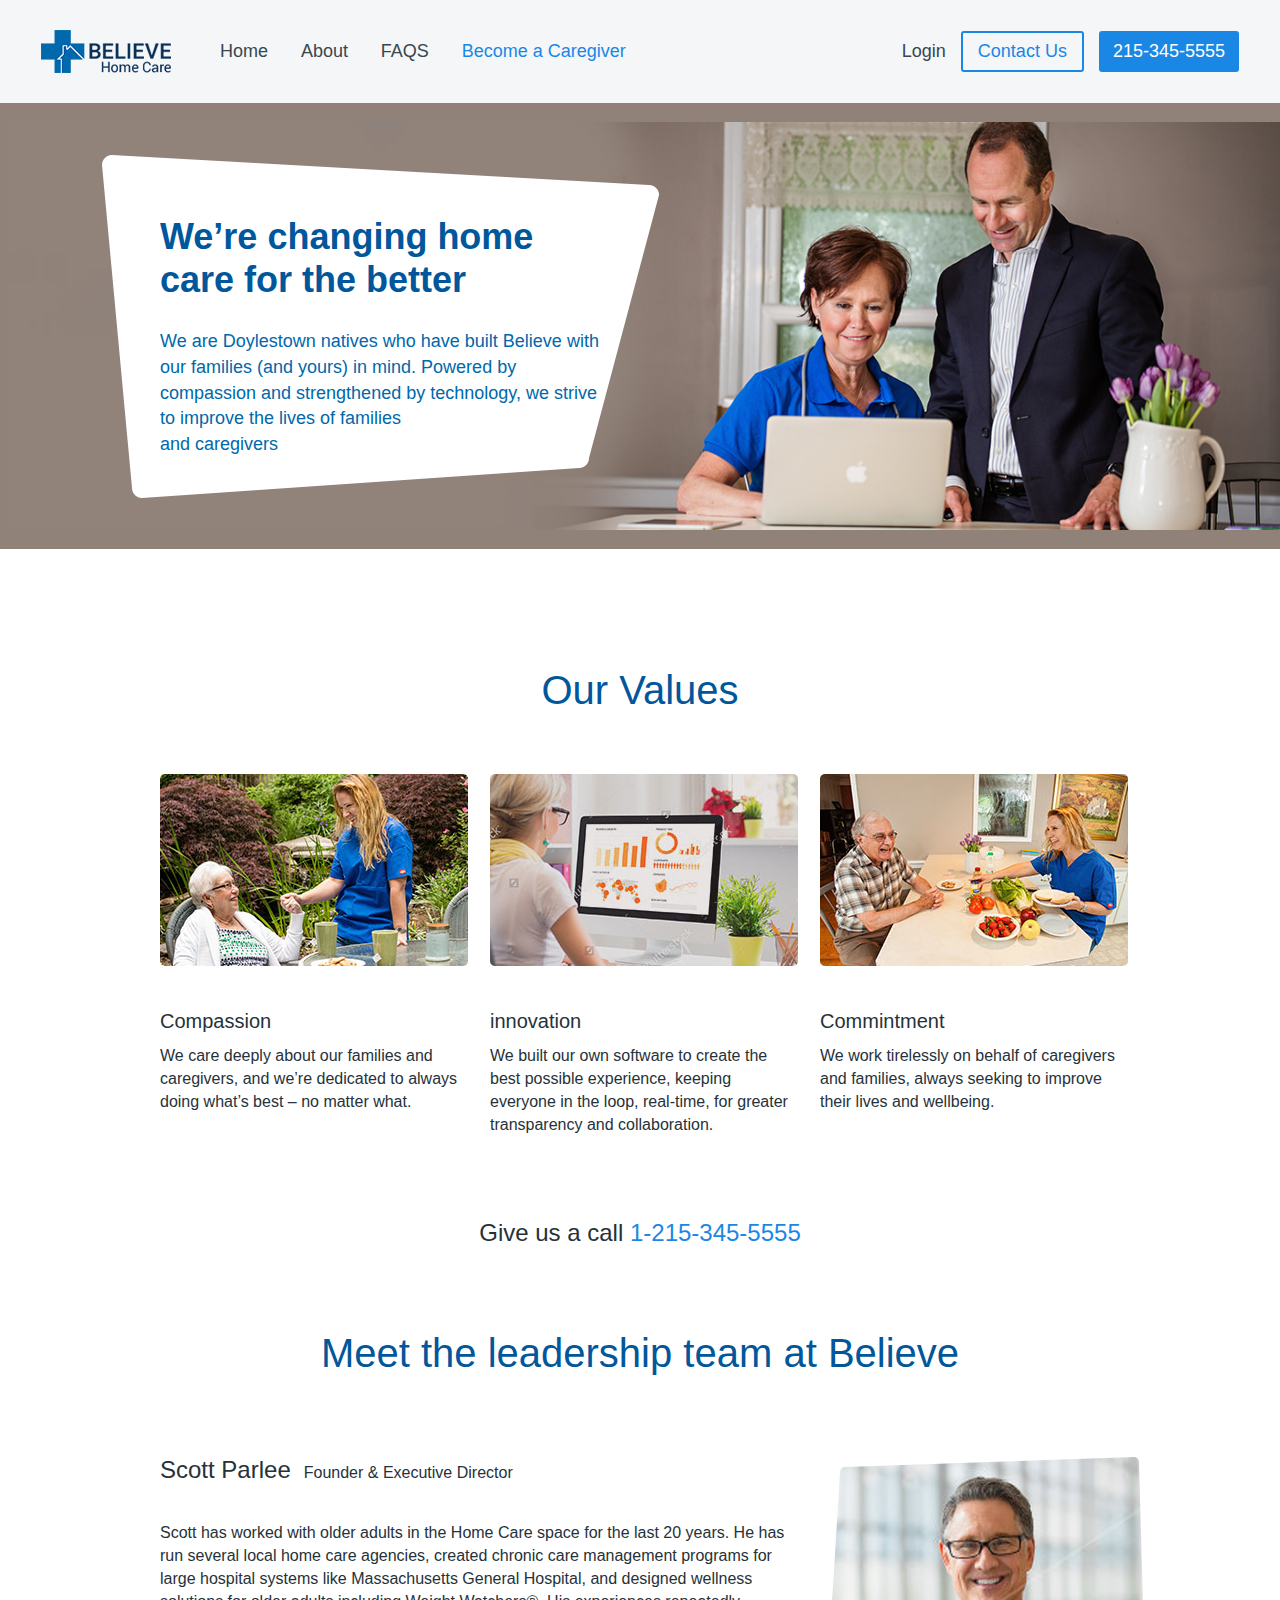
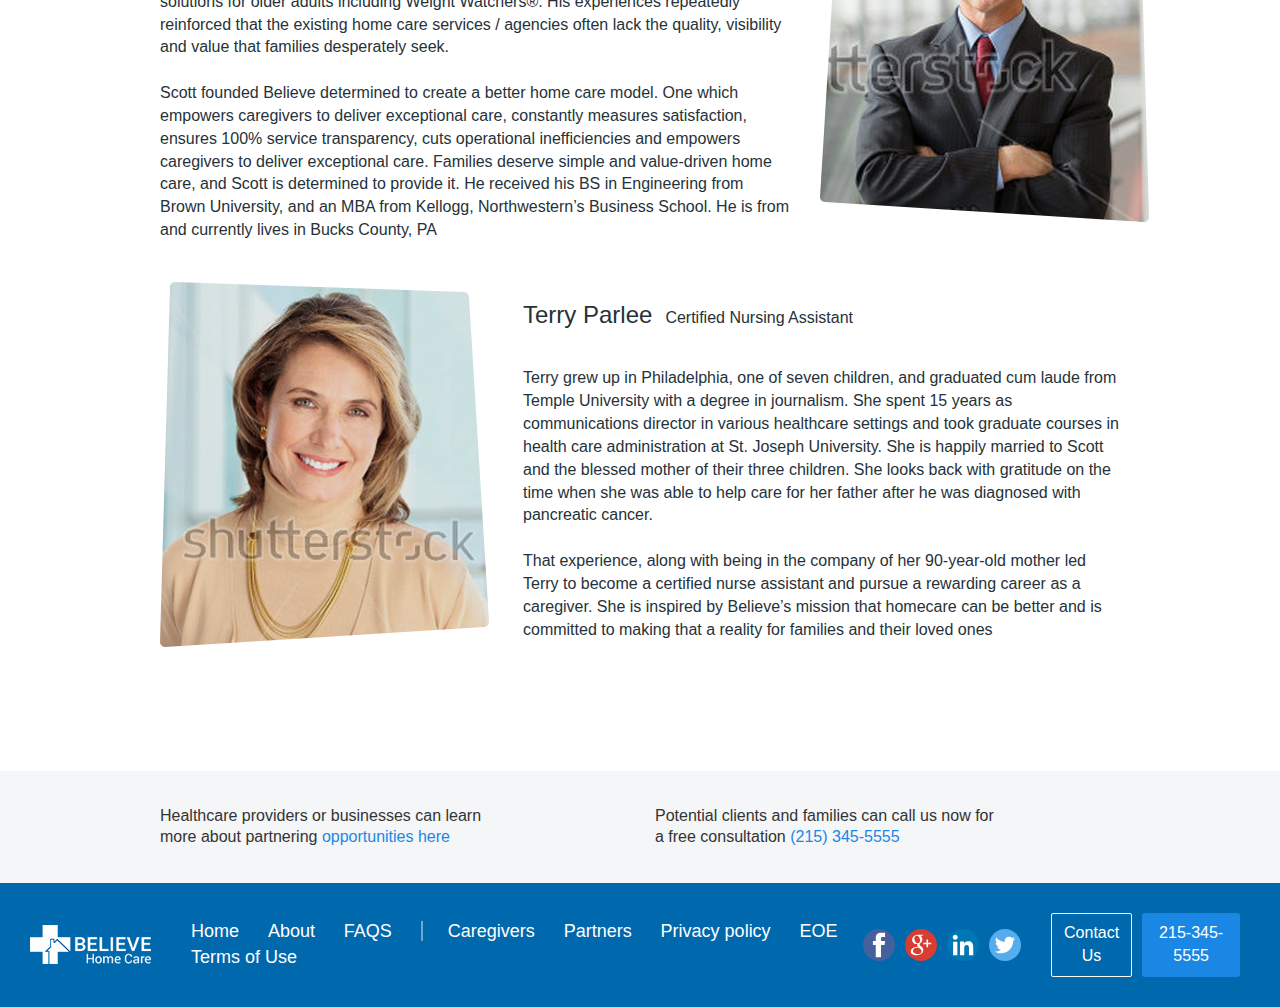
==== about-us.html @ 64aac704 "About us and FAQ pages added" ====
<!DOCTYPE html>
<head>
	<meta charset="utf-8" />
	<title>About us</title>
	<meta name="description" content="" />
	<meta name="keywords" content="" />
	
			<!--   STYLESHEATS -->
	<link rel="stylesheet" href="css/bootstrap.min.css"/>
	<link rel="stylesheet" href="css/style.css"/>
	
		
			<!--   FONTS -->
			
	<link href='https://fonts.googleapis.com/css?family=Open+Sans:400,600' rel=“stylesheet”/>
	<link href="https://fonts.googleapis.com/icon?family=Material+Icons" rel="stylesheet">
	



</head>

<body>
    <div class="blue-bg">
	<div class="header">
		<div class="logo">
			<img src="images/logo.png" alt="believe-logo" title="logo">
		</div>
		<div class="nav">
			<ul class="main-nav">
				<li><a href="#">Home</a></li>
				<li><a href="#">About</a></li>
				<li><a href="#">FAQS</a></li>
				<li><a href="#"><a class="caregiver" href="#">Become a Caregiver</a></a></li>
			</ul>
			
		</div>
		<div class="login">
			<a href="#">Login</a>
			<a class="btn-outline" href="#">Contact Us</a>
			<a class="btn-filled" href="#">215-345-5555</a>
			
		</div>
	</div>
	</div>
	<div class="about-banner">
	<div class="container">
		<div class="about-banner-text">
			<h1>We’re changing home care for the better</h1>
			<p>We are Doylestown natives who have built Believe with our families (and yours) in mind. Powered by compassion and strengthened by technology, we strive to improve the lives of families</br> and caregivers</p>
		</div>
		</div>
	</div>
	<div class="about-main-content">
		<div class="container">
			<div class="row values">
				<h2>Our Values</h2>
			<div class="col-lg-4">
				<img src="images/compassion.jpg"/>
				<h4>Compassion</h4>
				<p>We care deeply about our families and caregivers, and we’re dedicated to always doing what’s best – no matter what.</p>
			</div>
			<div class="col-lg-4">
				<img src="images/innovation.jpg"/>
				<h4>innovation</h4>
				<p>We built our own software to create the best possible experience, keeping everyone in the loop, real-time, for greater transparency and collaboration.</p>
			</div>
			<div class="col-lg-4">
				<img src="images/commitment.jpg"/>
				<h4>Commintment</h4>
				<p>We work tirelessly on behalf of caregivers and families, always seeking to improve their lives and wellbeing.</p>
			</div>
			<div class="col-lg-12">
				<h3>Give us a call <a class="blue" href="tel:+1-215-345-5555">1-215-345-5555</a></h3>
			</div>
			</div>
		</div>
			<div class="container leadership">
			<div class="row">
				<h2>Meet the leadership team at Believe</h2>
				<div class="col-lg-8">
					<h3>Scott Parlee</h3><span>Founder & Executive Director</span>
					<p>Scott has worked with older adults in the Home Care space for the last 20 years. He has run several local home care agencies, created chronic care management programs for large hospital systems like Massachusetts General Hospital, and designed wellness solutions for older adults including Weight Watchers®. His experiences repeatedly reinforced that the existing home care services / agencies often lack the quality, visibility and value that families desperately seek.</br></br>
					
					Scott founded Believe determined to create a better home care model. One which empowers caregivers to deliver exceptional care, constantly measures satisfaction, ensures 100% service transparency, cuts operational inefficiencies and empowers caregivers to deliver exceptional care. Families deserve simple and value-driven home care, and Scott is determined to provide it. He received his BS in Engineering from Brown University, and an MBA from Kellogg, Northwestern’s Business School. He is from and currently lives in Bucks County, PA</p>
				</div>
				<div class="col-lg-4">
					<img id="scott" src="images/scott-parlee.png"/>
				</div>
				</div>
				<div class="row">
				<div class="col-lg-4"><img src="images/terry-parlee.png"/></div>
				<div class="col-lg-8">
					<div id="terry">
					<h3>Terry Parlee</h3><span>Certified Nursing Assistant</span>
					
					<p>Terry grew up in Philadelphia, one of seven children, and graduated cum laude from Temple University with a degree in journalism. She spent 15 years as communications director in various healthcare settings and took graduate courses in health care administration at St. Joseph University. She is happily married to Scott and the blessed mother of their three children. She looks back with gratitude on the time when she was able to help care for her father after he was diagnosed with pancreatic cancer.</br></br>
					That experience, along with being in the company of her 90-year-old mother led Terry to become a certified nurse assistant and pursue a rewarding career as a caregiver. She is inspired by Believe’s mission that homecare can be better and is committed to making that a reality for families and their loved ones
					</p>
					</div>
				</div>
				</div>
			</div>
			<div class="above-footer">
				<div class="container">
					<div class="row">
						<div class="col-lg-6">
							<p>Healthcare providers or businesses can learn more about partnering <a href="#" class="blue">opportunities here</a></p>
						</div>
						<div class="col-lg-6">
							<p>Potential clients and families can call us now for a free consultation  <a href="tel:+1-215-345-5555" class="blue">(215) 345-5555</a></p>
						</div>
					</div>
				</div>
			</div>
		</div>
		<div class="footer">
		<div class="footer-logo">
			<img src="images/footer-logo.png">
		</div>
		<div class="nav">
			<ul class="footer-nav">
				<li><a href="#">Home</a></li>
				<li><a href="#">About</a></li>
				<li><a href="#">FAQS</a></li>
				<li><a class="footer-caregiver" href="#">Caregivers</a></li>
				<li><a href="#">Partners</a></li>
				<li><a href="#">Privacy policy</a></li>
				<li><a href="#">EOE</a></li>
				<li><a href="#">Terms of Use</a></li>
			</ul>
		</div>
		<div class="social">
			<a href="#"><img src="images/facebook.svg"></a>
			<a href="#"><img src="images/google.svg"></a>
			<a href="#"><img src="images/linkedin.svg"></a>
			<a href="#"><img src="images/twitter.svg"></a>
		</div>
		<div class="footer-contact">
			<a class="btn-outline" href="#">Contact Us</a>
			<a class="btn-filled" href="#">215-345-5555</a>
		</div>
	</div>
---- css/style.css ----
body{
	width: 100%;
	margin: 0;
}
a{
	text-decoration: none !IMPORTANT;
}
p, a {
  font-size: 18px;
  font-family: "Open Sans", sans-serif;
}
h1,h2, h3, h4, h5, h6 {
	font-family: "Open Sans", sans-serif;
}
.container{
	padding: 0;
}
/* HEADER */
.blue-bg{
    width: 100%;
    background-color: #f4f6f8;
}
.header{
	display: flex;
	padding: 30px 0;
	margin: 0 41px;
	align-items: center;
}
.logo{
	margin-right: 40px;
}
.main-nav{
	float: left;
	list-style: none;
	padding-left: 9px;
    margin-bottom: -1px;
}
.main-nav li{
	margin-right: 29px;
	font-family: "Open Sans", sans-serif;
	font-size: 18px;
	display: inline-block;
}
.main-nav li a{
	color: #37474F;
}
.main-nav li a:hover{
	color: #01579b;
}
.main-nav li:last-child a{
	color: #1b87e5;
}
.main-nav li:last-child a:hover{
	color: #1976D2;
}
.login{
	display: flex;
	flex-grow: 1;
	justify-content: flex-end;
	align-items: center;
}
.login a:first-child{
	color: #37474F;	
}
.login a:first-child:hover{
	color: #37474F;	
}
.login a{
	margin-right: 15px;	
}
.login a:last-child{
	margin-right: 0px;	
}
.btn-outline{
	text-align: center;
	padding: 5.5px 15px;
	color: #1b87e5;	
	border: 2px solid #1b87e5;
	border-radius: 3px;
}
.btn-outline:hover{
    transition: 0.3s;
    color: #1b87e5;
	background: #E3F2FD;
}
.btn-outline:not(:hover){
    transition: 0.3s;
    text-align: center;
	padding: 5.5px 15px;
	color: #1b87e5;	
	border: 2px solid #1b87e5;
	border-radius: 3px;
}
.btn-filled{
	text-align: center;
	padding: 7.5px 14px;
	background: #1b87e5;
	color: #fff;
	border-radius: 3px;
}
.btn-filled:hover{
    background: #1976D2;
    color: #fff;
}
.btn-filled .material-icons{
	vertical-align: middle;
    font-size: 18px;
    margin-bottom: 4px;
}
.banner{
	background: #fff url(../images/banner.jpg) center center no-repeat;
	width: 100%;
	background-size: cover;
	height: 100%;
	min-height: 655px;
	padding-top: 62px;
}
.welcome-text{
	margin-left: 104px;
	background: url(../images/banner-text-bg.png) center center no-repeat;
	width: 554px;
	height: 503px
}

.welcome-text h1{
	max-width: 480px;
	color: #01579b;
	font-size: 36px;
	margin-top: 0;
	font-weight: 600;
	padding: 60px 0 0 76px;
	line-height: 1.2;
	margin-bottom: 28px;
}
.welcome-text p{
	max-width: 477px;
	font-size: 17px;
	padding-left: 76px;
	font-weight: 600;
}
.welcome-text a{
	margin-left: 76px;
}
.small p{
	font-size: 16px;	
}
.welcome-text .small p{
	padding-bottom: 20px;
	margin-bottom: 0;
}
.blue{
	color: #1b87e5;
}
.welcome-text .small{
	padding-top: 45px;
}
.main-content h2{
	font-size: 36px;
	font-family: "Open Sans", sans-serif;
	color: #01579b;
	line-height: 1.667;
	font-weight: 400;
}
.semibold{
	font-weight: 600;
}
.top-text .semibold{
	max-width: 750px;
	margin-bottom: 47px;
}

/*carousel*/
.carousel{
	margin-bottom: 60px;
}
.active .col-xs-4 img{
	margin-bottom: 25px;
}
/*.active .col-xs-4:nth-child(2) img{
	margin-left: auto;
	margin-right: auto;
}
.active .col-xs-4:last-child img{
	margin-left: auto;
	margin-right: 0;
}
.active .col-xs-4:first-child{
	padding-left: 0;
}
/*.slide{
	display: flex;
	flex-wrap: wrap;
	justify-content: space-around;
}*/
.slide img{
	min-width:290px;
	
}
.slide p{
	min-width:305px;
	
}
/*.slide .first{
	justify-content: flex-start;	
}
.slide .second{
	
	justify-content: center;	
}
/*.slide .trird{
	justify-content: flex-end;	
}*/
.no-pad{
	padding-left: 0;
	padding-right: 0;
}
.multi-item-carousel .carousel-inner .item {
  transition-property: opacity;
}
.multi-item-carousel .carousel-inner .item,
.multi-item-carousel .carousel-inner .active.left,
.multi-item-carousel .carousel-inner .active.right {
  opacity: 0;
}
.multi-item-carousel .carousel-inner .active,
.multi-item-carousel .carousel-inner .next.left,
.multi-item-carousel .carousel-inner .prev.right {
  opacity: 1;
}
.multi-item-carousel .carousel-inner .next,
.multi-item-carousel .carousel-inner .prev,
.multi-item-carousel .carousel-inner .active.left,
.multi-item-carousel .carousel-inner .active.right {
  left: 0;
  transform: translate3d(0, 0, 0);
}
.multi-item-carousel .carouse-control.left,
.multi-item-carousel .carouse-control.right {
  background-image: none !important;
}
.carousel-control {
    position: absolute;
    top: 0;
    bottom: 0;
    left: 0;
    width: 15%;
    font-size: 20px;
    color: #fff;
    text-align: center;
    text-shadow: 0 0px 0px rgba(0,0,0,.6);
    background-color:transparent;
    filter: alpha(opacity=50);
    opacity: .5;
}
.right .material-icons {
	position: absolute;
    top: 25%;
    right: -35px;
    color: #8fa4ae;
    font-size: 48px;
}
.left .material-icons {
	position: absolute;
    top: 25%;
    left: -35px;
    color: #8fa4ae;
    font-size: 48px;
}
.carousel-inner .small p{
	margin-bottom: 9px;
}
.icons-set{
	margin-bottom: 118px;
}
.icons-set .container{
	padding-top: 64px;
    border-top: 1px solid #e1e6eb;
}
.clipboard:before{
	position: absolute;
	content: '';
	left: 35px;
	background: url(../images/clipboard.svg) center center no-repeat;
	background-size: contain;
	width: 40px;
	height: 56px;	
}
.clock:before{
	position: absolute;
	content: '';
	left: 28px;
	background: url(../images/Clock%2024.svg) center center no-repeat;
	background-size: contain;
	width: 54px;
	height: 54px;	
}
.medal:before{
	position: absolute;
	content: '';
	left: 35px;
	background: url(../images/Medal.svg) center center no-repeat;
	background-size: contain;
	width: 51px;
	height: 53px;	
}
.shield:before{
	position: absolute;
	content: '';
	left: 35px;
	background: url(../images/Shield.svg) center center no-repeat;
	background-size: contain;
	width: 46px;
	height: 58px;	
}
.with-icon{
	padding-left: 100px;
    max-width: 440px;
}
.with-icon.wide{
	max-width: 474px;
	
}
.with-icon.clipboard{
	margin-bottom: 60px;
}
.with-icon.medal{
	margin-bottom: 84px;
}
.fullwide{
	width: 100%;
	height: 774px;
	float: left;
	background: url(../images/smartest-technology-banner.jpg) left center no-repeat;
	background-size: cover;
	margin-bottom: 95px;
}
/*.smt-text{
	width: 45%;
	float: right;
}*/
.smt-text .semibold{
	max-width: 400px;
	margin-bottom: 52px;
}
.with-arrows{
	padding-left: 36px;
    max-width: 514px;
	margin-bottom: 32px
}
.with-arrows:before{
	position: absolute;
	content: '';
	background: url(../images/arrows.svg) center center no-repeat;
	background-size: contain;
	width: 17px;
	height: 15px;
	margin-left: -36px;
    margin-top: 5px;
}
.with-arrows.last{
	margin-bottom: 52px;
}
.smt-text .small{
	margin-left: 36px;
}
.smt-text .small p{
	margin-bottom: 20px;
}

.custom-care{
	margin-bottom: 85px;
}
.custom-care h2{
	margin-bottom: 55px;
}
.custom-care .col-lg-12{
	margin-bottom: 55px;
}
.pills:before{
	position: absolute;
	content: '';
	left: 30px;
	background: url(../images/Meds.svg) center center no-repeat;
	background-size: contain;
	width: 45px;
	height: 58px;
}
.meal:before{
	position: absolute;
	content: '';
	left: 25px;
	background: url(../images/meal.svg) center center no-repeat;
	background-size: contain;
	width: 58px;
	height: 43px;
}
.cleaning:before{
	position: absolute;
	content: '';
	left: 28px;
	background: url(../images/Clean.svg) center center no-repeat;
	background-size: contain;
	width: 55px;
	height: 57px;
}
.companionship:before{
	position: absolute;
	content: '';
	left: 35px;
	background: url(../images/grows.svg) center center no-repeat;
	background-size: contain;
	width: 53px;
	height: 61px;
}
.active:before{
	position: absolute;
	content: '';
	left: 35px;
	background: url(../images/active.svg) center center no-repeat;
	background-size: contain;
	width: 34px; 
	height: 57px;
}
.transportation:before{
	position: absolute;
	content: '';
	left: 22px;
	background: url(../images/car.svg) center center no-repeat;
	background-size: contain;
	width: 58px;
	height: 40px;
}
.personal-care:before{
	position: absolute;
	content: '';
	left: 20px;
	background: url(../images/bath.svg) center center no-repeat;
	background-size: contain;
	width: 60px;
	height: 48px;
}

.contact-form{
	padding: 91px 0 265px 0;
	background: #f0f1f1 url(../images/contact-section-bg.jpg) left center no-repeat;
	background-size: cover;
}
.contact-form h2{
	font-size: 36px;
	font-weight: 400;
	color: #263239;
}
form{
	background: #fff;
	padding: 30px;
	width: 470px;
	/*height: 607px;*/
	font-family:  "Open Sans", sans-serif;
	font-size: 18px;
}
form input::placeholder{
	color: #898c8f;
	font-size: 18px;
	font-weight: 400;
}
form textarea::placeholder{
	color: #898c8f;
	font-size: 18px;
	font-weight: 400;
}
.form-row.name{
	margin-bottom: 29px;
}
#choose{
	margin-bottom: 21px;
}
.form-row.form-checkbox{
	margin-bottom: 20px;
}
.form-row.zip{
	margin-bottom: 15px;
}
.form-row.questions{
	margin-bottom: 15px
}
.form-row input[type="text"], textarea {
	width: 100%;
	border-radius: 2px;
	border: 1px solid #d5d9de;
	background: #f9fafb;
	padding: 17px 0 14px 16px;
	height: 47px;
	color: #898c8f;
	font-size: 18px;
	font-weight: 400;
}
textarea {
	height: 94px;
}
.form-control{
	height: 47px;
	color: #898c8f;
	font-size: 18px;
	font-weight: 400;
	margin-bottom: 25px;
	border-radius: 3px;
	-webkit-appearance: none;
}
.form-control:focus{
	border: 1px solid #d5d9de;
	-webkit-box-shadow: inset 0 0px 0px rgba(0,0,0,.075), 0 0 0px rgba(102,175,233,.6);
    box-shadow: inset 0 0px 0px rgba(0,0,0,.075), 0 0 0px rgba(102,175,233)
}
.form-row.hear:before{
	position: absolute;
	content: '';
	background: url(../images/ic_keyboard_arrow_down_black_24px.svg) center center no-repeat;
	left: 416px;
    margin-top: 12px;
	width: 40px;
    height: 30px;
}
form label{
	font-weight: 400;
	color: #676c77;
}
/*radio buttons*/
.radio {
  margin: 39px 0 25px 0;
}
.radio label{
	padding-left: 0px;
	padding-right: 32px;
	font-weight: 400;
}
.radio label:first-child{
	padding-right: 32px;
}
.radio input[type="radio"] {
  position: absolute;
  opacity: 0;
}
.radio input[type="radio"] + .radio-label:before {
  content: '';
  background: #f4f4f4;
  border-radius: 100%;
  border: 2px solid #1b87e5;
  display: inline-block;
  width: 18px;
  height: 18px;
  position: relative;
  top: 1px;
  margin-right: 1em;
  vertical-align: top;
  cursor: pointer;
  text-align: center;
  -webkit-transition: all 250ms ease;
  transition: all 250ms ease;
}
.radio input[type="radio"]:checked + .radio-label:before {
  background-color: #1b87e5;
  box-shadow: inset 0 0 0 3px #f4f4f4;
}
.radio input[type="radio"]:focus + .radio-label:before {
  outline: none;
  border-color: #1b87e5;
}
.radio input[type="radio"]:disabled + .radio-label:before {
  box-shadow: inset 0 0 0 3px #f4f4f4;
  border-color: #b4b4b4;
  background: #b4b4b4;
}
.radio input[type="radio"] + .radio-label:empty:before {
  margin-right: 0;
}
/*Radio buttons end*/

/*Checkboxes*/
input[type="checkbox"]{
	margin-right: 18px;
}
input, select, textarea:focus {
	outline: none;
}
#form-mail{
	margin-right: 34px;
}
.option-input {
	-webkit-appearance: none;
	-moz-appearance: none;
	-ms-appearance: none;
	-o-appearance: none;
	appearance: none;
	position: relative;
	top: 2px;
	right: 0;
	bottom: 0;
	left: 0;
	height: 18px;
	width: 18px;
	transition: all 0.15s ease-out 0s;
	background: #fff;
	border: 2px solid #1b87e5;
	border-radius: 3px;
	color: #fff;
	cursor: pointer;
	display: inline-block;
	margin-right: 0.5rem;
	outline: none;
	position: relative;
	z-index: 1000;
}
.option-input:hover {
  background: #fff;
}
.option-input:focus {
	outline: none;
}
.option-input:checked {
  background: #1b87e5;
}
.option-input:checked::before {
  height: 18px;
  width: 18px;
  position: absolute;
  content: '';
	background: url(../images/Check.svg) center center no-repeat;
  display: inline-block;
  font-size: 18px;
	left: -2px;
	top: -1px;
  line-height: 18px;
}
.option-input:checked::after {
  -webkit-animation: click-wave 0.65s;
  -moz-animation: click-wave 0.65s;
  animation: click-wave 0.65s;
  background: #40e0d0;
  content: '';
  display: block;
  position: relative;
  z-index: 100;
}
.option-input.radio {
  border-radius: 50%;
}
.option-input.radio::after {
  border-radius: 50%;
}
/*Checkboxes end*/

input[type="submit"]{
	width: 100%;
	padding: 16px 0;
	border-radius: 3px;
	border: 0;
	font-size: 18px;
	color: #fff;
	background-color:#1b87e5;
	text-align: center;
  
}

/**** ABOUT US PAGE ****/
.about-banner{
	background: #918279 url(../images/about-banner.jpg) right center no-repeat;
	width: 100%;
	background-size: contain;
	height: 100%;
	height: 446px;
	padding-top: 52px;
	margin-bottom: 99px;
}
.about-banner-text{
	margin-left: -58px;
	background: url(../images/about-banner-text-bg.png) center center no-repeat;
	width: 557px;
	height: 343px
}
.about-banner-text h1{
	max-width: 480px;
    color: #01579b;
    font-size: 36px;
    margin-top: 0;
    font-weight: 600;
    padding: 60px 0 0 58px;
    line-height: 1.2;
    margin-bottom: 28px;
}
.about-banner-text p{
	color: #0068ac;
    max-width: 500px;
    padding-left: 58px;
}
.about-main-content h2{
	text-align: center;
	font-size: 40px;
	font-weight: 400;
	color: #01579b;
	margin-bottom: 62px
}
.values img{
	margin-bottom: 34px;
}
.values h4{
	font-size: 20px;
	font-weight: 400;
	color: #263239;
	margin-bottom: 13px;
}
.values p{
	font-size: 16px;
	font-weight: 400;
	color: #263239;
	margin-bottom: 64px;
}
.values h3{
	font-size: 24px;
	font-weight: 400;
	color: #263239;
	text-align: center;
	margin-bottom: 64px;		
}
.values a{
	font-size: 24px;
}
.row .values{
	border-bottom: 1px solid #e1e6eb;
}
.leadership{
	margin-bottom: 90px;
}
.leadership h3{
	font-size: 24px;
	font-weight: 400;
	color: #263239;
	display: inline-block;
	margin-bottom: 39px;
	margin-right: 13px;
}
.leadership p{
	font-size: 16px;
	font-weight: 400;
	color: #263239;
	margin-bottom: 40px;
}
.leadership span{
	font-size: 16px;
	font-weight: 400;
	color: #263239;
	
}
img#scott{
	margin-top: 20px;
}
#terry{
	padding-left: 33px;
}
.above-footer{
	background-color: #f4f6f8;
	padding: 35px 0;
}
.above-footer p{
	font-size: 16px;
	max-width: 350px;
	margin-bottom: 0;
	line-height: 1.3;
}
.above-footer a{
	font-size: 16px;
}
/**** ABOUT US END****/

/**** FAQ ****/
.faq-banner{
	background: #f4f6f8 url(../images/faq-banner.jpg) center top no-repeat;
	background-size: contain;
	width: 100%;
	min-height: 704px;
	padding-top: 177px;
}
.faq-banner h1{
	font-size: 60px;
	font-weight: 400;
	color: #fff;
	margin-bottom: 56px;
}
.Background {
  
  box-shadow: 0px 3px 24px 0px rgba(1, 55, 91, 0.15);

}

/* Acordeon styles */
.faq{
	box-shadow: 0px 3px 24px 0px rgba(1, 55, 91, 0.15);
	margin-bottom: 102px;
	padding: 69px 0;
	background-color: #fff;
	border-radius: 5px;
}
.tab {
  position: relative;
  width: 100%;
	
  color: #000000;
  overflow: hidden;
	
}

 #tab-one, #tab-two, #tab-three, #tab-four, #tab-five, #tab-six,#tab-seven,#tab-eight,#tab-nine,#tab-ten,#tab-eleven,#tab-twelve,#tab-thirteen,#tab-fourteen,#tab-fifteen,#tab-sixteen,#tab-seventeen{
  position: absolute;
  opacity: 0;
  z-index: -1;
}
.faq label {
	position: relative;
	display: block;
	padding: 10px 0 10px 56px;
	background: #fff;
	font-weight: bold;
	line-height: 3;
	cursor: pointer;
	font-size: 26px;
	color: rgb(0, 0, 0);
	font-family:  "Open Sans", sans-serif;
	font-size: 24px;
	font-weight: 400;
	color: #1b87e5;
	line-height: 1.2;
	margin-bottom: 0px;
}
.faq label p{
	font-size: 26px;
	padding-right: 25px;
	color: rgb(0, 0, 0);
	line-height: 1.2;
	margin-bottom: 0px;
}
.tab-content {
  max-height: 0;
  overflow: hidden;
  background: #FFF;
	padding: 0 32px;
  -webkit-transition: max-height .35s;
  -o-transition: max-height .35s;
  transition: max-height .35s;
}

.tab-content p {
  margin: 32px 0px 34px 0px;
  font-size: 16px;
  color: #263239;
  line-height: 1.2;
}
/* :checked */
.faq input:checked ~ .tab-content {
  max-height: 80em;
}
/* Icon */
.faq label::after {
  position: absolute;
  left: 32px;
  top: 23px;
  display: block;
  width: 9px;
  height: 6px;
  line-height: 3;
  text-align: center;
  -webkit-transition: all .35s;
  -o-transition: all .35s;
  transition: all .35s;
}

.faq input[type=checkbox] + label::after {
  content: "";
	background: url(../images/arrow.png) center center no-repeat;
}
.faq input[type=radio] + label::after {
  content: "\25BC";
}
.faq input[type=checkbox]:checked + label::after {
  transform: rotate(180deg);
}
.faq input[type=radio]:checked + label::after {
  transform: rotateX(180deg);
}

/* Acordeon end*/
p.before-list{
	margin-bottom: 20px;
}
p.after-list{
	margin-top: 25px;
}
.list-with-arrows p{
	margin: 0 0 22px 0px;
	padding-left: 30px;
	font-family: "Open Sans",sans-serif;
	font-size: 16px;
	color: #263239;
	/*list-style-image: url(../images/arrows.svg) ;*/
	
}
#right p{
	margin: 0 0 22px 0px;
}
.list-with-arrows p:before{
	content: '';
	position: absolute;
    background: url(../images/arrows.svg) top center no-repeat;
    background-size: contain;
	width: 16px;
	height: 14px;
	margin-top: 3px;
	margin-left: -30px;
}

/**** FOOTER ****/
.footer{
	display: flex;
	width: 100%;
	background: #0068ac;
	padding: 30px 40px 30px 30px;
	align-items: center;
	justify-content: space-between;
}
.footer-nav{
	float: left;
	list-style: none;
	padding-left: 40px;
	margin-bottom: 0;
}
.footer-nav li{
	margin-right: 25px;
	font-family: "Open Sans", sans-serif;
	font-size: 16px;
	display: inline-block;
}
.footer-nav li a{
	color: #fff;
}
.footer-nav li a:hover{
	color: #fff;
}
.footer-caregiver{
	padding-left: 25px;
	border-left: 2px solid #71a7cc;
}
.social{
	display: flex;
    justify-content: flex-end;
    align-items: center;
	margin-right: 20px;
}
.social img{
	display: inline-block;
	width: 32px;
	margin-right: 10px;
}

.footer-contact{
	display: flex;
    justify-content: flex-end;
    align-items: center;
}
.footer-contact .btn-outline{
	padding: 8px;
	color: #fff;
	border: 1px solid #fff;
	border-radius: 2px;
	margin-right: 10px;
	font-size: 16px;
}
.footer-contact .btn-filled{
	padding: 9px;
	font-size: 16px;
}
/**** MEDIA SCREENS ****/
@media (min-width: 1200px){
.container {
    width: 960px;
} 
}
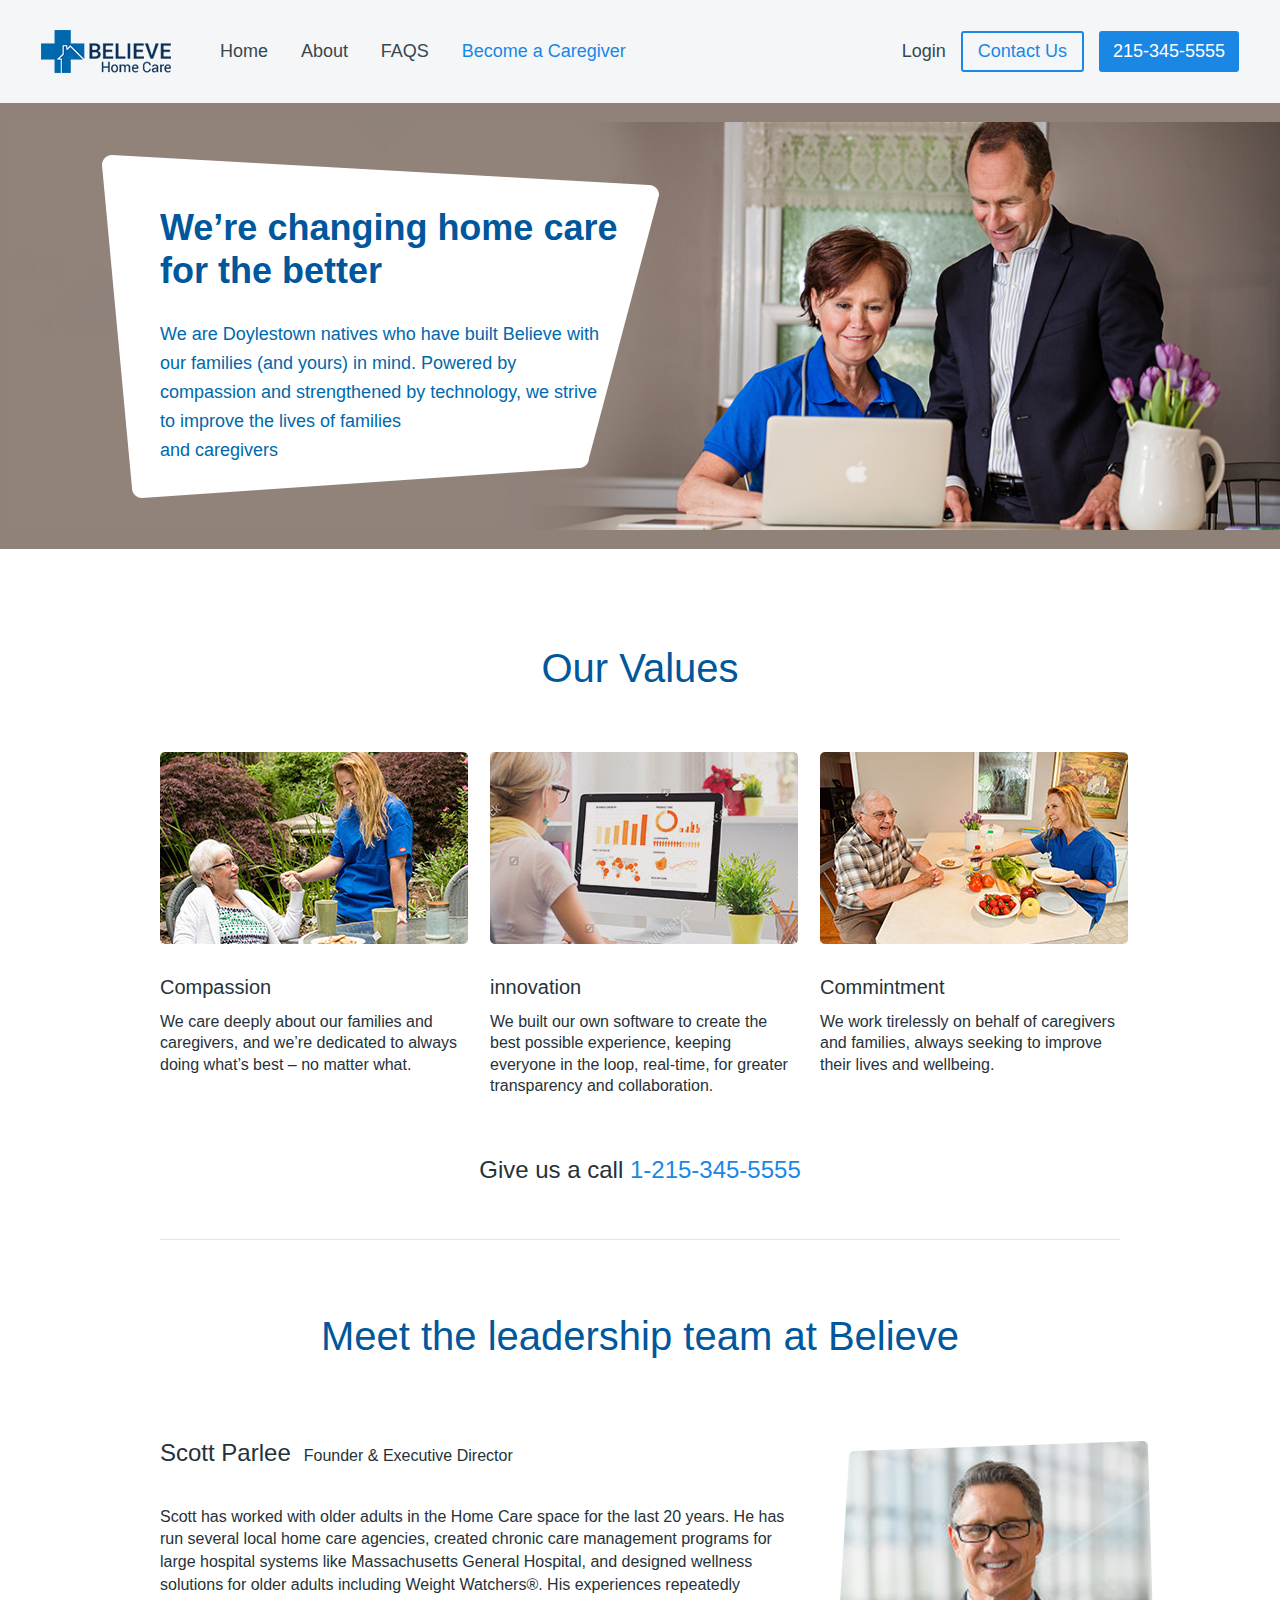
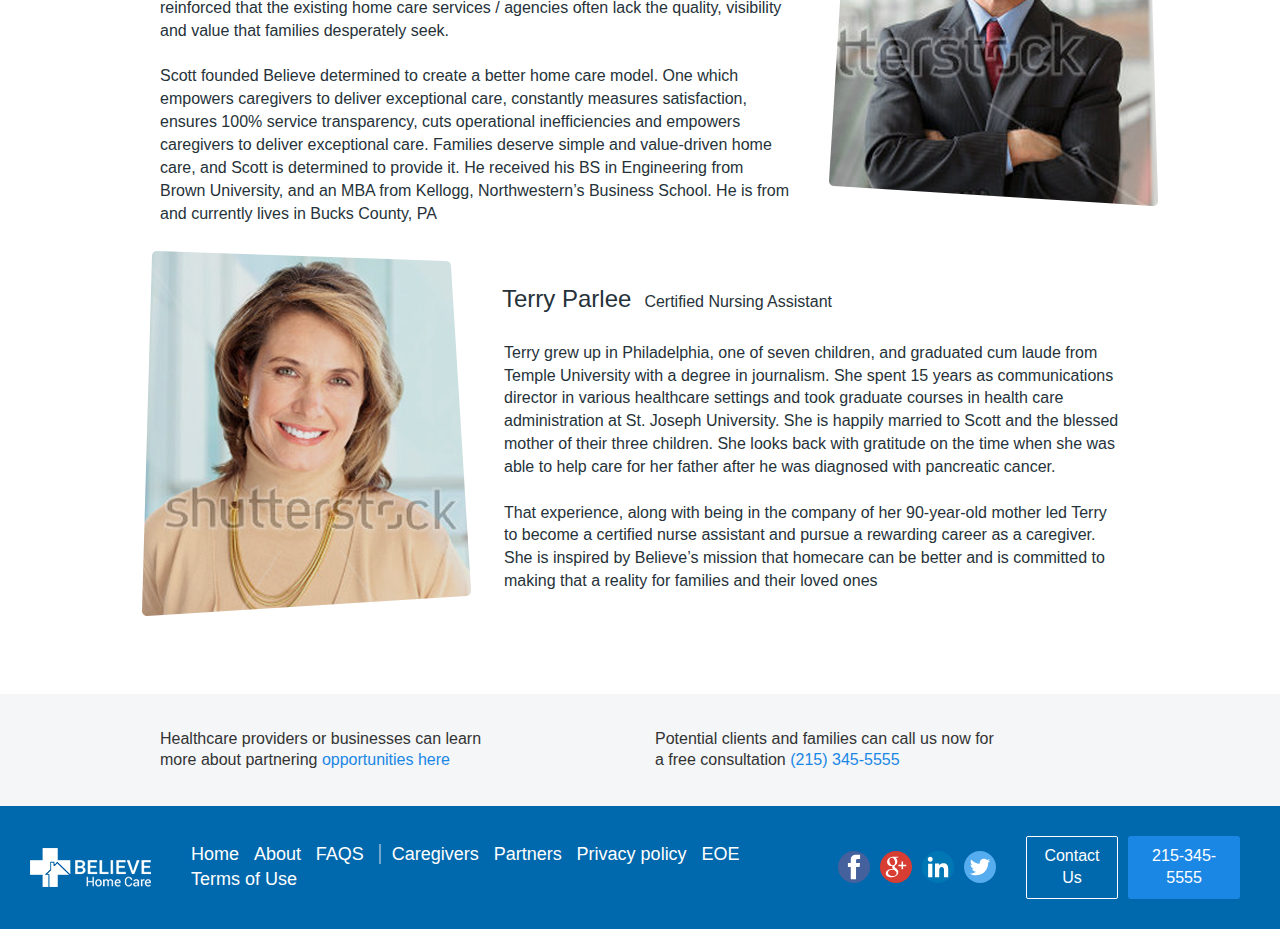
==== commit fd16dfd5: "Pixel perfect improvements" ====
--- a/about-us.html
+++ b/about-us.html
@@ -28,17 +28,17 @@
 		</div>
 		<div class="nav">
 			<ul class="main-nav">
-				<li><a href="#">Home</a></li>
-				<li><a href="#">About</a></li>
-				<li><a href="#">FAQS</a></li>
-				<li><a href="#"><a class="caregiver" href="#">Become a Caregiver</a></a></li>
+				<li><a href="index.html">Home</a></li>
+				<li><a href="about-us.html">About</a></li>
+				<li><a href="faq.html">FAQS</a></li>
+				<li><a href="caregivers.html"><a class="caregiver" href="#">Become a Caregiver</a></a></li>
 			</ul>
 			
 		</div>
 		<div class="login">
 			<a href="#">Login</a>
-			<a class="btn-outline" href="#">Contact Us</a>
-			<a class="btn-filled" href="#">215-345-5555</a>
+			<a class="btn-outline" href="contact-us.html">Contact Us</a>
+			<a class="btn-filled" href="tel:215-345-5555">215-345-5555</a>
 			
 		</div>
 	</div>
@@ -89,15 +89,17 @@
 				</div>
 				</div>
 				<div class="row">
+				<div id="terry">
 				<div class="col-lg-4"><img src="images/terry-parlee.png"/></div>
 				<div class="col-lg-8">
-					<div id="terry">
+					
 					<h3>Terry Parlee</h3><span>Certified Nursing Assistant</span>
 					
 					<p>Terry grew up in Philadelphia, one of seven children, and graduated cum laude from Temple University with a degree in journalism. She spent 15 years as communications director in various healthcare settings and took graduate courses in health care administration at St. Joseph University. She is happily married to Scott and the blessed mother of their three children. She looks back with gratitude on the time when she was able to help care for her father after he was diagnosed with pancreatic cancer.</br></br>
 					That experience, along with being in the company of her 90-year-old mother led Terry to become a certified nurse assistant and pursue a rewarding career as a caregiver. She is inspired by Believe’s mission that homecare can be better and is committed to making that a reality for families and their loved ones
 					</p>
-					</div>
+					
+				</div>
 				</div>
 				</div>
 			</div>
--- a/css/style.css
+++ b/css/style.css
@@ -63,7 +63,7 @@
 	color: #37474F;	
 }
 .login a:first-child:hover{
-	color: #37474F;	
+	color: #01579b;	
 }
 .login a{
 	margin-right: 15px;	
@@ -85,11 +85,7 @@
 }
 .btn-outline:not(:hover){
     transition: 0.3s;
-    text-align: center;
-	padding: 5.5px 15px;
-	color: #1b87e5;	
-	border: 2px solid #1b87e5;
-	border-radius: 3px;
+    
 }
 .btn-filled{
 	text-align: center;
@@ -99,8 +95,13 @@
 	border-radius: 3px;
 }
 .btn-filled:hover{
+	transition: 0.3s;
     background: #1976D2;
     color: #fff;
+}
+.btn-filled:not(:hover){
+    transition: 0.3s;
+    
 }
 .btn-filled .material-icons{
 	vertical-align: middle;
@@ -442,8 +443,8 @@
 
 .contact-form{
 	padding: 91px 0 265px 0;
-	background: #f0f1f1 url(../images/contact-section-bg.jpg) left center no-repeat;
-	background-size: cover;
+	background: #f0f1f1 url(../images/contact-section-bg.jpg) left bottom no-repeat;
+	background-size: contain;
 }
 .contact-form h2{
 	font-size: 36px;
@@ -457,6 +458,8 @@
 	/*height: 607px;*/
 	font-family:  "Open Sans", sans-serif;
 	font-size: 18px;
+	border-radius: 5px;
+	box-shadow: 0px 3px 37px 0px rgba(68, 55, 41, 0.32);
 }
 form input::placeholder{
 	color: #898c8f;
@@ -483,7 +486,7 @@
 .form-row.questions{
 	margin-bottom: 15px
 }
-.form-row input[type="text"], textarea {
+.form-row input[type="text"],input[type="email"], textarea {
 	width: 100%;
 	border-radius: 2px;
 	border: 1px solid #d5d9de;
@@ -515,8 +518,8 @@
 	position: absolute;
 	content: '';
 	background: url(../images/ic_keyboard_arrow_down_black_24px.svg) center center no-repeat;
-	left: 416px;
-    margin-top: 12px;
+	left: 406px;
+    margin-top: 10px;
 	width: 40px;
     height: 30px;
 }
@@ -550,7 +553,7 @@
   height: 18px;
   position: relative;
   top: 1px;
-  margin-right: 1em;
+  margin-right: 16px;
   vertical-align: top;
   cursor: pointer;
   text-align: center;
@@ -669,7 +672,7 @@
 	height: 100%;
 	height: 446px;
 	padding-top: 52px;
-	margin-bottom: 99px;
+	margin-bottom: 77px;
 }
 .about-banner-text{
 	margin-left: -58px;
@@ -678,12 +681,12 @@
 	height: 343px
 }
 .about-banner-text h1{
-	max-width: 480px;
+	max-width: 517px;
     color: #01579b;
     font-size: 36px;
     margin-top: 0;
     font-weight: 600;
-    padding: 60px 0 0 58px;
+    padding: 51px 0 0 58px;
     line-height: 1.2;
     margin-bottom: 28px;
 }
@@ -691,6 +694,7 @@
 	color: #0068ac;
     max-width: 500px;
     padding-left: 58px;
+	line-height: 1.6;
 }
 .about-main-content h2{
 	text-align: center;
@@ -700,7 +704,7 @@
 	margin-bottom: 62px
 }
 .values img{
-	margin-bottom: 34px;
+	margin-bottom: 22px;
 }
 .values h4{
 	font-size: 20px;
@@ -712,14 +716,17 @@
 	font-size: 16px;
 	font-weight: 400;
 	color: #263239;
-	margin-bottom: 64px;
+	margin-bottom: 40px;
+	line-height: 1.34;
 }
 .values h3{
 	font-size: 24px;
 	font-weight: 400;
 	color: #263239;
 	text-align: center;
-	margin-bottom: 64px;		
+	border-bottom: 1px solid #e1e6eb;
+    padding-bottom: 56px;
+    margin-bottom: 54px;;		
 }
 .values a{
 	font-size: 24px;
@@ -728,7 +735,7 @@
 	border-bottom: 1px solid #e1e6eb;
 }
 .leadership{
-	margin-bottom: 90px;
+	margin-bottom: 61px;
 }
 .leadership h3{
 	font-size: 24px;
@@ -751,10 +758,21 @@
 	
 }
 img#scott{
-	margin-top: 20px;
-}
-#terry{
-	padding-left: 33px;
+	margin-top: 21px;
+    margin-left: 9px;
+}
+#terry img{
+	margin-top: -14px;
+    margin-left: -18px;
+
+}
+#terry h3{
+	padding-left: 12px;
+    margin-top: 21px;
+	margin-bottom: 29px;
+}
+#terry p{
+	padding-left: 14px;
 }
 .above-footer{
 	background-color: #f4f6f8;
@@ -777,13 +795,13 @@
 	background-size: contain;
 	width: 100%;
 	min-height: 704px;
-	padding-top: 177px;
+	padding-top: 147px;
 }
 .faq-banner h1{
 	font-size: 60px;
 	font-weight: 400;
 	color: #fff;
-	margin-bottom: 56px;
+	margin-bottom: 62px;
 }
 .Background {
   
@@ -795,7 +813,7 @@
 .faq{
 	box-shadow: 0px 3px 24px 0px rgba(1, 55, 91, 0.15);
 	margin-bottom: 102px;
-	padding: 69px 0;
+	padding: 53px 0;
 	background-color: #fff;
 	border-radius: 5px;
 }
@@ -848,7 +866,7 @@
 }
 
 .tab-content p {
-  margin: 32px 0px 34px 0px;
+  margin: 20px 0px 34px 0px;
   font-size: 16px;
   color: #263239;
   line-height: 1.2;
@@ -880,10 +898,10 @@
   content: "\25BC";
 }
 .faq input[type=checkbox]:checked + label::after {
-  transform: rotate(180deg);
+  transform: rotate(-180deg);
 }
 .faq input[type=radio]:checked + label::after {
-  transform: rotateX(180deg);
+  transform: rotateX(-180deg);
 }
 
 /* Acordeon end*/
@@ -891,11 +909,12 @@
 	margin-bottom: 20px;
 }
 p.after-list{
+	float:left;
 	margin-top: 25px;
 }
 .list-with-arrows p{
-	margin: 0 0 22px 0px;
-	padding-left: 30px;
+	margin: 0 0 20px 0px;
+	padding-left: 35px;
 	font-family: "Open Sans",sans-serif;
 	font-size: 16px;
 	color: #263239;
@@ -903,7 +922,7 @@
 	
 }
 #right p{
-	margin: 0 0 22px 0px;
+	margin: 0 0 20px 0px;
 }
 .list-with-arrows p:before{
 	content: '';
@@ -913,8 +932,346 @@
 	width: 16px;
 	height: 14px;
 	margin-top: 3px;
-	margin-left: -30px;
-}
+	margin-left: -35px;
+}
+#bg-checks{
+	margin-left: 19px;
+}
+/**** FAQ END ****/
+
+/**** CAREGIVERS ****/
+
+.caregivers-banner{
+	background: #2279af url(../images/caregivers-banner.jpg) center center no-repeat;
+	background-size: contain;
+	width: 100%;
+	min-height: 329px;
+	padding-top: 53px;
+	
+}
+.caregivers-banner h1{
+	font-size: 40px;
+	font-weight: 400;
+	color: #fff;
+	margin-bottom: 46px;
+}
+.caregivers-banner p{
+	max-width: 940px;
+	color: #fff;
+	
+}
+.main-caregivers{
+	padding-top: 82px;
+	padding-bottom: 52px;
+	background: #f4f6f8;
+	
+}
+.main-caregivers p.with-icon{
+	max-width: 400px;
+}
+.gift:before{
+	position: absolute;
+	content: '';
+	background: url(../images/present.svg) center center no-repeat;
+	background-size: contain;
+	margin-top: 4px;
+	left: 0;
+	width: 62px;
+	height: 62px;
+}
+.people:before{
+	position: absolute;
+	content: '';
+	background: url(../images/people.svg) center center no-repeat;
+	background-size: contain;
+	margin-top: 2px;
+    left: 1px;
+    width: 64px;
+    height: 64px;
+}
+.rocket:before{
+	position: absolute;
+	content: '';
+	background: url(../images/Roket.svg) center center no-repeat;
+	background-size: contain;
+	margin-top: 3px;
+	left: -5px;
+	width: 70px;
+	height: 73px;
+}
+.caregiver-icons p.with-icon{
+	padding-left: 89px;
+}
+.caregiver-icons p{
+	font-size: 16px;
+}
+.caregiver-icons p.blue{
+	font-size: 18px;
+}
+.caregiver-icons p:nth-child(even){
+	margin-bottom: 37px;
+}
+#caregivers{
+	margin-top: 8px;
+    margin-left: -6px;
+}
+#caregivers .fields{
+	margin-bottom: 14px;
+}
+#caregivers p{
+	margin-bottom: 14px;
+}
+#caregivers .radio{
+	margin-top: 0px;
+	margin-bottom: 24px;
+}
+#caregivers input[type="submit"]{
+	padding: 11px 0;
+}
+.form-flex{
+	display: flex;
+	justify-content: space-between;
+	margin-bottom: 28px;
+}
+.form-row.half{
+	display: inline-block;
+	width: 196px;
+}
+.after-form-text{
+	margin-top: 23px;
+}
+.after-form-text p{
+	text-align: center;
+	font-size: 16px;
+	color: #8fa3b7;
+	margin-bottom: 0;
+}
+.question:before{
+	position: absolute;
+	content: '';
+	background: url(../images/clock%20+%20phone.svg) center center no-repeat;
+	background-size: contain;
+	width: 57px;
+	height: 57px;
+	margin-top: 5px;
+}
+.question{
+	margin-top: 42px;
+    margin-left: -5px;
+}
+.question p{
+	padding-left: 92px;
+	margin-bottom: 7px;
+}
+p.large{
+	font-size: 24px;
+}
+.requirements{
+	padding-top: 89px;
+	padding-bottom: 77px;
+	background-color: #fff;
+}
+.requirements h2{
+	font-size: 36px;
+	color: #01579b;
+	font-weight: 400;
+	margin-top: 0;
+	margin-bottom: 40px;
+	
+}
+.requirements p.semibold{
+	margin-bottom: 24px;
+}
+.requirements .list-with-arrows{
+	margin-bottom: 10px;
+}
+.requirements .list-with-arrows p{
+	margin: 0 0 16px 0px;
+}
+p.warning{
+	font-size: 16px;
+	color: #8fa3b7;
+	max-width: 960px;
+}
+/**** CAREGIVERS END ****/
+
+/**** Partners ****/
+.partners-banner{
+	width: 100%;
+	background: #1b87e5;
+	padding: 44px 0 49px 0;
+	margin-bottom: 82px;
+}
+.partners-banner h1{
+	font-size: 40px;
+	font-weight: 300;
+	color: #fff;
+	margin-top: 0;
+	margin-bottom: 25px;
+}
+.partners-banner p{
+	color: #fff;
+}
+.partners-main p{
+	font-size: 16px;
+}
+.partners-main .row{
+	padding: 64px 0;
+	border-bottom: 1px solid #e1e6eb;
+}
+.partners-main .row:first-child{
+	padding: 0 0 80px 0;
+	border-bottom: 1px solid #e1e6eb;
+}
+.partners-main .row:last-child{
+	border-bottom: 0;
+	padding: 61px 0 86px 0;
+}
+.partners-main .row:nth-child(2) img{
+	margin-left: 21px;
+    margin-top: 10px;
+}
+.clock-phone:before{
+	position: absolute;
+	content: '';
+	background: url(../images/clock%20+%20phone.svg) center center no-repeat;
+	background-size: contain;
+	width: 57px;
+	height: 57px;
+	margin-top: 5px;
+    margin-left: -5px;;
+}
+.clock-phone{
+	margin-top: 35px;
+}
+.partners-main .row:last-child .clock-phone{
+	margin-top: 21px;
+}
+.clock-phone p{
+	padding-left: 71px;
+	margin-bottom: 8px
+}
+p.large{
+	font-size: 24px;
+}
+.partners-icon-block{
+	width: 100%;
+	padding: 64px 0 58px 0;
+	background: #f4f6f8;
+}
+.partners-icon-block p{
+	max-width: 100%;
+	margin-bottom: 8px;
+}
+.partners-icon-block p.with-icon:nth-child(even){
+	font-size: 16px;
+	margin-bottom: 40px;
+}
+.home:before{
+	position: absolute;
+	content: '';
+	background: url(../images/house.svg) center center no-repeat;
+	background-size: contain;
+	width: 69px;
+    height: 64px;
+    margin-top: 6px;
+	margin-left: -100px;
+}
+.hands:before{
+	position: absolute;
+	content: '';
+	background: url(../images/hands.svg) center center no-repeat;
+	background-size: contain;
+	width: 64px;
+    height: 59px;
+    margin-top: -1px;
+	margin-left: -100px;
+}
+.time-pills:before{
+	position: absolute;
+	content: '';
+	background: url(../images/meds+clock.svg) center center no-repeat;
+	background-size: contain;
+	width: 65px;
+	height: 64px;
+	margin-top: 9px;
+    margin-left: -91px;
+}
+.glass:before{
+	position: absolute;
+	content: '';
+	background: url(../images/glass.svg) center center no-repeat;
+	background-size: contain;
+	width: 57px;
+	height: 55px;
+	margin-top: 6px;
+    margin-left: -90px;
+}
+/**** PARTNERS END ****/
+
+/**** CONTACT US ****/
+.contact-banner{
+	width: 100%;
+	background: -moz-linear-gradient(0deg, #0067aa 0%, #1a86e4 100%); /* ff3.6+ */
+	background: -webkit-gradient(linear, left top, right top, color-stop(0%, #0067aa), color-stop(100%, #1a86e4)); /* safari4+,chrome */
+	background: -webkit-linear-gradient(0deg, #0067aa 0%, #1a86e4 100%); /* safari5.1+,chrome10+ */
+	background: -o-linear-gradient(0deg, #0067aa 0%, #1a86e4 100%); /* opera 11.10+ */
+	background: -ms-linear-gradient(0deg, #0067aa 0%, #1a86e4 100%); /* ie10+ */
+	background: linear-gradient(90deg, #0067aa 0%, #1a86e4 100%); /* w3c */
+	padding: 43px 0 45px 0;
+}
+.contact-banner h1{
+	font-size: 36px;
+	font-weight: 300;
+	color: #fff;
+	margin: 0;
+}
+
+.contact h2{
+	font-size: 36px;
+	font-weight: 400;
+	color: #03579b;
+	margin-bottom: 30px;
+}
+.contact-form.contact{
+	padding: 61px 0 94px 0;
+}
+.contact .col-lg-12{
+	margin-bottom: 23px;
+}
+.contact p.large{
+	margin-bottom: 33px;
+}
+.contact .btn-filled{
+    padding: 11px 39px;
+}
+#contact-us{
+	margin-top: 6px;
+    margin-left: -7px;
+}
+#contact-us .radio{
+	margin: 11px 0 17px 0;
+}
+#contact-us .radio label{
+	padding-right: 24px;
+}
+#contact-us .fields{
+	margin-bottom: 15px;
+}
+#contact-us .form-flex{
+ margin-bottom: 16px;
+}
+#contact-us .form-control{
+	margin-bottom: 15px;
+}
+#contact-us .form-row.questions{
+	margin-bottom: 25px;
+}
+#contact-us input[type="submit"]{
+	padding: 11px 0;
+}
+
+
 
 /**** FOOTER ****/
 .footer{
@@ -932,7 +1289,7 @@
 	margin-bottom: 0;
 }
 .footer-nav li{
-	margin-right: 25px;
+	margin-right: 11px;
 	font-family: "Open Sans", sans-serif;
 	font-size: 16px;
 	display: inline-block;
@@ -944,7 +1301,7 @@
 	color: #fff;
 }
 .footer-caregiver{
-	padding-left: 25px;
+	padding-left: 11px;
 	border-left: 2px solid #71a7cc;
 }
 .social{
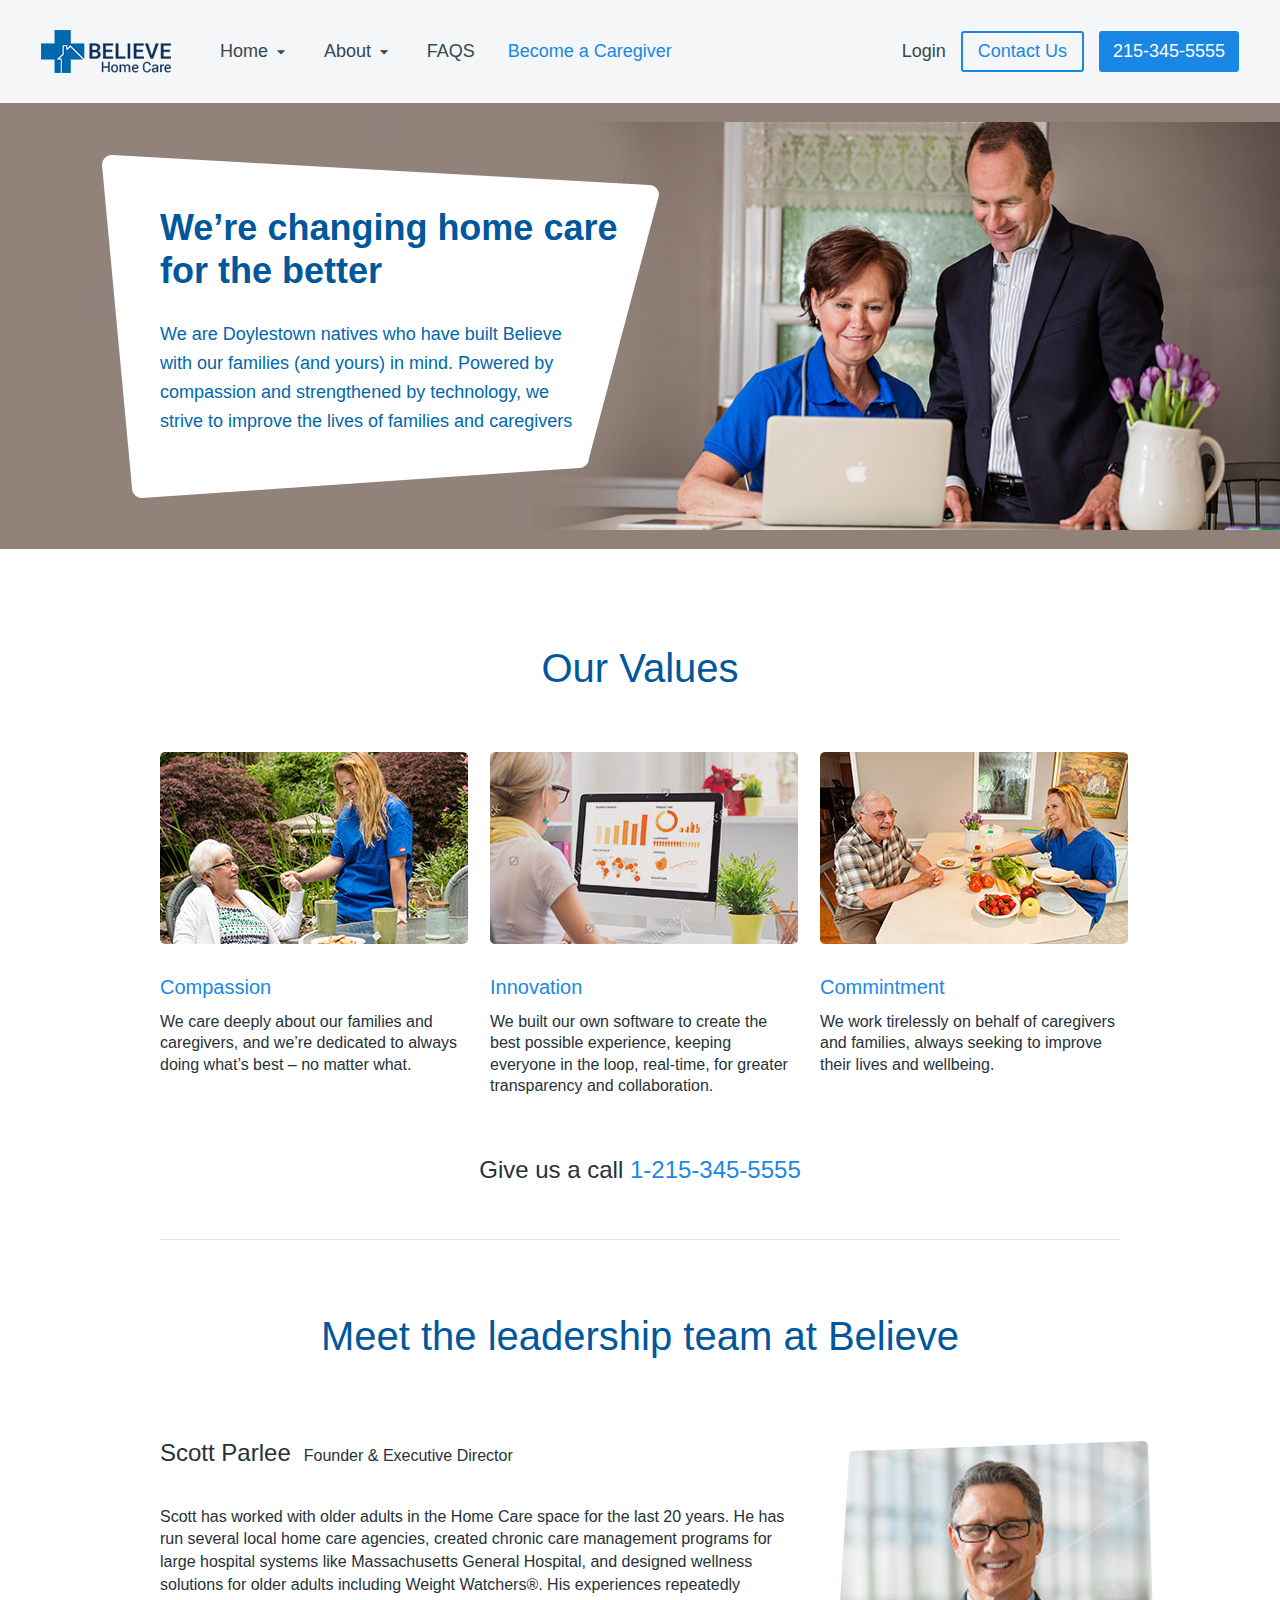
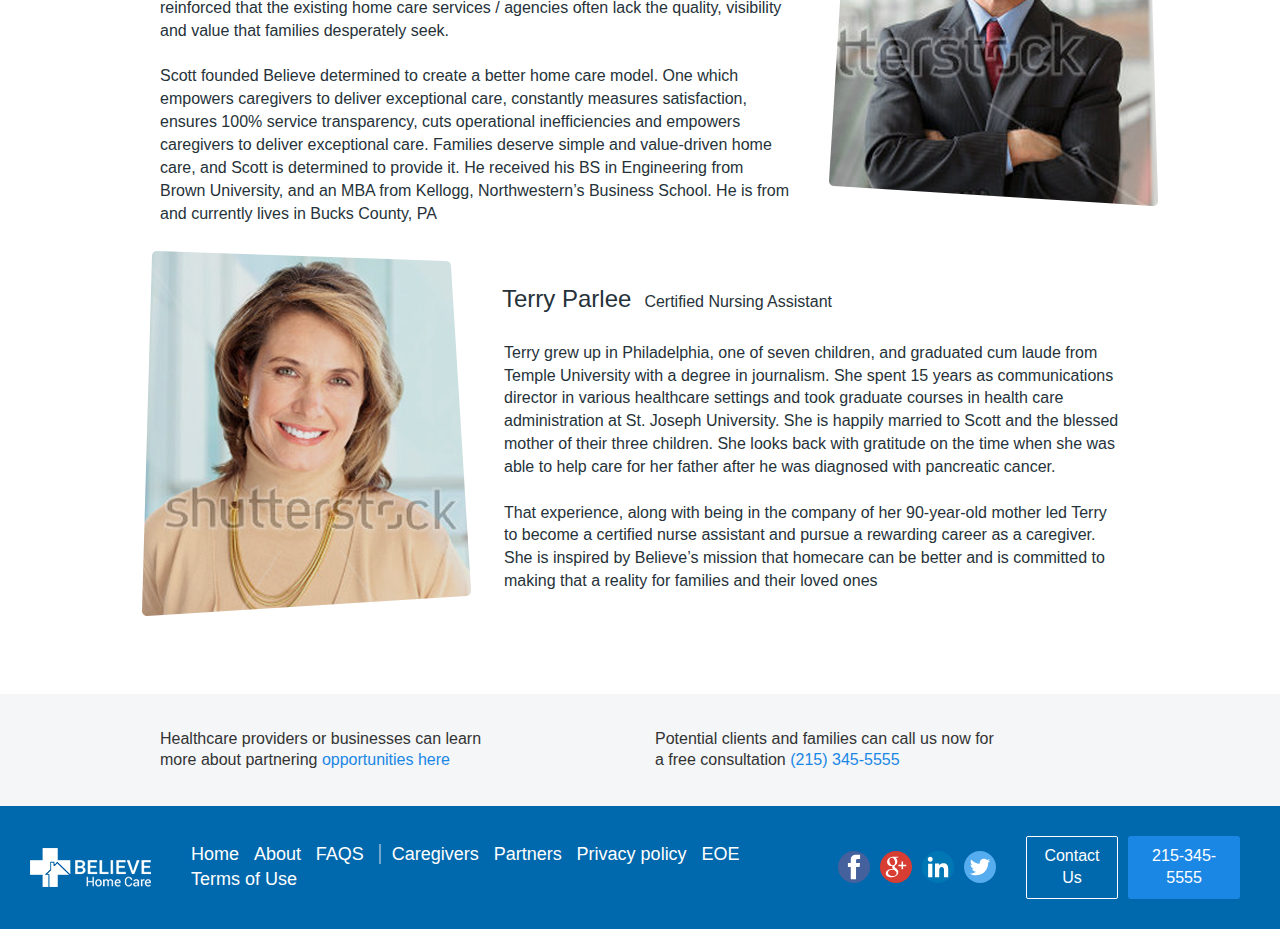
==== commit 890a15a9: "Responsive" ====
--- a/about-us.html
+++ b/about-us.html
@@ -27,18 +27,72 @@
 			<img src="images/logo.png" alt="believe-logo" title="logo">
 		</div>
 		<div class="nav">
-			<ul class="main-nav">
-				<li><a href="index.html">Home</a></li>
-				<li><a href="about-us.html">About</a></li>
+			<ul class="main-nav" role="menu">
+				<li class="dropdown"><a href="index.html">Home <i class="material-icons">arrow_drop_down</i></a>
+					<div class="dropdown-content">
+						<a href="index.html#caregivers">Caregivers</a>
+						<a href="index.html#technology">Technology</a>
+						<a href="index.html#sevices">Sevices</a>
+					</div>
+				
+				</li>
+				<li class="dropdown"><a href="about-us.html">About <i class="material-icons">arrow_drop_down</i></a>
+					<div class="dropdown-content">
+						<a href="#values">Our Values</a>
+						<a href="#team">Leadership Team</a>
+					</div>
+				
+				</li>
 				<li><a href="faq.html">FAQS</a></li>
-				<li><a href="caregivers.html"><a class="caregiver" href="#">Become a Caregiver</a></a></li>
+				<li><a href="caregivers.html"><a class="caregiver" href="caregivers.html">Become a Caregiver</a></a></li>
 			</ul>
-			
-		</div>
+		</div>
+		<div id="mySidenav" class="sidenav">
+				<a href="javascript:void(0)" class="closebtn" onclick="closeNav()">&times;</a>
+				<img src="images/footer-logo.png"/>
+				<div class="mob-buttons">
+					<div class="row">
+						<div class="col-xs-6">
+							<a href="#">Login</a>
+						</div>
+						<div class="col-xs-6">
+							<a href="contact-us.html">Contact Us</a>
+						</div>
+						<div class="col-xs-12">
+							<a href="caregivers.html">Become a Caregiver</a>
+						</div>
+					</div>
+				</div>
+				<div class="menu-accord">
+					<a class="with-drop" href="index.html">Home</a>
+			 		<div class="drop" onclick="myAccFunc()"><i class="material-icons" >arrow_drop_down</i></div>
+				 		<div id="demoAcc" class="hide w3-white w3-card-2">
+							<a href="index.html#caregivers" class="accord-link">Caregivers</a>
+				 			<a href="index.html#technology" class="accord-link">Technology</a>
+				 			<a href="index.html#sevices" class="accord-link">Sevices</a>
+				 		</div>
+				 </div>
+				 <div class="menu-accord">	
+				 	<a class="with-drop" href="about-us.html">About</a>
+			 		<div class="drop" onclick="myAccFunc1()"><i class="material-icons" >arrow_drop_down</i></div>
+				 		<div id="demoAcc1" class="hide w3-white w3-card-2">
+							<a href="#values" class="accord-link">Our Values</a>
+				 			<a href="#team" class="accord-link">Leadership Team</a>
+				 		</div>
+				  </div>
+				<a href="#">FAQ</a>
+				<a href="#">Partners</a>
+				<a href="#">EOE</a>
+				<a href="#">Privacy Policy</a>
+				<a href="#">Terms of Use</a>
+			</div>
+
+
+			<span class="burger" onclick="openNav()">&#9776;</span>
 		<div class="login">
-			<a href="#">Login</a>
-			<a class="btn-outline" href="contact-us.html">Contact Us</a>
-			<a class="btn-filled" href="tel:215-345-5555">215-345-5555</a>
+			<a id="login" href="#">Login</a>
+			<a id="contact" class="btn-outline" href="contact-us.html">Contact Us</a>
+			<a id="header-phone" class="btn-filled" href="tel:=1-215-345-5555">215-345-5555</a>
 			
 		</div>
 	</div>
@@ -47,37 +101,43 @@
 	<div class="container">
 		<div class="about-banner-text">
 			<h1>We’re changing home care for the better</h1>
-			<p>We are Doylestown natives who have built Believe with our families (and yours) in mind. Powered by compassion and strengthened by technology, we strive to improve the lives of families</br> and caregivers</p>
+			<p>We are Doylestown natives who have built Believe with our families (and yours) in mind. Powered by compassion and strengthened by technology, we strive to improve the lives of families and caregivers</p>
 		</div>
 		</div>
 	</div>
 	<div class="about-main-content">
 		<div class="container">
 			<div class="row values">
-				<h2>Our Values</h2>
-			<div class="col-lg-4">
+			<div class="col-lg-12 col-xs-12">
+				<a name="values"></a><h2>Our Values</h2>
+			</div>
+			<div class="col-lg-4 col-xs-12">
 				<img src="images/compassion.jpg"/>
-				<h4>Compassion</h4>
+				<h4 class="blue">Compassion</h4>
 				<p>We care deeply about our families and caregivers, and we’re dedicated to always doing what’s best – no matter what.</p>
 			</div>
-			<div class="col-lg-4">
+			<div class="col-lg-4 col-xs-12">
 				<img src="images/innovation.jpg"/>
-				<h4>innovation</h4>
+				<h4 class="blue">Innovation</h4>
 				<p>We built our own software to create the best possible experience, keeping everyone in the loop, real-time, for greater transparency and collaboration.</p>
 			</div>
-			<div class="col-lg-4">
+			<div class="col-lg-4 col-xs-12">
 				<img src="images/commitment.jpg"/>
-				<h4>Commintment</h4>
+				<h4 class="blue">Commintment</h4>
 				<p>We work tirelessly on behalf of caregivers and families, always seeking to improve their lives and wellbeing.</p>
 			</div>
 			<div class="col-lg-12">
 				<h3>Give us a call <a class="blue" href="tel:+1-215-345-5555">1-215-345-5555</a></h3>
 			</div>
+			
 			</div>
 		</div>
 			<div class="container leadership">
 			<div class="row">
-				<h2>Meet the leadership team at Believe</h2>
+				<div class="col-lg-12">
+				<a name="team"></a>
+					<h2>Meet the leadership team at Believe</h2>
+				</div>
 				<div class="col-lg-8">
 					<h3>Scott Parlee</h3><span>Founder & Executive Director</span>
 					<p>Scott has worked with older adults in the Home Care space for the last 20 years. He has run several local home care agencies, created chronic care management programs for large hospital systems like Massachusetts General Hospital, and designed wellness solutions for older adults including Weight Watchers®. His experiences repeatedly reinforced that the existing home care services / agencies often lack the quality, visibility and value that families desperately seek.</br></br>
@@ -122,11 +182,11 @@
 		</div>
 		<div class="nav">
 			<ul class="footer-nav">
-				<li><a href="#">Home</a></li>
-				<li><a href="#">About</a></li>
-				<li><a href="#">FAQS</a></li>
-				<li><a class="footer-caregiver" href="#">Caregivers</a></li>
-				<li><a href="#">Partners</a></li>
+				<li><a href="index.html">Home</a></li>
+				<li><a href="about-us.html">About</a></li>
+				<li><a href="faq.html">FAQS</a></li>
+				<li><a class="footer-caregiver" href="caregivers.html">Caregivers</a></li>
+				<li><a href="partners.html">Partners</a></li>
 				<li><a href="#">Privacy policy</a></li>
 				<li><a href="#">EOE</a></li>
 				<li><a href="#">Terms of Use</a></li>
@@ -139,7 +199,10 @@
 			<a href="#"><img src="images/twitter.svg"></a>
 		</div>
 		<div class="footer-contact">
-			<a class="btn-outline" href="#">Contact Us</a>
-			<a class="btn-filled" href="#">215-345-5555</a>
-		</div>
-	</div>+			<a class="btn-outline" href="contact-us.html">Contact Us</a>
+			<a class="btn-filled" href="tel:+1-215-345-5555">215-345-5555</a>
+		</div>
+	</div>
+	<script src='http://cdnjs.cloudflare.com/ajax/libs/jquery/2.2.2/jquery.min.js'></script>
+	<script type="text/javascript" src="js/script.js"></script>
+</body>--- a/css/style.css
+++ b/css/style.css
@@ -47,12 +47,66 @@
 .main-nav li a:hover{
 	color: #01579b;
 }
+
 .main-nav li:last-child a{
 	color: #1b87e5;
 }
 .main-nav li:last-child a:hover{
 	color: #1976D2;
 }
+.dropdown .material-icons{
+	vertical-align: middle;
+	color: #3b4a53;
+	margin-left: -2px;
+    font-size: 20px;
+}
+.dropdown-content {
+    display: none;
+    position: absolute;
+    background-color: #fff;
+    min-width: 160px;
+    box-shadow: 0px 8px 16px 0px rgba(0,0,0,0.2);
+    z-index: 1;
+}
+.dropdown-content:before{
+	position: absolute;
+    left: 35%;
+    top: -6px;
+    width: 0;
+    height: 0;
+    content: '';
+    border-left: 8px solid transparent;
+    border-right: 8px solid transparent;
+    border-bottom: 8px solid #fff;
+}
+
+
+.dropdown-content a {
+    color: black;
+    padding: 12px 16px;
+    text-decoration: none;
+    display: block;
+}
+
+.dropdown-content a:hover {
+	background-color: #f4f6f8
+}
+.dropdown:hover .dropdown-content {
+    display: block;
+}
+#mySidenav{
+	display: none;
+}
+.burger{
+	display: none;
+}
+
+/* Change the background color of the dropdown button when the dropdown content is shown */
+.dropdown:hover .dropbtn {
+    background-color: #3e8e41;
+}
+
+
 .login{
 	display: flex;
 	flex-grow: 1;
@@ -113,11 +167,12 @@
 	width: 100%;
 	background-size: cover;
 	height: 100%;
-	min-height: 655px;
+	min-height: 665px;
 	padding-top: 62px;
+	margin-bottom: 63px;
 }
 .welcome-text{
-	margin-left: 104px;
+	margin-left: -78px;
 	background: url(../images/banner-text-bg.png) center center no-repeat;
 	width: 554px;
 	height: 503px
@@ -139,14 +194,19 @@
 	padding-left: 76px;
 	font-weight: 600;
 }
-.welcome-text a{
+
+.welcome-text a.btn-filled{
+	font-size: 24px;
+	padding: 7.5px 34px;
 	margin-left: 76px;
+
+
 }
 .small p{
 	font-size: 16px;	
 }
 .welcome-text .small p{
-	padding-bottom: 20px;
+	padding-bottom: 28px;
 	margin-bottom: 0;
 }
 .blue{
@@ -155,6 +215,61 @@
 .welcome-text .small{
 	padding-top: 45px;
 }
+/** Scroll **/
+@keyframes mouse-wheel {
+    0%, 100% {
+        -webkit-transform: scaleY(.4) translateY(0);
+        transform: scaleY(.4) translateY(0);
+    }
+    20% {
+        -webkit-transform: scaleY(1) translateY(0);
+        transform: scaleY(1) translateY(0);
+    }
+    60% {
+        -webkit-transform: scaleY(.4) translateY(12px);
+        transform: scaleY(.4) translateY(12px);
+    }
+}
+.mouse {
+    position: absolute;
+    box-sizing: border-box;
+    left: 50%;
+    margin-top: 71px;
+    width: 30px;
+    margin-left: -6px;
+    height: 48px;
+    border-radius: 15px;
+    border: 2px solid #aabac2;
+    -webkit-transform: translateZ(0);
+    transform: translateZ(0);
+
+}
+.mouse__wheel {
+    position: absolute;
+    left: 50%;
+    top: 8px;
+    margin-left: -2px;
+    width: 4px;
+    height: 9px;
+    background: #aabac2;
+    border-radius: 2px;
+    -webkit-animation: mouse-wheel 1.25s infinite linear;
+    animation: mouse-wheel 1.25s infinite linear;
+    -webkit-transform-origin: 50% 0%;
+    transform-origin: 50% 0%;
+}
+.more{
+	position: absolute;
+	left: 50%;
+	margin-top: 123px;
+	margin-left: -52px;
+	color: #aabac2;
+	font-size: 12px;
+	font-weight: 600;
+	text-transform: uppercase;
+}
+/** scroll end **/
+
 .main-content h2{
 	font-size: 36px;
 	font-family: "Open Sans", sans-serif;
@@ -172,7 +287,7 @@
 
 /*carousel*/
 .carousel{
-	margin-bottom: 60px;
+	margin-bottom: 21px;
 }
 .active .col-xs-4 img{
 	margin-bottom: 25px;
@@ -270,8 +385,9 @@
 .carousel-inner .small p{
 	margin-bottom: 9px;
 }
+/** carousel end **/
 .icons-set{
-	margin-bottom: 118px;
+	margin-bottom: 42px;
 }
 .icons-set .container{
 	padding-top: 64px;
@@ -280,7 +396,7 @@
 .clipboard:before{
 	position: absolute;
 	content: '';
-	left: 35px;
+	left: 23px;
 	background: url(../images/clipboard.svg) center center no-repeat;
 	background-size: contain;
 	width: 40px;
@@ -289,7 +405,7 @@
 .clock:before{
 	position: absolute;
 	content: '';
-	left: 28px;
+	left: 16px;
 	background: url(../images/Clock%2024.svg) center center no-repeat;
 	background-size: contain;
 	width: 54px;
@@ -298,7 +414,7 @@
 .medal:before{
 	position: absolute;
 	content: '';
-	left: 35px;
+	left: 58px;
 	background: url(../images/Medal.svg) center center no-repeat;
 	background-size: contain;
 	width: 51px;
@@ -307,14 +423,14 @@
 .shield:before{
 	position: absolute;
 	content: '';
-	left: 35px;
+	left: 60px;
 	background: url(../images/Shield.svg) center center no-repeat;
 	background-size: contain;
 	width: 46px;
 	height: 58px;	
 }
 .with-icon{
-	padding-left: 100px;
+	padding-left: 82px;
     max-width: 440px;
 }
 .with-icon.wide{
@@ -322,10 +438,17 @@
 	
 }
 .with-icon.clipboard{
-	margin-bottom: 60px;
+	margin-bottom: 48px;
 }
 .with-icon.medal{
-	margin-bottom: 84px;
+	margin-bottom: 72px;
+	padding-left: 119px;
+	max-width: 461px;
+}
+.with-icon.shield{
+	margin-bottom: 72px;
+	padding-left: 119px;
+	max-width: 461px;
 }
 .fullwide{
 	width: 100%;
@@ -333,7 +456,40 @@
 	float: left;
 	background: url(../images/smartest-technology-banner.jpg) left center no-repeat;
 	background-size: cover;
-	margin-bottom: 95px;
+	margin-bottom: 61px;
+}
+
+div.message{
+	background: url(../images/message-bg.png) center center no-repeat;
+	background-size: contain;
+	width: 456px;
+	height: 210px;
+	padding: 57px 56px;
+	margin-top: 540px;
+    margin-left: -125px;
+}
+.message:before{
+	position: absolute;
+	content: '';
+	background: url(../images/face.png) center center no-repeat;
+	width: 94px;
+	height: 94px;
+	bottom: 201px;
+    right: 172px;
+}
+.message p:first-child{
+	font-size: 20px;
+}
+.message p:last-child{
+	font-size: 16px;
+}
+.fullwide h2{
+	font-size: 36px;
+    font-family: "Open Sans", sans-serif;
+    color: #01579b;
+    line-height: 1.667;
+    font-weight: 400;
+	margin-top: 53px
 }
 /*.smt-text{
 	width: 45%;
@@ -367,15 +523,20 @@
 .smt-text .small p{
 	margin-bottom: 20px;
 }
-
+.fullwide a.btn-filled{
+	padding: 9.5px 53px;
+}
 .custom-care{
-	margin-bottom: 85px;
+	margin-bottom: 30px;
 }
 .custom-care h2{
-	margin-bottom: 55px;
+	margin-bottom: 40px;
 }
 .custom-care .col-lg-12{
-	margin-bottom: 55px;
+	margin-bottom: 36px;
+}
+.custom-care .with-icon{
+	margin-bottom: 34px;
 }
 .pills:before{
 	position: absolute;
@@ -413,7 +574,7 @@
 	width: 53px;
 	height: 61px;
 }
-.active:before{
+.active-icon:before{
 	position: absolute;
 	content: '';
 	left: 35px;
@@ -694,6 +855,7 @@
 	color: #0068ac;
     max-width: 500px;
     padding-left: 58px;
+	padding-right: 10px;
 	line-height: 1.6;
 }
 .about-main-content h2{
@@ -709,7 +871,6 @@
 .values h4{
 	font-size: 20px;
 	font-weight: 400;
-	color: #263239;
 	margin-bottom: 13px;
 }
 .values p{
@@ -791,7 +952,7 @@
 
 /**** FAQ ****/
 .faq-banner{
-	background: #f4f6f8 url(../images/faq-banner.jpg) center top no-repeat;
+	background: url(../images/faq-banner.jpg) center top no-repeat;
 	background-size: contain;
 	width: 100%;
 	min-height: 704px;
@@ -1333,9 +1494,1545 @@
 	padding: 9px;
 	font-size: 16px;
 }
+
+
+
+
+
+
+
+
+
+
+
+
+
+
+
+
 /**** MEDIA SCREENS ****/
-@media (min-width: 1200px){
+@media only screen and (max-width:736px){
+	
+.blue-bg{
+	position: fixed;
+	z-index: 9999;
+	}
+.header{
+	/*position: fixed;*/
+	margin: 0 20px;
+	padding: 14px 0;
+	
+	background-color: 
+	}
+.nav{
+	display: none;
+	}
+#login{
+	display: none;
+	}
+#contact{
+	display: none;
+	}
+.burger{
+	order: 1;
+	}
+.logo{
+	order: 2;
+	margin-left: 29px;
+	margin-right: 27px;
+	width: 122px;
+	}
+.login {
+    order: 3;
+	margin-right: 20px;
+}
+.login a{
+	font-size: 16px;
+	padding: 9px 12px;
+}
+/*** mobile menu ***/
+
+.sidenav {
+    height: 100%; 
+    width: 0; 
+    position: fixed; 
+    z-index: 1; 
+    top: 0;
+    left: 0;
+    background-color: #1b87e5; 
+    overflow-x: hidden;
+    padding-top: 20px;
+    transition: 0.1s; 
+}
+
+
+.sidenav a {
+    padding: 18px 8px 18px 20px;
+    text-decoration: none;
+    font-size: 16px;
+    color: #fff;
+    display: block;
+    transition: 0.3s
+}
+
+
+.sidenav a:hover, .offcanvas a:focus{
+    color: #f1f1f1;
+}
+
+
+.sidenav .closebtn {
+    position: absolute;
+    top: 0;
+    right: 25px;
+    font-size: 36px;
+    margin-left: 50px;
+}
+
+
+#main {
+    transition: margin-left .5s;
+    padding: 20px;
+}
+
+/* On smaller screens, where height is less than 450px, change the style of the sidenav (less padding and a smaller font size) */
+#mySidenav{
+	display: inline-block;
+	
+}
+	
+span.burger{
+	display: inline-block;
+	color: #1b87e5;
+	font-size: 34px;
+	cursor: pointer;
+	}
+.sidenav img{
+	padding-left: 20px;
+	margin-bottom: 30px;
+	}
+.mob-buttons{
+	padding: 0 20px;	
+	}
+.mob-buttons a{
+	width: 100%;
+	padding: 10px 0;
+	margin-bottom: 15px;
+	text-align: center;
+	border: 1px solid #fff;
+	border-radius: 2px;
+	color: #FFF;
+	font-size: 16px;
+	}
+.mob-buttons a:hover{
+	background: #fff;
+	color: #1b87e5;
+	transition: 0.3s;
+	}
+.menu-accord{
+	display: flex;
+	flex-wrap: wrap;
+	flex-basis: 280px;
+	}
+a.with-drop{
+	display: inline-block;
+	min-width: 140px;	
+	}
+.drop{
+	display: inline-block;
+	width: 140px;
+	padding: 18px 8px 18px 20px;
+	cursor: pointer;
+	float: right;
+	color: #fff;
+	}
+.drop i{
+	float: right;
+	padding-right: 7px;
+	}
+.accord-link{
+	background: #1878cc;
+	width: 280px;
+	display: block !important;
+	}
+.hide{
+	display: none;
+	}
+.show{
+	display: block;
+	}
+	
+/*** end mobile menu ***/
+	
+/**** MOBILE HOME ****/
+.banner{
+	min-height: 639px;
+	margin-bottom: 20px;
+	}	
+.welcome-text{
+	background: url(../images/mob-banner-text-bg.png) center center no-repeat;
+	width: 335px;
+	height: 426px;
+	margin-top: 86px;
+	margin-left: auto;
+	margin-right: auto;
+	}	
+.welcome-text h1{
+	font-size: 24px;
+	padding: 50px 33px 0 33px;
+	margin-bottom: 14px;
+	
+	}
+.welcome-text p{
+	font-size: 16px;
+	line-height: 1.2;
+	padding: 0 33px;
+	margin-bottom: 20px;
+	}	
+.welcome-text .small{
+	padding-top: 0;
+	margin-bottom: 21px;
+	}
+.welcome-text .small p{
+	padding-top: 0;
+	}
+.welcome-text a.btn-filled{
+	font-size: 22px;
+	padding: 7.5px 45px;
+	margin-left: 33px;
+	}
+.mouse{
+	margin-top: 36px;	
+	}
+.more{
+	margin-top: 85px;
+	}
+.top-text{
+	padding: 0 20px;	
+	}
+.top-text h2{
+	font-size: 24px;
+	}
+.top-text p{
+	font-size: 16px;
+	}
+	
+.carousel{
+	padding: 0 20px;	
+	}
+	
+.carousel .item .col-xs-12:nth-last-child(-n+2) {
+      display: none;
+   }
+.right .material-icons {
+	position: absolute;
+    top: 27%;
+    right: -1px;
+    color: #8fa4ae;
+    font-size: 48px;
+}
+.left .material-icons {
+	position: absolute;
+    top: 27%;
+    left: -1px;
+    color: #8fa4ae;
+    font-size: 48px;
+}
+.slide img{
+	width: 335px;
+	margin-left: auto;
+	margin-right: auto;
+	}
+	
+.icons-set {
+	background: #fff;
+	margin-bottom: 20px;
+	padding: 0 20px;
+	
+	}
+.icons-set .container {
+    padding-top: 45px;
+	}
+.icons-set .with-icon {
+    padding-left: 75px;
+	line-height: 1.35;
+}
+.with-icon.clipboard {
+    margin-bottom: 17px;
+}
+
+
+.with-icon.medal{
+	padding-left: 75px;
+	margin-bottom: 40px;
+	}
+.with-icon.medal:before{
+	left:16px;	
+	}
+.with-icon.shield{
+	padding-left: 75px;
+	margin-bottom: 0;
+	}
+.with-icon.shield:before{
+	left:16px;	
+	}
+.fullwide {
+	background: #f0f5f9;
+	height: auto;
+	margin-bottom: 27px;
+	}
+.fullwide .container{
+	display: flex;
+	flex-wrap: wrap;
+	}
+.fullwide .container .col-xs-12:first-child{
+	order: 2;
+	background: url(../images/smartest-technology-banner-mob.jpg) left center no-repeat;
+	background-size: cover;
+	}
+.fullwide .container .col-xs-12:last-child{
+	order: 1;
+	margin-bottom: 30px;
+	padding: 0 20px;
+	
+	}
+div.message{
+	background:url(../images/message-bg-mobile.png)	center center no-repeat;
+	background-size: contain;
+	width: 335px;
+	height: 163px;
+	margin-top: 525px;
+	margin-left: 4px;
+	padding: 29px 30px 30px 40px;
+	margin-bottom: 70px;
+	}
+.message:before{
+	bottom: 242px;
+	right: 25px;
+
+
+	}
+.message p{
+	font-size: 16px;
+	}
+.message p:first-child{
+	font-size: 18px;
+	}
+
+.fullwide h2{
+	font-size: 24px;
+	margin-bottom: 7px;	
+	}
+.fullwide .semibold{
+	margin-bottom: 7px;	
+	}
+.fullwide p{
+	font-size: 16px;	
+	}
+.fullwide .with-arrows{
+	font-size: 18px;
+	margin-bottom: 7px;	
+	}
+.fullwide .with-arrows.last {
+    margin-bottom: 29px;
+	}
+.custom-care{
+	margin-top: 50px;
+	margin-bottom: 40px;
+	padding: 0 20px;
+	}
+.custom-care .col-lg-12 {
+    margin-bottom: 23px;
+}
+.custom-care h2{
+	font-size: 24px;
+	margin-top: 0;
+	margin-bottom: 15px;
+	}
+.custom-care .semibold{
+	font-size: 16px;
+	line-height: 1.35;
+	}
+.custom-care .with-icon{
+	font-size: 16px;
+	margin-bottom: 17px;
+	line-height: 1.3;
+	}
+.custom-care .with-icon .blue{
+	font-size: 18px;
+	margin-bottom: 4px;
+	}
+
+.contact-form{
+	padding:40px 20px 50px 20px;
+	background: url(../images/contact-section-bg-mob.jpg) center center no-repeat;
+	background-size: cover;
+	
+	}
+.contact-form .col-lg-6{
+	margin-bottom: 46px;
+	}
+.contact-form h2{
+	font-size: 24px;
+	line-height: 1.35;
+	margin-top: 0;
+	margin-bottom: 17px;
+	}
+.contact-form p{
+	font-size: 18px;	
+	}
+.contact-form .blue{
+	font-size: 18px;
+	}
+#home{
+	width: 335px;	
+	}
+.radio {
+    margin: 24px 0 16px 0;
+}
+.form-row.name {
+    margin-bottom: 20px;
+}
+#choose {
+    margin-bottom: 14px;
+}
+.form-row.form-checkbox {
+    margin-bottom: 10px;
+}
+
+#home select{
+	-moz-appearance: toolbarbutton-dropdown;	
+	}
+.footer{
+	flex-wrap: wrap;
+	padding: 0 20xp;
+	justify-content: space-between;
+	}
+.footer-nav{
+	display: none;
+	}
+.social{
+	margin-right: 0;	
+	}
+.footer-contact{
+	width: 100%;
+	justify-content:space-between;
+	margin-top: 27px;
+	}
+.footer-contact a{
+	width: 50%;
+	}
+	
+/**** MOBILE HOME END ****/
+.about-banner{
+	background: url(../images/about-banner.jpg) -728px no-repeat;
+	height: 531px;
+	margin-bottom: 44px;
+	}	
+	
+.about-banner-text{
+	background: url(../images/about-banner-text-bg-mob.png) center center no-repeat;
+	background-size: cover;
+	width: 335px;
+	height: 304px;
+	margin-top: 96px;
+	margin-left: auto;
+	margin-right: auto;
+	
+	}
+.about-banner-text h1{
+	font-size: 24px;
+	margin-bottom: 14px;
+	padding: 53px 0 0 41px;
+	}
+.about-banner-text p{
+	font-size: 16px;
+	line-height: 1.35;
+	padding: 0 30px 0 41px;
+	
+	}
+.about-main-content{
+	padding: 0 20px;	
+	}
+.about-main-content h2{
+	font-size: 24px;
+	text-align: left;
+	margin-top: 0;
+	margin-bottom: 28px;
+	}
+.values .col-lg-4 img{
+	width: 335px;	
+	}
+.values h4{
+	font-size: 18px;
+	}
+.values p{
+	font-size: 16px;
+	margin-bottom: 24px;
+	}
+.values .col-xs-12:last-child{
+	margin-bottom: 16px;	
+	}
+.values h3{
+	display: inline-block;
+	margin-top: 16px;
+	margin-bottom: 36px;
+	}
+.leadership{
+	margin-bottom: 11px;
+	}
+.leadership .row{
+	display: flex;
+	flex-wrap: wrap;
+	}
+.leadership .row .col-lg-8{
+	order: 2;
+	}
+.leadership .row .col-lg-4{
+	order: 1
+		;
+	}
+img#scott, #terry img{
+	margin-top: 0;
+	margin-left: auto;
+	margin-right: auto;
+	}
+.leadership h3{
+	margin-bottom: 7px;
+	margin-top: 25px;
+	
+	}
+.leadership span{
+	display: block;
+	margin-bottom: 13px;
+	}
+#terry h3{
+	padding-left: 0;
+	margin-bottom: 7px;
+	}
+.above-footer{
+	padding: 26px 20px 46px 20px;
+	margin: 0 -20px;
+	
+	}
+/**** MOBILE ABOUT US ****/
+	
+/**** MOBILE FAQ ****/
+.faq-banner{
+	background: none;
+	padding-top: 0;
+	}
+.faq-banner h1{
+	font-size: 32px;
+	text-align: center;
+	background: url(../images/faq-banner-mob.jpg) center center no-repeat;
+	background-size: contain;
+	margin-top: 76px;
+	margin-bottom: 0;
+	padding: 62px 20px 76px 20px;
+	}
+.faq{
+	padding-top: 13px;
+	padding-bottom: 0;
+	margin-bottom: 34px;
+	box-shadow: none;
+	}
+.faq p{
+	font-size: 16px;	
+	}
+.faq label{
+	font-size: 18px;
+	padding: 10px 19px 14px 56px;
+	line-height: 1.3;
+	}
+.faq input:checked ~ .tab-content {
+    max-height: 132em;
+}
+#bg-checks {
+    margin-left: -15px;
+}
+/**** MOBILE FAQ END ****/
+	
+
+/**** MOBILE CAREGIVERS END ****/
+	
+.caregivers-banner{
+	background: #2279af url(../images/caregivers-banner.jpg) -260px bottom no-repeat;
+	padding-top: 108px;
+	padding-bottom: 31px;
+	}
+.caregivers-banner .container{
+	padding: 0 20px;	
+	}
+.caregivers-banner .container .col-lg-12{
+	padding: 0 15px;	
+	}
+
+.caregivers-banner h1{
+	font-size: 24px;
+	margin-bottom: 20px;
+	}
+.caregivers-banner p{
+	font-size: 16px;	
+	}
+.main-caregivers{
+	padding: 48px 20px 38px 20px;
+	}
+.gift:before{
+	left: 17px;
+	}
+.people:before{
+	left: 16px;
+	}
+.rocket:before{
+	left: 10px;
+	}
+.caregiver-icons p:nth-child(even) {
+    margin-bottom: 28px;
+}
+#caregivers{
+	width: 335px;
+	padding: 30px 30px 11px 30px;
+	margin-left: auto;
+	margin-right: auto;
+	}
+.form-row.half {
+    width: 130px;
+}
+.after-form-text p{
+	margin-bottom: 0 !important;
+	line-height: 1.3;
+	}
+
+.question{
+	margin-top: 34px;	
+	}
+.question p {
+    padding-left: 108px;
+}
+
+.question:before{
+	width: 60px;
+	height: 63px;
+	margin-top: 5px;
+	margin-left: 22px;
+	}
+.requirements{
+	padding: 59px 20px 0 20px;
+	}
+.requirements .col-lg-12{
+	padding: 0 15px;
+	}
+.requirements h2{
+	font-size: 24px;
+	margin-bottom: 21px;
+	}
+.requirements p.semibold {
+    margin-bottom: 11px;
+}
+.requirements .list-with-arrows {
+    margin-bottom: 32px;
+}
+.requirements .list-with-arrows p {
+	font-size: 18px;
+    margin: 0 0 9px 0px;
+	line-height: 1.35;
+}
+p.warning {
+    margin-bottom: 49px;
+}
+/**** MOBILE CAREGIVERS END ****/
+
+/**** MOBILE PARTNERS ****/
+.partners-banner{
+	margin-bottom: 48px;
+	padding: 124px 20px 33px 20px;
+	}
+
+.partners-banner h1{
+	font-size: 24px;
+	font-weight: 400;
+	margin-bottom: 20px;
+	}
+.partners-banner p{
+	font-weight: 400;	
+	}
+	
+.partners-main{
+	padding: 0 20px;	
+	}
+.partners-main img{
+	width: 335px;
+	margin-left: auto;
+	margin-right: auto;
+	}
+.clock-phone {
+    margin-top: 14px;
+    margin-left: 4px;
+}
+.partners-main .row {
+    padding: 40px 0 34px 0;
+	}
+.partners-main .row:first-child {
+    padding: 0 0 38px 0;
+	}
+.partners-main .row:first-child img{
+	margin-bottom: 37px;
+	}
+#row-flex{
+	display: flex;
+	flex-wrap: wrap;
+	}
+#row-flex .col-lg-5 {
+	order: 1;
+	}
+	
+#row-flex .col-lg-7 {
+	order: 2;
+	}
+
+.partners-main .row:nth-child(2) img{
+	margin-left: auto;
+	margin-bottom: 13px;
+	}
+.partners-main .row:last-child{
+	padding: 52px 0 35px 0;	
+	}
+.partners-main .row:last-child img{
+	margin-bottom: 12px;	
+	}
+.partners-main .row:last-child .clock-phone{
+	display: none;
+	}
+.partners-icon-block{
+	padding: 38px 20px 23px 20px;
+	}
+.partners-icon-block .with-icon{
+	padding-left: 98px;	
+	}
+.partners-icon-block p.with-icon:nth-child(even){
+	line-height: 1.5;
+	margin-bottom: 22px;
+	}
+.home:before{
+	margin-left: -97px;	
+	}
+
+	
+	
+.contact-banner{
+	padding: 129px 20px 56px 20px;	
+	}
+.contact-banner h1{
+	font-size: 24px;
+	font-weight: 400;
+	text-align: center;
+	}
+.contact-form.contact {
+    padding: 43px 20px 32px 20px;
+}
+.contact h2{
+	margin-bottom: 14px;
+	line-height: 1.25;
+	}
+.contact p{
+	margin-bottom: 11px;
+	line-height: 1.37;
+	}
+.contact .col-lg-12 {
+    margin-bottom: 12px;
+}
+.contact .col-lg-6 {
+    margin-bottom: 62px;
+}
+.contact .btn-filled {
+    padding: 11px 119px;
+}
+#contact-us{
+	width: 335px;
+	margin-left: auto;
+	margin-right: auto;
+	}
+#contact-us .form-row p{
+	font-size: 24px;
+	}
+#contact-us .after-form-text p{
+	font-size: 16px;
+	text-align: left;
+	}
+.contact .col-lg-6:last-child {
+    margin-bottom: 0px;
+}
+
+}
+
+
+
+
+
+
+
+
+@media only screen and (max-width:420px){
+	
+.blue-bg{
+	position: fixed;
+	z-index: 9999;
+	}
+.header{
+	margin: 0 20px;
+	padding: 14px 0;
+	
+	background-color: 
+	}
+.nav{
+	display: none;
+	}
+#login{
+	display: none;
+	}
+#contact{
+	display: none;
+	}
+.burger{
+	order: 1;
+	}
+.logo{
+	order: 2;
+	margin-left: 29px;
+	margin-right: 27px;
+	width: 122px;
+	}
+.login {
+    order: 3;
+	margin-right: 20px;
+}
+.login a{
+	font-size: 16px;
+	padding: 9px 12px;
+}
+/*** mobile menu ***/
+
+.sidenav {
+    height: 100%; 
+    width: 0; 
+    position: fixed; 
+    z-index: 1; 
+    top: 0;
+    left: 0;
+    background-color: #1b87e5; 
+    overflow-x: hidden;
+    padding-top: 20px;
+    transition: 0.1s; 
+}
+
+
+.sidenav a {
+    padding: 18px 8px 18px 20px;
+    text-decoration: none;
+    font-size: 16px;
+    color: #fff;
+    display: block;
+    transition: 0.3s
+}
+
+
+.sidenav a:hover, .offcanvas a:focus{
+    color: #f1f1f1;
+}
+
+
+.sidenav .closebtn {
+    position: absolute;
+    top: 0;
+    right: 25px;
+    font-size: 36px;
+    margin-left: 50px;
+}
+
+
+#main {
+    transition: margin-left .5s;
+    padding: 20px;
+}
+
+/* On smaller screens, where height is less than 450px, change the style of the sidenav (less padding and a smaller font size) */
+#mySidenav{
+	display: inline-block;
+	
+}
+	
+span.burger{
+	display: inline-block;
+	color: #1b87e5;
+	font-size: 34px;
+	cursor: pointer;
+	}
+.sidenav img{
+	padding-left: 20px;
+	margin-bottom: 30px;
+	}
+.mob-buttons{
+	padding: 0 20px;	
+	}
+.mob-buttons a{
+	width: 100%;
+	padding: 10px 0;
+	margin-bottom: 15px;
+	text-align: center;
+	border: 1px solid #fff;
+	border-radius: 2px;
+	color: #FFF;
+	font-size: 16px;
+	}
+.mob-buttons a:hover{
+	background: #fff;
+	color: #1b87e5;
+	transition: 0.3s;
+	}
+.menu-accord{
+	display: flex;
+	flex-wrap: wrap;
+	flex-basis: 280px;
+	}
+a.with-drop{
+	display: inline-block;
+	min-width: 140px;	
+	}
+.drop{
+	display: inline-block;
+	width: 140px;
+	padding: 18px 8px 18px 20px;
+	cursor: pointer;
+	float: right;
+	color: #fff;
+	}
+.drop i{
+	float: right;
+	padding-right: 7px;
+	}
+.accord-link{
+	background: #1878cc;
+	width: 280px;
+	display: block !important;
+	}
+.hide{
+	display: none;
+	}
+.show{
+	display: block;
+	}
+	
+/*** end mobile menu ***/
+	
+/**** MOBILE HOME ****/
+.banner{
+	background: url(../images/banner-mob.jpg)center center no-repeat;
+	background-size: cover;
+	width: 100%;
+	
+	min-height: 639px;
+	margin-bottom: 20px;
+	padding-top: 76px;
+	}	
+.welcome-text{
+	background: url(../images/mob-banner-text-bg.png) center center no-repeat;
+	width: 335px;
+	height: 426px;
+	margin-top: 86px;
+	margin-left: auto;
+	margin-right: auto;
+	}	
+.welcome-text h1{
+	font-size: 24px;
+	padding: 50px 33px 0 33px;
+	margin-bottom: 14px;
+	
+	}
+.welcome-text p{
+	font-size: 16px;
+	line-height: 1.2;
+	padding: 0 33px;
+	margin-bottom: 20px;
+	}	
+.welcome-text .small{
+	padding-top: 0;
+	margin-bottom: 21px;
+	}
+.welcome-text .small p{
+	padding-top: 0;
+	}
+.welcome-text a.btn-filled{
+	font-size: 22px;
+	padding: 7.5px 45px;
+	margin-left: 33px;
+	}
+.mouse{
+	display: none;	
+	}
+.more{
+	display: none;
+	}
+.top-text{
+	padding: 0 20px;	
+	}
+.top-text h2{
+	font-size: 24px;
+	}
+.top-text p{
+	font-size: 16px;
+	}
+	
+.carousel{
+	padding: 0 20px;	
+	}
+	
+.carousel .item .col-xs-12:nth-last-child(-n+2) {
+      display: none;
+   }
+.right .material-icons {
+	position: absolute;
+    top: 27%;
+    right: -1px;
+    color: #8fa4ae;
+    font-size: 48px;
+}
+.left .material-icons {
+	position: absolute;
+    top: 27%;
+    left: -1px;
+    color: #8fa4ae;
+    font-size: 48px;
+}
+.slide img{
+	width: 335px;
+	margin-left: auto;
+	margin-right: auto;
+	}
+	
+.icons-set {
+	background: #fff;
+	margin-bottom: 20px;
+	padding: 0 20px;
+	
+	}
+.icons-set .container {
+    padding-top: 45px;
+	}
+.icons-set .with-icon {
+    padding-left: 75px;
+	line-height: 1.35;
+}
+.with-icon.clipboard {
+    margin-bottom: 17px;
+}
+
+
+.with-icon.medal{
+	padding-left: 75px;
+	margin-bottom: 40px;
+	}
+.with-icon.medal:before{
+	left:16px;	
+	}
+.with-icon.shield{
+	padding-left: 75px;
+	margin-bottom: 0;
+	}
+.with-icon.shield:before{
+	left:16px;	
+	}
+.fullwide {
+	background: #f0f5f9;
+	height: auto;
+	margin-bottom: 27px;
+	}
+.fullwide .container{
+	display: flex;
+	flex-wrap: wrap;
+	}
+.fullwide .container .col-xs-12:first-child{
+	order: 2;
+	background: url(../images/smartest-technology-banner-mob.jpg) left center no-repeat;
+	background-size: cover;
+	}
+.fullwide .container .col-xs-12:last-child{
+	order: 1;
+	margin-bottom: 30px;
+	padding: 0 20px;
+	
+	}
+div.message{
+	background:url(../images/message-bg-mobile.png)	center center no-repeat;
+	background-size: contain;
+	width: 335px;
+	height: 163px;
+	margin-top: 525px;
+	margin-left: 4px;
+	padding: 29px 30px 30px 40px;
+	margin-bottom: 70px;
+	}
+.message:before{
+	bottom: 242px;
+	right: 25px;
+
+
+	}
+.message p{
+	font-size: 16px;
+	}
+.message p:first-child{
+	font-size: 18px;
+	}
+
+.fullwide h2{
+	font-size: 24px;
+	margin-bottom: 7px;	
+	}
+.fullwide .semibold{
+	margin-bottom: 7px;	
+	}
+.fullwide p{
+	font-size: 16px;	
+	}
+.fullwide .with-arrows{
+	font-size: 18px;
+	margin-bottom: 7px;	
+	}
+.fullwide .with-arrows.last {
+    margin-bottom: 29px;
+	}
+.custom-care{
+	margin-top: 50px;
+	margin-bottom: 40px;
+	padding: 0 20px;
+	}
+.custom-care .col-lg-12 {
+    margin-bottom: 23px;
+}
+.custom-care h2{
+	font-size: 24px;
+	margin-top: 0;
+	margin-bottom: 15px;
+	}
+.custom-care .semibold{
+	font-size: 16px;
+	line-height: 1.35;
+	}
+.custom-care .with-icon{
+	font-size: 16px;
+	margin-bottom: 17px;
+	line-height: 1.3;
+	}
+.custom-care .with-icon .blue{
+	font-size: 18px;
+	margin-bottom: 4px;
+	}
+
+.contact-form{
+	padding:40px 20px 50px 20px;
+	background: url(../images/contact-section-bg-mob.jpg) center center no-repeat;
+	background-size: cover;
+	
+	}
+.contact-form .col-lg-6{
+	margin-bottom: 46px;
+	}
+.contact-form h2{
+	font-size: 24px;
+	line-height: 1.35;
+	margin-top: 0;
+	margin-bottom: 17px;
+	}
+.contact-form p{
+	font-size: 18px;	
+	}
+.contact-form .blue{
+	font-size: 18px;
+	}
+#home{
+	width: 335px;	
+	}
+.radio {
+    margin: 24px 0 16px 0;
+}
+.form-row.name {
+    margin-bottom: 20px;
+}
+#choose {
+    margin-bottom: 14px;
+}
+.form-row.form-checkbox {
+    margin-bottom: 10px;
+}
+
+#home select{
+	-moz-appearance: toolbarbutton-dropdown;	
+	}
+.footer{
+	flex-wrap: wrap;
+	padding: 0 20xp;
+	justify-content: space-between;
+	}
+.footer-nav{
+	display: none;
+	}
+.social{
+	margin-right: 0;	
+	}
+.footer-contact{
+	width: 100%;
+	justify-content:space-between;
+	margin-top: 27px;
+	}
+.footer-contact a{
+	width: 50%;
+	}
+	
+/**** MOBILE HOME END ****/
+.about-banner{
+	background: url(../images/about-banner.jpg) -728px no-repeat;
+	height: 531px;
+	margin-bottom: 44px;
+	}	
+	
+.about-banner-text{
+	background: url(../images/about-banner-text-bg-mob.png) center center no-repeat;
+	background-size: cover;
+	width: 335px;
+	height: 304px;
+	margin-top: 96px;
+	margin-left: auto;
+	margin-right: auto;
+	
+	}
+.about-banner-text h1{
+	font-size: 24px;
+	margin-bottom: 14px;
+	padding: 53px 0 0 41px;
+	}
+.about-banner-text p{
+	font-size: 16px;
+	line-height: 1.35;
+	padding: 0 30px 0 41px;
+	
+	}
+.about-main-content{
+	padding: 0 20px;	
+	}
+.about-main-content h2{
+	font-size: 24px;
+	text-align: left;
+	margin-top: 0;
+	margin-bottom: 28px;
+	}
+.values .col-lg-4 img{
+	width: 335px;	
+	}
+.values h4{
+	font-size: 18px;
+	}
+.values p{
+	font-size: 16px;
+	margin-bottom: 24px;
+	}
+.values .col-xs-12:last-child{
+	margin-bottom: 16px;	
+	}
+.values h3{
+	display: inline-block;
+	margin-top: 16px;
+	margin-bottom: 36px;
+	}
+.leadership{
+	margin-bottom: 11px;
+	}
+.leadership .row{
+	display: flex;
+	flex-wrap: wrap;
+	}
+.leadership .row .col-lg-8{
+	order: 2;
+	}
+.leadership .row .col-lg-4{
+	order: 1
+		;
+	}
+img#scott, #terry img{
+	margin-top: 0;
+	margin-left: auto;
+	margin-right: auto;
+	}
+.leadership h3{
+	margin-bottom: 7px;
+	margin-top: 25px;
+	
+	}
+.leadership span{
+	display: block;
+	margin-bottom: 13px;
+	}
+#terry h3{
+	padding-left: 0;
+	margin-bottom: 7px;
+	}
+.above-footer{
+	padding: 26px 20px 46px 20px;
+	margin: 0 -20px;
+	
+	}
+/**** MOBILE ABOUT US ****/
+	
+/**** MOBILE FAQ ****/
+.faq-banner{
+	background: none;
+	padding-top: 0;
+	}
+.faq-banner h1{
+	font-size: 32px;
+	text-align: center;
+	background: url(../images/faq-banner-mob.jpg) center center no-repeat;
+	background-size: contain;
+	margin-top: 76px;
+	margin-bottom: 0;
+	padding: 62px 20px 76px 20px;
+	}
+.faq{
+	padding-top: 13px;
+	padding-bottom: 0;
+	margin-bottom: 34px;
+	box-shadow: none;
+	}
+.faq p{
+	font-size: 16px;	
+	}
+.faq label{
+	font-size: 18px;
+	padding: 10px 19px 14px 56px;
+	line-height: 1.3;
+	}
+.faq input:checked ~ .tab-content {
+    max-height: 132em;
+}
+#bg-checks {
+    margin-left: -15px;
+}
+/**** MOBILE FAQ END ****/
+	
+
+/**** MOBILE CAREGIVERS END ****/
+	
+.caregivers-banner{
+	background: #2279af url(../images/caregivers-banner.jpg) -260px bottom no-repeat;
+	padding-top: 108px;
+	padding-bottom: 31px;
+	}
+.caregivers-banner .container{
+	padding: 0 20px;	
+	}
+.caregivers-banner .container .col-lg-12{
+	padding: 0 15px;	
+	}
+
+.caregivers-banner h1{
+	font-size: 24px;
+	margin-bottom: 20px;
+	}
+.caregivers-banner p{
+	font-size: 16px;	
+	}
+.main-caregivers{
+	padding: 48px 20px 38px 20px;
+	}
+.gift:before{
+	left: 17px;
+	}
+.people:before{
+	left: 16px;
+	}
+.rocket:before{
+	left: 10px;
+	}
+.caregiver-icons p:nth-child(even) {
+    margin-bottom: 28px;
+}
+#caregivers{
+	width: 335px;
+	padding: 30px 30px 11px 30px;
+	margin-left: auto;
+	margin-right: auto;
+	}
+.form-row.half {
+    width: 130px;
+}
+.after-form-text p{
+	margin-bottom: 0 !important;
+	line-height: 1.3;
+	}
+
+.question{
+	margin-top: 34px;	
+	}
+.question p {
+    padding-left: 108px;
+}
+
+.question:before{
+	width: 60px;
+	height: 63px;
+	margin-top: 5px;
+	margin-left: 22px;
+	}
+.requirements{
+	padding: 59px 20px 0 20px;
+	}
+.requirements .col-lg-12{
+	padding: 0 15px;
+	}
+.requirements h2{
+	font-size: 24px;
+	margin-bottom: 21px;
+	}
+.requirements p.semibold {
+    margin-bottom: 11px;
+}
+.requirements .list-with-arrows {
+    margin-bottom: 32px;
+}
+.requirements .list-with-arrows p {
+	font-size: 18px;
+    margin: 0 0 9px 0px;
+	line-height: 1.35;
+}
+p.warning {
+    margin-bottom: 49px;
+}
+/**** MOBILE CAREGIVERS END ****/
+
+/**** MOBILE PARTNERS ****/
+.partners-banner{
+	margin-bottom: 48px;
+	padding: 124px 20px 33px 20px;
+	}
+
+.partners-banner h1{
+	font-size: 24px;
+	font-weight: 400;
+	margin-bottom: 20px;
+	}
+.partners-banner p{
+	font-weight: 400;	
+	}
+	
+.partners-main{
+	padding: 0 20px;	
+	}
+.partners-main img{
+	width: 335px;
+	margin-left: auto;
+	margin-right: auto;
+	}
+.clock-phone {
+    margin-top: 14px;
+    margin-left: 4px;
+}
+.partners-main .row {
+    padding: 40px 0 34px 0;
+	}
+.partners-main .row:first-child {
+    padding: 0 0 38px 0;
+	}
+.partners-main .row:first-child img{
+	margin-bottom: 37px;
+	}
+#row-flex{
+	display: flex;
+	flex-wrap: wrap;
+	}
+#row-flex .col-lg-5 {
+	order: 1;
+	}
+	
+#row-flex .col-lg-7 {
+	order: 2;
+	}
+
+.partners-main .row:nth-child(2) img{
+	margin-left: auto;
+	margin-bottom: 13px;
+	}
+.partners-main .row:last-child{
+	padding: 52px 0 35px 0;	
+	}
+.partners-main .row:last-child img{
+	margin-bottom: 12px;	
+	}
+.partners-main .row:last-child .clock-phone{
+	display: none;
+	}
+.partners-icon-block{
+	padding: 38px 20px 23px 20px;
+	}
+.partners-icon-block .with-icon{
+	padding-left: 98px;	
+	}
+.partners-icon-block p.with-icon:nth-child(even){
+	line-height: 1.5;
+	margin-bottom: 22px;
+	}
+.home:before{
+	margin-left: -97px;	
+	}
+
+	
+	
+.contact-banner{
+	padding: 129px 20px 56px 20px;	
+	}
+.contact-banner h1{
+	font-size: 24px;
+	font-weight: 400;
+	text-align: center;
+	}
+.contact-form.contact {
+    padding: 43px 20px 32px 20px;
+}
+.contact h2{
+	margin-bottom: 14px;
+	line-height: 1.25;
+	}
+.contact p{
+	margin-bottom: 11px;
+	line-height: 1.37;
+	}
+.contact .col-lg-12 {
+    margin-bottom: 12px;
+}
+.contact .col-lg-6 {
+    margin-bottom: 62px;
+}
+.contact .btn-filled {
+    padding: 11px 119px;
+}
+#contact-us{
+	width: 335px;
+	margin-left: auto;
+	margin-right: auto;
+	}
+#contact-us .form-row p{
+	font-size: 24px;
+	}
+#contact-us .after-form-text p{
+	font-size: 16px;
+	text-align: left;
+	}
+.contact .col-lg-6:last-child {
+    margin-bottom: 0px;
+}
+
+}
+@media only screen and (min-width: 1200px){
 .container {
     width: 960px;
 } 
-}+}
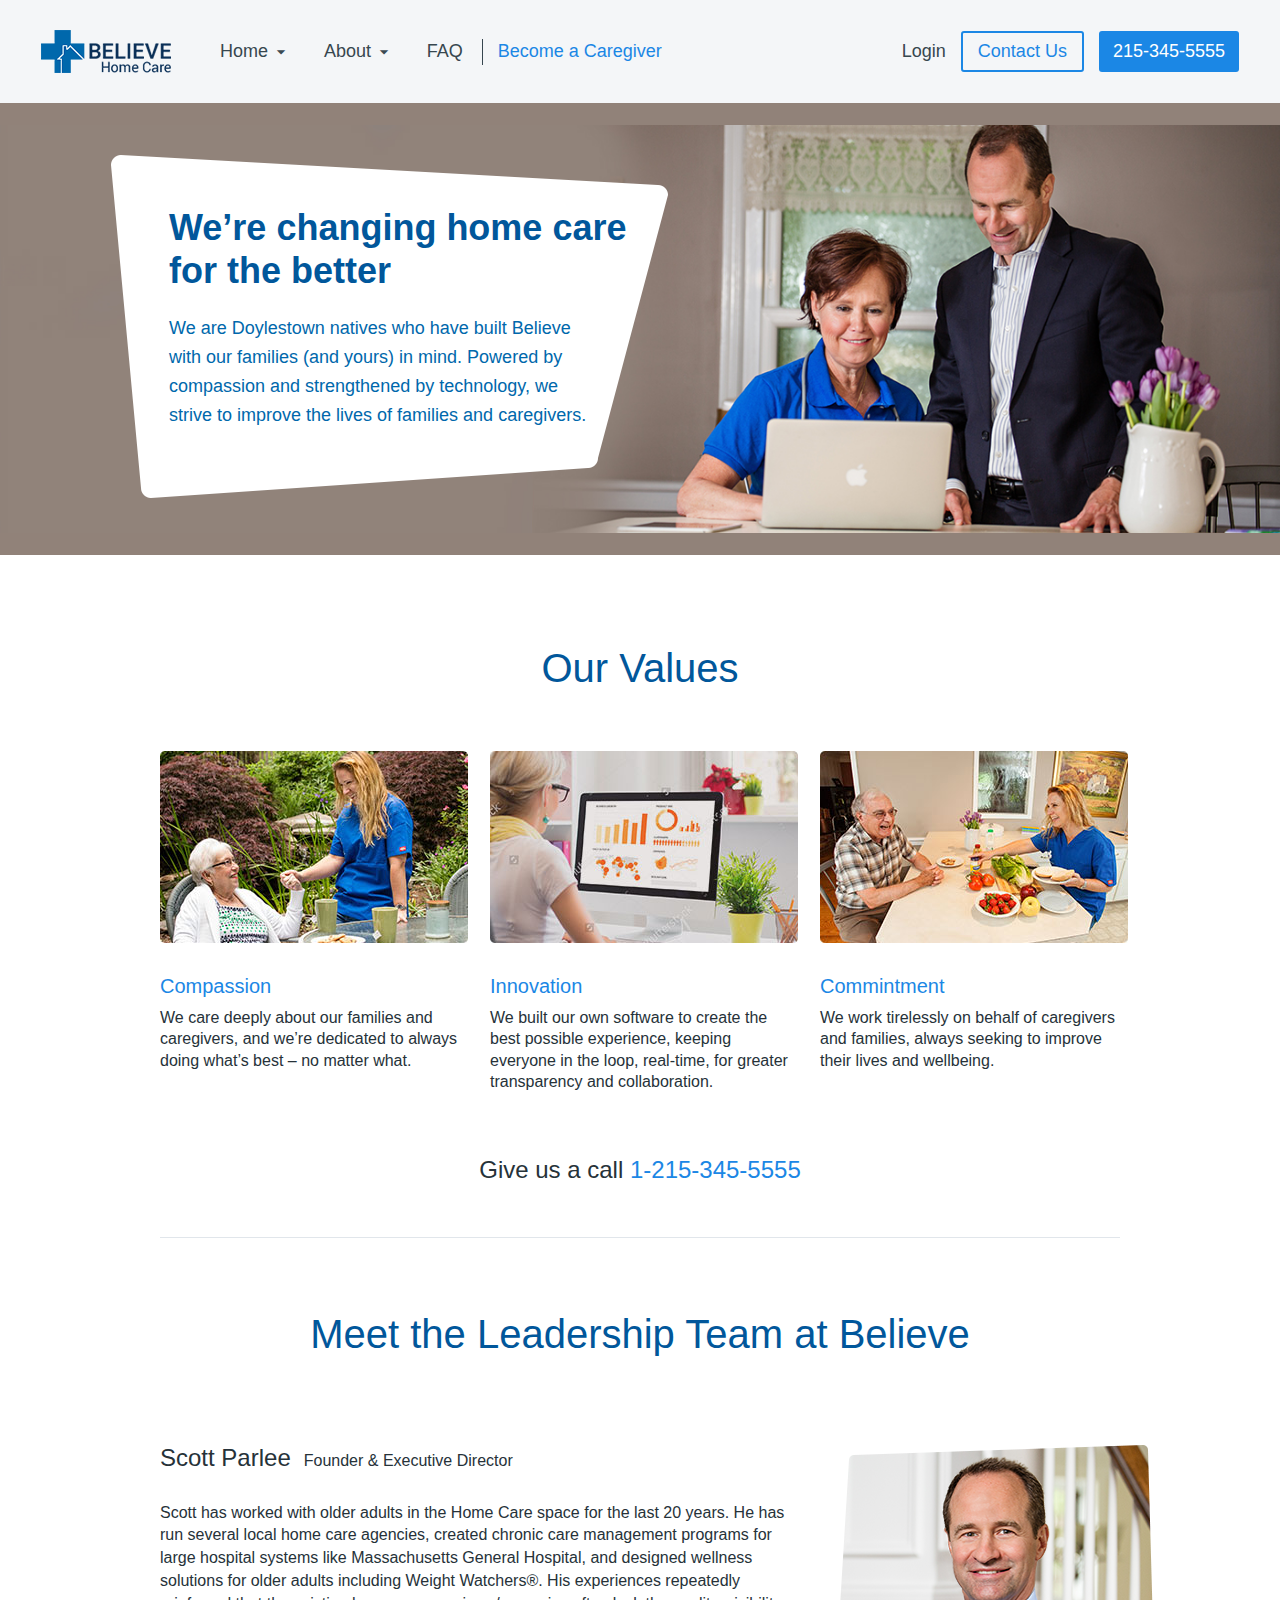
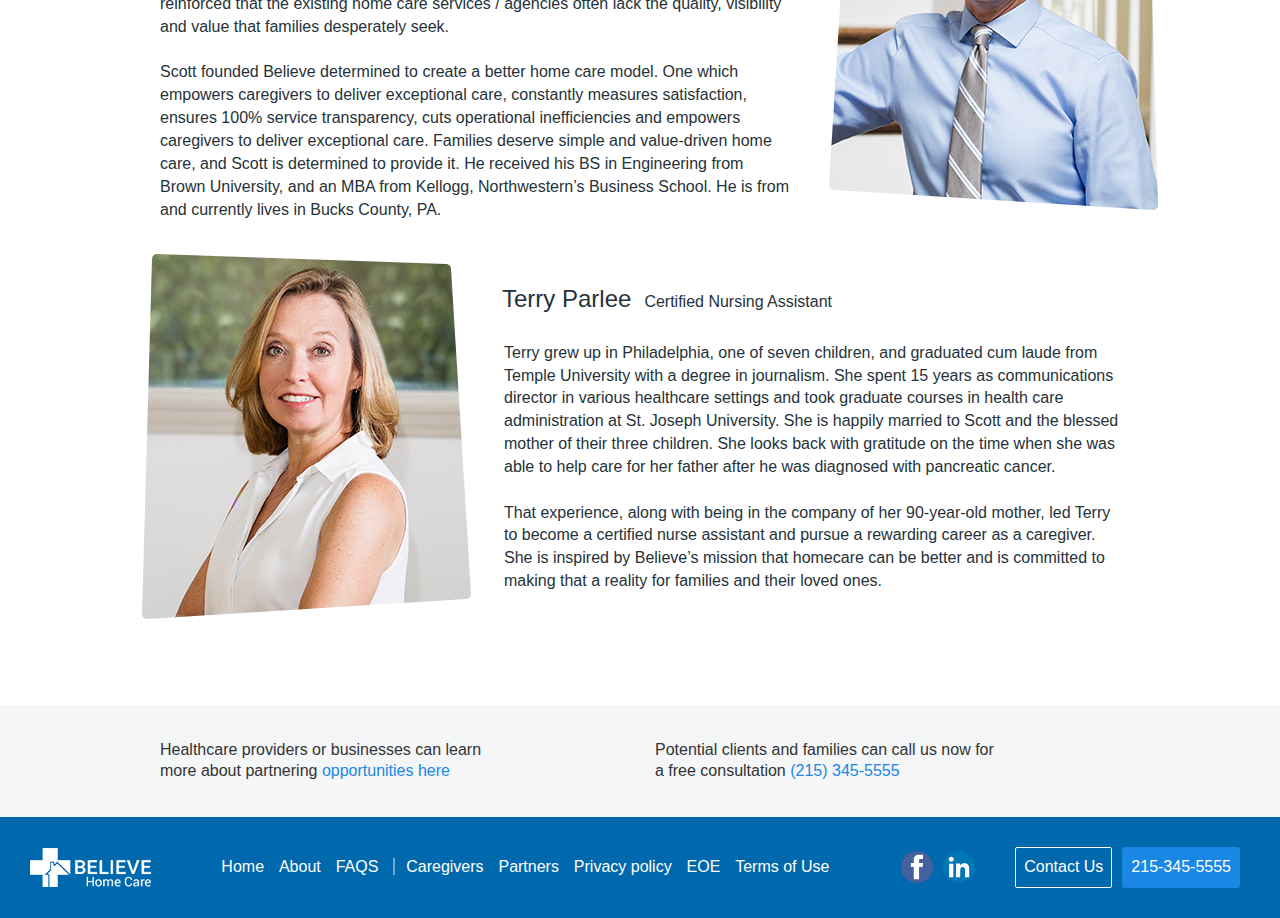
==== commit 4b94e5a3: "REsposive and PP" ====
--- a/about-us.html
+++ b/about-us.html
@@ -1,18 +1,19 @@
 <!DOCTYPE html>
 <head>
 	<meta charset="utf-8" />
+	<meta name="viewport" content="width=device-width, initial-scale=1.0">
 	<title>About us</title>
 	<meta name="description" content="" />
 	<meta name="keywords" content="" />
 	
 			<!--   STYLESHEATS -->
-	<link rel="stylesheet" href="css/bootstrap.min.css"/>
-	<link rel="stylesheet" href="css/style.css"/>
+	<link rel="stylesheet" href="css/bootstrap.min.css">
+	<link rel="stylesheet" href="css/style.css">
 	
 		
 			<!--   FONTS -->
 			
-	<link href='https://fonts.googleapis.com/css?family=Open+Sans:400,600' rel=“stylesheet”/>
+	<link href='https://fonts.googleapis.com/css?family=Open+Sans:400,600' rel=“stylesheet”>
 	<link href="https://fonts.googleapis.com/icon?family=Material+Icons" rel="stylesheet">
 	
 
@@ -24,7 +25,7 @@
     <div class="blue-bg">
 	<div class="header">
 		<div class="logo">
-			<img src="images/logo.png" alt="believe-logo" title="logo">
+			<a href="index.html"><img src="images/logo.png" alt="believe-logo" title="logo"></a>
 		</div>
 		<div class="nav">
 			<ul class="main-nav" role="menu">
@@ -43,13 +44,13 @@
 					</div>
 				
 				</li>
-				<li><a href="faq.html">FAQS</a></li>
+				<li><a href="faq.html">FAQ</a></li>
 				<li><a href="caregivers.html"><a class="caregiver" href="caregivers.html">Become a Caregiver</a></a></li>
 			</ul>
 		</div>
 		<div id="mySidenav" class="sidenav">
 				<a href="javascript:void(0)" class="closebtn" onclick="closeNav()">&times;</a>
-				<img src="images/footer-logo.png"/>
+			<a href="index.html"><img src="images/footer-logo.png" alt=""/></a>
 				<div class="mob-buttons">
 					<div class="row">
 						<div class="col-xs-6">
@@ -80,8 +81,8 @@
 				 			<a href="#team" class="accord-link">Leadership Team</a>
 				 		</div>
 				  </div>
-				<a href="#">FAQ</a>
-				<a href="#">Partners</a>
+				<a href="faq.html">FAQ</a>
+				<a href="partners.html">Partners</a>
 				<a href="#">EOE</a>
 				<a href="#">Privacy Policy</a>
 				<a href="#">Terms of Use</a>
@@ -101,7 +102,7 @@
 	<div class="container">
 		<div class="about-banner-text">
 			<h1>We’re changing home care for the better</h1>
-			<p>We are Doylestown natives who have built Believe with our families (and yours) in mind. Powered by compassion and strengthened by technology, we strive to improve the lives of families and caregivers</p>
+			<p>We are Doylestown natives who have built Believe with our families (and yours) in mind. Powered by compassion and strengthened by technology, we strive to improve the lives of families and caregivers.</p>
 		</div>
 		</div>
 	</div>
@@ -112,21 +113,21 @@
 				<a name="values"></a><h2>Our Values</h2>
 			</div>
 			<div class="col-lg-4 col-xs-12">
-				<img src="images/compassion.jpg"/>
+				<img src="images/compassion.jpg" alt=""/>
 				<h4 class="blue">Compassion</h4>
 				<p>We care deeply about our families and caregivers, and we’re dedicated to always doing what’s best – no matter what.</p>
 			</div>
 			<div class="col-lg-4 col-xs-12">
-				<img src="images/innovation.jpg"/>
+				<img src="images/innovation.jpg" alt=""/>
 				<h4 class="blue">Innovation</h4>
 				<p>We built our own software to create the best possible experience, keeping everyone in the loop, real-time, for greater transparency and collaboration.</p>
 			</div>
 			<div class="col-lg-4 col-xs-12">
-				<img src="images/commitment.jpg"/>
+				<img src="images/commitment.jpg" alt=""/>
 				<h4 class="blue">Commintment</h4>
 				<p>We work tirelessly on behalf of caregivers and families, always seeking to improve their lives and wellbeing.</p>
 			</div>
-			<div class="col-lg-12">
+			<div class="col-lg-12 col-xs-12">
 				<h3>Give us a call <a class="blue" href="tel:+1-215-345-5555">1-215-345-5555</a></h3>
 			</div>
 			
@@ -136,27 +137,27 @@
 			<div class="row">
 				<div class="col-lg-12">
 				<a name="team"></a>
-					<h2>Meet the leadership team at Believe</h2>
+					<h2>Meet the Leadership Team at Believe</h2>
 				</div>
 				<div class="col-lg-8">
 					<h3>Scott Parlee</h3><span>Founder & Executive Director</span>
 					<p>Scott has worked with older adults in the Home Care space for the last 20 years. He has run several local home care agencies, created chronic care management programs for large hospital systems like Massachusetts General Hospital, and designed wellness solutions for older adults including Weight Watchers®. His experiences repeatedly reinforced that the existing home care services / agencies often lack the quality, visibility and value that families desperately seek.</br></br>
 					
-					Scott founded Believe determined to create a better home care model. One which empowers caregivers to deliver exceptional care, constantly measures satisfaction, ensures 100% service transparency, cuts operational inefficiencies and empowers caregivers to deliver exceptional care. Families deserve simple and value-driven home care, and Scott is determined to provide it. He received his BS in Engineering from Brown University, and an MBA from Kellogg, Northwestern’s Business School. He is from and currently lives in Bucks County, PA</p>
+					Scott founded Believe determined to create a better home care model. One which empowers caregivers to deliver exceptional care, constantly measures satisfaction, ensures 100% service transparency, cuts operational inefficiencies and empowers caregivers to deliver exceptional care. Families deserve simple and value-driven home care, and Scott is determined to provide it. He received his BS in Engineering from Brown University, and an MBA from Kellogg, Northwestern’s Business School. He is from and currently lives in Bucks County, PA.</p>
 				</div>
 				<div class="col-lg-4">
-					<img id="scott" src="images/scott-parlee.png"/>
+					<img id="scott" src="images/scott-parlee.png" alt=""/>
 				</div>
 				</div>
 				<div class="row">
 				<div id="terry">
-				<div class="col-lg-4"><img src="images/terry-parlee.png"/></div>
+				<div class="col-lg-4"><img src="images/terry-parlee.png" alt=""/></div>
 				<div class="col-lg-8">
 					
 					<h3>Terry Parlee</h3><span>Certified Nursing Assistant</span>
 					
 					<p>Terry grew up in Philadelphia, one of seven children, and graduated cum laude from Temple University with a degree in journalism. She spent 15 years as communications director in various healthcare settings and took graduate courses in health care administration at St. Joseph University. She is happily married to Scott and the blessed mother of their three children. She looks back with gratitude on the time when she was able to help care for her father after he was diagnosed with pancreatic cancer.</br></br>
-					That experience, along with being in the company of her 90-year-old mother led Terry to become a certified nurse assistant and pursue a rewarding career as a caregiver. She is inspired by Believe’s mission that homecare can be better and is committed to making that a reality for families and their loved ones
+					That experience, along with being in the company of her 90-year-old mother, led Terry to become a certified nurse assistant and pursue a rewarding career as a caregiver. She is inspired by Believe’s mission that homecare can be better and is committed to making that a reality for families and their loved ones.
 					</p>
 					
 				</div>
@@ -166,10 +167,10 @@
 			<div class="above-footer">
 				<div class="container">
 					<div class="row">
-						<div class="col-lg-6">
+						<div class="col-lg-6 col-xs-6">
 							<p>Healthcare providers or businesses can learn more about partnering <a href="#" class="blue">opportunities here</a></p>
 						</div>
-						<div class="col-lg-6">
+						<div class="col-lg-6 col-xs-6">
 							<p>Potential clients and families can call us now for a free consultation  <a href="tel:+1-215-345-5555" class="blue">(215) 345-5555</a></p>
 						</div>
 					</div>
@@ -178,7 +179,7 @@
 		</div>
 		<div class="footer">
 		<div class="footer-logo">
-			<img src="images/footer-logo.png">
+			<a href="index.html"><img src="images/footer-logo.png" alt="footer-logo"></a>
 		</div>
 		<div class="nav">
 			<ul class="footer-nav">
@@ -193,10 +194,8 @@
 			</ul>
 		</div>
 		<div class="social">
-			<a href="#"><img src="images/facebook.svg"></a>
-			<a href="#"><img src="images/google.svg"></a>
-			<a href="#"><img src="images/linkedin.svg"></a>
-			<a href="#"><img src="images/twitter.svg"></a>
+			<a href="#"><img src="images/facebook.svg" alt=""></a>
+			<a href="#"><img src="images/linkedin.svg" alt=""></a>
 		</div>
 		<div class="footer-contact">
 			<a class="btn-outline" href="contact-us.html">Contact Us</a>
--- a/css/style.css
+++ b/css/style.css
@@ -47,6 +47,14 @@
 .main-nav li a:hover{
 	color: #01579b;
 }
+.main-nav li:nth-child(3){
+	margin-right: 15px;
+}
+.main-nav li:nth-child(4){
+	padding-left: 15px;
+	border-left: 1px solid #37464f;
+}
+
 
 .main-nav li:last-child a{
 	color: #1b87e5;
@@ -109,9 +117,9 @@
 
 .login{
 	display: flex;
-	flex-grow: 1;
 	justify-content: flex-end;
 	align-items: center;
+	flex-grow: 1;
 }
 .login a:first-child{
 	color: #37474F;	
@@ -163,16 +171,16 @@
     margin-bottom: 4px;
 }
 .banner{
-	background: #fff url(../images/banner.jpg) center center no-repeat;
+	background: #fff url(../images/banner.png) center center no-repeat;
 	width: 100%;
 	background-size: cover;
 	height: 100%;
 	min-height: 665px;
-	padding-top: 62px;
+	padding-top: 68px;
 	margin-bottom: 63px;
 }
 .welcome-text{
-	margin-left: -78px;
+	margin-left: -66px;
 	background: url(../images/banner-text-bg.png) center center no-repeat;
 	width: 554px;
 	height: 503px
@@ -184,15 +192,16 @@
 	font-size: 36px;
 	margin-top: 0;
 	font-weight: 600;
-	padding: 60px 0 0 76px;
-	line-height: 1.2;
-	margin-bottom: 28px;
+	padding: 64px 0 0 76px;
+	line-height: 1.35;
+	margin-bottom: 16px;
 }
 .welcome-text p{
 	max-width: 477px;
 	font-size: 17px;
 	padding-left: 76px;
 	font-weight: 600;
+	line-height: 1.6;
 }
 
 .welcome-text a.btn-filled{
@@ -206,14 +215,14 @@
 	font-size: 16px;	
 }
 .welcome-text .small p{
-	padding-bottom: 28px;
+	padding-bottom: 19px;
 	margin-bottom: 0;
 }
 .blue{
 	color: #1b87e5;
 }
 .welcome-text .small{
-	padding-top: 45px;
+	padding-top: 28px;
 }
 /** Scroll **/
 @keyframes mouse-wheel {
@@ -231,18 +240,17 @@
     }
 }
 .mouse {
-    position: absolute;
+   position: absolute;
     box-sizing: border-box;
     left: 50%;
-    margin-top: 71px;
-    width: 30px;
-    margin-left: -6px;
-    height: 48px;
+    margin-top: 75px;
+    width: 24px;
+    margin-left: -4px;
+    height: 35px;
     border-radius: 15px;
     border: 2px solid #aabac2;
     -webkit-transform: translateZ(0);
     transform: translateZ(0);
-
 }
 .mouse__wheel {
     position: absolute;
@@ -262,7 +270,7 @@
 	position: absolute;
 	left: 50%;
 	margin-top: 123px;
-	margin-left: -52px;
+	margin-left: -56px;
 	color: #aabac2;
 	font-size: 12px;
 	font-weight: 600;
@@ -276,13 +284,14 @@
 	color: #01579b;
 	line-height: 1.667;
 	font-weight: 400;
+	margin-bottom: 15px;
 }
 .semibold{
 	font-weight: 600;
 }
 .top-text .semibold{
 	max-width: 750px;
-	margin-bottom: 47px;
+	margin-bottom: 39px;
 }
 
 /*carousel*/
@@ -292,40 +301,23 @@
 .active .col-xs-4 img{
 	margin-bottom: 25px;
 }
-/*.active .col-xs-4:nth-child(2) img{
-	margin-left: auto;
-	margin-right: auto;
-}
-.active .col-xs-4:last-child img{
-	margin-left: auto;
-	margin-right: 0;
-}
-.active .col-xs-4:first-child{
-	padding-left: 0;
-}
-/*.slide{
-	display: flex;
-	flex-wrap: wrap;
-	justify-content: space-around;
-}*/
 .slide img{
-	min-width:290px;
+	min-width:308px;
 	
 }
 .slide p{
 	min-width:305px;
 	
 }
-/*.slide .first{
-	justify-content: flex-start;	
-}
-.slide .second{
-	
-	justify-content: center;	
-}
-/*.slide .trird{
-	justify-content: flex-end;	
-}*/
+.slide p.blue{
+	margin-top: 21px;
+	margin-bottom: 0px;	
+}
+.slide p.small{
+	font-size: 16px;
+	
+}
+
 .no-pad{
 	padding-left: 0;
 	padding-right: 0;
@@ -370,14 +362,14 @@
 }
 .right .material-icons {
 	position: absolute;
-    top: 25%;
-    right: -35px;
+    top: 28%;
+    right: -42px;
     color: #8fa4ae;
     font-size: 48px;
 }
 .left .material-icons {
 	position: absolute;
-    top: 25%;
+    top: 28%;
     left: -35px;
     color: #8fa4ae;
     font-size: 48px;
@@ -385,9 +377,15 @@
 .carousel-inner .small p{
 	margin-bottom: 9px;
 }
+a.carousel-control{
+	display: none;
+}
+a.carousel-control i{
+	display: none;
+}
 /** carousel end **/
 .icons-set{
-	margin-bottom: 42px;
+	margin-bottom: 47px;
 }
 .icons-set .container{
 	padding-top: 64px;
@@ -400,7 +398,8 @@
 	background: url(../images/clipboard.svg) center center no-repeat;
 	background-size: contain;
 	width: 40px;
-	height: 56px;	
+	height: 56px;
+	margin-top: 6px;
 }
 .clock:before{
 	position: absolute;
@@ -409,25 +408,28 @@
 	background: url(../images/Clock%2024.svg) center center no-repeat;
 	background-size: contain;
 	width: 54px;
-	height: 54px;	
+	height: 54px;
+	margin-top: 9px;
 }
 .medal:before{
 	position: absolute;
 	content: '';
-	left: 58px;
+	left: 60px;
 	background: url(../images/Medal.svg) center center no-repeat;
 	background-size: contain;
 	width: 51px;
-	height: 53px;	
+	height: 53px;
+	margin-top: 7px;
 }
 .shield:before{
 	position: absolute;
 	content: '';
-	left: 60px;
+	left: 61px;
 	background: url(../images/Shield.svg) center center no-repeat;
 	background-size: contain;
 	width: 46px;
-	height: 58px;	
+	height: 58px;
+	margin-top: 9px;
 }
 .with-icon{
 	padding-left: 82px;
@@ -454,7 +456,7 @@
 	width: 100%;
 	height: 774px;
 	float: left;
-	background: url(../images/smartest-technology-banner.jpg) left center no-repeat;
+	background: #f7f7f7 url(../images/smartest-technology-banner.png) left center no-repeat;
 	background-size: cover;
 	margin-bottom: 61px;
 }
@@ -462,13 +464,13 @@
 div.message{
 	background: url(../images/message-bg.png) center center no-repeat;
 	background-size: contain;
-	width: 456px;
-	height: 210px;
-	padding: 57px 56px;
+	width: 453px;
+	height: 21px;
+	padding: 88px 0 50px 100px;
 	margin-top: 540px;
     margin-left: -125px;
 }
-.message:before{
+/*.message:before{
 	position: absolute;
 	content: '';
 	background: url(../images/face.png) center center no-repeat;
@@ -476,7 +478,7 @@
 	height: 94px;
 	bottom: 201px;
     right: 172px;
-}
+}*/
 .message p:first-child{
 	font-size: 20px;
 }
@@ -489,7 +491,8 @@
     color: #01579b;
     line-height: 1.667;
     font-weight: 400;
-	margin-top: 53px
+	margin-top: 53px;
+	margin-bottom: 14px;
 }
 /*.smt-text{
 	width: 45%;
@@ -497,12 +500,12 @@
 }*/
 .smt-text .semibold{
 	max-width: 400px;
-	margin-bottom: 52px;
+	margin-bottom: 44px;
 }
 .with-arrows{
 	padding-left: 36px;
     max-width: 514px;
-	margin-bottom: 32px
+	margin-bottom: 23px
 }
 .with-arrows:before{
 	position: absolute;
@@ -515,16 +518,16 @@
     margin-top: 5px;
 }
 .with-arrows.last{
-	margin-bottom: 52px;
+	margin-bottom: 47px;
 }
 .smt-text .small{
 	margin-left: 36px;
 }
 .smt-text .small p{
-	margin-bottom: 20px;
+	margin-bottom: 25px;
 }
 .fullwide a.btn-filled{
-	padding: 9.5px 53px;
+	padding: 12px 53px;
 }
 .custom-care{
 	margin-bottom: 30px;
@@ -536,91 +539,114 @@
 	margin-bottom: 36px;
 }
 .custom-care .with-icon{
-	margin-bottom: 34px;
-}
+	margin-bottom: 39px;
+}
+.custom-care .with-icon p.blue{
+	margin-bottom: 5px;
+}
+
 .pills:before{
 	position: absolute;
 	content: '';
-	left: 30px;
+	left: 24px;
 	background: url(../images/Meds.svg) center center no-repeat;
 	background-size: contain;
 	width: 45px;
 	height: 58px;
+	margin-top: 4px;
 }
 .meal:before{
 	position: absolute;
 	content: '';
-	left: 25px;
+	left: 16px;
 	background: url(../images/meal.svg) center center no-repeat;
 	background-size: contain;
 	width: 58px;
 	height: 43px;
+	margin-top: 5px;
 }
 .cleaning:before{
 	position: absolute;
 	content: '';
-	left: 28px;
+	left: 22px;
 	background: url(../images/Clean.svg) center center no-repeat;
 	background-size: contain;
 	width: 55px;
 	height: 57px;
+	margin-top: 4px;
 }
 .companionship:before{
 	position: absolute;
 	content: '';
-	left: 35px;
+	left: 21px;
 	background: url(../images/grows.svg) center center no-repeat;
 	background-size: contain;
 	width: 53px;
 	height: 61px;
+	margin-top: 15px;
 }
 .active-icon:before{
 	position: absolute;
 	content: '';
-	left: 35px;
+	left: 20px;
 	background: url(../images/active.svg) center center no-repeat;
 	background-size: contain;
 	width: 34px; 
 	height: 57px;
+	margin-top: 6px;
 }
 .transportation:before{
 	position: absolute;
 	content: '';
-	left: 22px;
+	left: 11px;
 	background: url(../images/car.svg) center center no-repeat;
 	background-size: contain;
 	width: 58px;
 	height: 40px;
+	margin-top: 5px;
 }
 .personal-care:before{
 	position: absolute;
 	content: '';
-	left: 20px;
+	left: 13px;
 	background: url(../images/bath.svg) center center no-repeat;
 	background-size: contain;
 	width: 60px;
 	height: 48px;
+	margin-top: 8px;
 }
 
 .contact-form{
-	padding: 91px 0 265px 0;
-	background: #f0f1f1 url(../images/contact-section-bg.jpg) left bottom no-repeat;
-	background-size: contain;
+	padding: 79px 0 190px 0;
+	background: #d3cfc8 url(../images/contact-section-bg.png) -30px bottom no-repeat;
+	background-size: cover;
 }
 .contact-form h2{
 	font-size: 36px;
 	font-weight: 400;
 	color: #263239;
+	line-height: 1.3;
+	margin-top: 0;
+	margin-bottom: 21px;
+}
+p#fill{
+	margin-bottom: 23px;
 }
 form{
 	background: #fff;
-	padding: 30px;
-	width: 470px;
+	margin-top: 9px;
+	padding: 26px 30px 30px 29px;
+	width: 450px;
 	/*height: 607px;*/
 	font-family:  "Open Sans", sans-serif;
 	font-size: 18px;
 	border-radius: 5px;
 	box-shadow: 0px 3px 37px 0px rgba(68, 55, 41, 0.32);
+	margin-left: 17px;
+}
+form p.lead{
+	font-size: 24px;
+	margin-left: -1px;	
 }
 form input::placeholder{
 	color: #898c8f;
@@ -633,26 +659,26 @@
 	font-weight: 400;
 }
 .form-row.name{
-	margin-bottom: 29px;
+	margin-bottom: 25px;
 }
 #choose{
-	margin-bottom: 21px;
+	margin-bottom: 13px;
 }
 .form-row.form-checkbox{
-	margin-bottom: 20px;
+	margin-bottom: 9px;
 }
 .form-row.zip{
 	margin-bottom: 15px;
 }
 .form-row.questions{
-	margin-bottom: 15px
+	margin-bottom: 10px
 }
 .form-row input[type="text"],input[type="email"], textarea {
 	width: 100%;
 	border-radius: 2px;
 	border: 1px solid #d5d9de;
 	background: #f9fafb;
-	padding: 17px 0 14px 16px;
+	padding: 15px 0 14px 16px;
 	height: 47px;
 	color: #898c8f;
 	font-size: 18px;
@@ -660,6 +686,7 @@
 }
 textarea {
 	height: 94px;
+	padding-top: 10px;
 }
 .form-control{
 	height: 47px;
@@ -668,14 +695,17 @@
 	font-weight: 400;
 	margin-bottom: 25px;
 	border-radius: 3px;
+	padding-left: 13px;
 	-webkit-appearance: none;
+	-moz-appearance: none;
+	
 }
 .form-control:focus{
 	border: 1px solid #d5d9de;
 	-webkit-box-shadow: inset 0 0px 0px rgba(0,0,0,.075), 0 0 0px rgba(102,175,233,.6);
     box-shadow: inset 0 0px 0px rgba(0,0,0,.075), 0 0 0px rgba(102,175,233)
 }
-.form-row.hear:before{
+#home .form-row.hear:before{
 	position: absolute;
 	content: '';
 	background: url(../images/ic_keyboard_arrow_down_black_24px.svg) center center no-repeat;
@@ -684,17 +714,26 @@
 	width: 40px;
     height: 30px;
 }
+.form-row.hear:before{
+	position: absolute;
+	content: '';
+	background: url(../images/ic_keyboard_arrow_down_black_24px.svg) center center no-repeat;
+	left: 386px;
+    margin-top: 10px;
+	width: 40px;
+    height: 30px;
+}
 form label{
 	font-weight: 400;
 	color: #676c77;
 }
 /*radio buttons*/
 .radio {
-  margin: 39px 0 25px 0;
+  margin: 30px 0 20px 0;
 }
 .radio label{
 	padding-left: 0px;
-	padding-right: 32px;
+	padding-right: 25px;
 	font-weight: 400;
 }
 .radio label:first-child{
@@ -713,7 +752,7 @@
   width: 18px;
   height: 18px;
   position: relative;
-  top: 1px;
+  top: 3px;
   margin-right: 16px;
   vertical-align: top;
   cursor: pointer;
@@ -741,13 +780,13 @@
 
 /*Checkboxes*/
 input[type="checkbox"]{
-	margin-right: 18px;
+	margin-right: 12px;
 }
 input, select, textarea:focus {
 	outline: none;
 }
 #form-mail{
-	margin-right: 34px;
+	margin-right: 28px;
 }
 .option-input {
 	-webkit-appearance: none;
@@ -815,7 +854,7 @@
 
 input[type="submit"]{
 	width: 100%;
-	padding: 16px 0;
+	padding: 11px 0;
 	border-radius: 3px;
 	border: 0;
 	font-size: 18px;
@@ -824,6 +863,11 @@
 	text-align: center;
   
 }
+select option.dd{
+	padding: 9px 13px;
+    border-bottom: 1px solid #d5d9de;
+    border-top: 1px solid #d5d9de;
+}
 
 /**** ABOUT US PAGE ****/
 .about-banner{
@@ -831,12 +875,12 @@
 	width: 100%;
 	background-size: contain;
 	height: 100%;
-	height: 446px;
+	height: 452px;
 	padding-top: 52px;
-	margin-bottom: 77px;
+	margin-bottom: 71px;
 }
 .about-banner-text{
-	margin-left: -58px;
+	margin-left: -49px;
 	background: url(../images/about-banner-text-bg.png) center center no-repeat;
 	width: 557px;
 	height: 343px
@@ -849,7 +893,7 @@
     font-weight: 600;
     padding: 51px 0 0 58px;
     line-height: 1.2;
-    margin-bottom: 28px;
+    margin-bottom: 22px;
 }
 .about-banner-text p{
 	color: #0068ac;
@@ -863,15 +907,17 @@
 	font-size: 40px;
 	font-weight: 400;
 	color: #01579b;
-	margin-bottom: 62px
+	margin-bottom: 61px
 }
 .values img{
+	min-width: 308px;
+	margin-right: 0;
 	margin-bottom: 22px;
 }
 .values h4{
 	font-size: 20px;
 	font-weight: 400;
-	margin-bottom: 13px;
+	margin-bottom: 10px;
 }
 .values p{
 	font-size: 16px;
@@ -886,8 +932,9 @@
 	color: #263239;
 	text-align: center;
 	border-bottom: 1px solid #e1e6eb;
-    padding-bottom: 56px;
-    margin-bottom: 54px;;		
+	margin-top: 24px;
+	margin-bottom: 54px;
+    padding-bottom: 54px;  		
 }
 .values a{
 	font-size: 24px;
@@ -896,21 +943,25 @@
 	border-bottom: 1px solid #e1e6eb;
 }
 .leadership{
-	margin-bottom: 61px;
+	margin-bottom: 86px;
+}
+.leadership .row:last-child{
+	margin-top: 17px;
 }
 .leadership h3{
 	font-size: 24px;
 	font-weight: 400;
 	color: #263239;
 	display: inline-block;
-	margin-bottom: 39px;
+	margin-top: 28px;
+	margin-bottom: 30px;
 	margin-right: 13px;
 }
 .leadership p{
 	font-size: 16px;
 	font-weight: 400;
 	color: #263239;
-	margin-bottom: 40px;
+	margin-bottom: 16px;
 }
 .leadership span{
 	font-size: 16px;
@@ -919,17 +970,17 @@
 	
 }
 img#scott{
-	margin-top: 21px;
+	margin-top: 28px;
     margin-left: 9px;
 }
 #terry img{
-	margin-top: -14px;
+	/*margin-top: -24px;*/
     margin-left: -18px;
 
 }
 #terry h3{
 	padding-left: 12px;
-    margin-top: 21px;
+    margin-top: 32px;
 	margin-bottom: 29px;
 }
 #terry p{
@@ -952,11 +1003,11 @@
 
 /**** FAQ ****/
 .faq-banner{
-	background: url(../images/faq-banner.jpg) center top no-repeat;
+	background: url(../images/faq-banner.png) center top no-repeat;
 	background-size: contain;
 	width: 100%;
 	min-height: 704px;
-	padding-top: 147px;
+	padding-top: 220px;
 }
 .faq-banner h1{
 	font-size: 60px;
@@ -974,7 +1025,7 @@
 .faq{
 	box-shadow: 0px 3px 24px 0px rgba(1, 55, 91, 0.15);
 	margin-bottom: 102px;
-	padding: 53px 0;
+	padding: 45px 0;
 	background-color: #fff;
 	border-radius: 5px;
 }
@@ -1103,7 +1154,7 @@
 /**** CAREGIVERS ****/
 
 .caregivers-banner{
-	background: #2279af url(../images/caregivers-banner.jpg) center center no-repeat;
+	background: #0288d1 url(../images/caregivers-banner.jpg) center center no-repeat;
 	background-size: contain;
 	width: 100%;
 	min-height: 329px;
@@ -1114,10 +1165,10 @@
 	font-size: 40px;
 	font-weight: 400;
 	color: #fff;
-	margin-bottom: 46px;
+	margin-bottom: 25px;
 }
 .caregivers-banner p{
-	max-width: 940px;
+	max-width: 500px;
 	color: #fff;
 	
 }
@@ -1196,7 +1247,7 @@
 }
 .form-row.half{
 	display: inline-block;
-	width: 196px;
+	width: 188px;
 }
 .after-form-text{
 	margin-top: 23px;
@@ -1389,13 +1440,17 @@
 }
 
 .contact h2{
+	max-width: 400px;
 	font-size: 36px;
 	font-weight: 400;
 	color: #03579b;
 	margin-bottom: 30px;
 }
+#less-wider{
+	max-width: 400px;
+}
 .contact-form.contact{
-	padding: 61px 0 94px 0;
+	padding: 61px 0 140px 0;
 }
 .contact .col-lg-12{
 	margin-bottom: 23px;
@@ -1424,6 +1479,7 @@
 }
 #contact-us .form-control{
 	margin-bottom: 15px;
+	padding-left: 15px;
 }
 #contact-us .form-row.questions{
 	margin-bottom: 25px;
@@ -1448,6 +1504,7 @@
 	list-style: none;
 	padding-left: 40px;
 	margin-bottom: 0;
+	padding-right: 30px;
 }
 .footer-nav li{
 	margin-right: 11px;
@@ -1457,6 +1514,7 @@
 }
 .footer-nav li a{
 	color: #fff;
+	font-size: 16px;
 }
 .footer-nav li a:hover{
 	color: #fff;
@@ -1469,7 +1527,6 @@
 	display: flex;
     justify-content: flex-end;
     align-items: center;
-	margin-right: 20px;
 }
 .social img{
 	display: inline-block;
@@ -1494,6 +1551,9 @@
 	padding: 9px;
 	font-size: 16px;
 }
+.footer-contact .btn-outline:hover{
+	color:#0068ac;
+}
 
 
 
@@ -1511,18 +1571,741 @@
 
 
 /**** MEDIA SCREENS ****/
-@media only screen and (max-width:736px){
-	
+@media only screen and (max-width:1024px) {
+body{
+	overflow-x: hidden;	
+	}	
 .blue-bg{
 	position: fixed;
 	z-index: 9999;
 	}
 .header{
-	/*position: fixed;*/
 	margin: 0 20px;
 	padding: 14px 0;
-	
-	background-color: 
+	}
+.nav{
+	display: none;
+	}
+#login{
+	display: none;
+	}
+#contact{
+	display: none;
+	}
+.burger{
+	order: 1;
+	}
+.logo{
+	order: 2;
+	margin-left: 29px;
+	margin-right: 27px;
+	width: 122px;
+	}
+.login {
+    order: 3;
+	margin-right: 20px;
+}
+.login a{
+	font-size: 16px;
+	padding: 9px 12px;
+}
+/*** mobile menu ***/
+
+.sidenav {
+    height: 100%; 
+    width: 0; 
+    position: fixed; 
+    z-index: 1; 
+    top: 0;
+    left: 0;
+    background-color: #1b87e5; 
+    overflow-x: hidden;
+    padding-top: 20px;
+    transition: 0.1s; 
+}
+
+
+.sidenav a {
+    padding: 18px 8px 18px 20px;
+    text-decoration: none;
+    font-size: 16px;
+    color: #fff;
+    display: block;
+    transition: 0.3s
+}
+
+
+.sidenav a:hover, .offcanvas a:focus{
+    color: #f1f1f1;
+}
+
+
+.sidenav .closebtn {
+    position: absolute;
+    top: 0;
+    right: 25px;
+    font-size: 36px;
+    margin-left: 50px;
+}
+
+
+#main {
+    transition: margin-left .5s;
+    padding: 20px;
+}
+
+/* On smaller screens, where height is less than 450px, change the style of the sidenav (less padding and a smaller font size) */
+#mySidenav{
+	display: inline-block;
+	
+}
+	
+span.burger{
+	display: inline-block;
+	color: #1b87e5;
+	font-size: 34px;
+	cursor: pointer;
+	}
+.sidenav img{
+	padding-left: 20px;
+	margin-bottom: 30px;
+	}
+.mob-buttons{
+	padding: 0 20px;	
+	}
+.mob-buttons a{
+	width: 100%;
+	padding: 10px 0;
+	margin-bottom: 15px;
+	text-align: center;
+	border: 1px solid #fff;
+	border-radius: 2px;
+	color: #FFF;
+	font-size: 16px;
+	}
+.mob-buttons a:hover{
+	background: #fff;
+	color: #1b87e5;
+	transition: 0.3s;
+	}
+.menu-accord{
+	display: flex;
+	flex-wrap: wrap;
+	flex-basis: 280px;
+	}
+a.with-drop{
+	display: inline-block;
+	min-width: 140px;	
+	}
+.drop{
+	display: inline-block;
+	width: 140px;
+	padding: 18px 8px 18px 20px;
+	cursor: pointer;
+	float: right;
+	color: #fff;
+	}
+.drop i{
+	float: right;
+	padding-right: 7px;
+	}
+.accord-link{
+	background: #1878cc;
+	width: 280px;
+	display: block !important;
+	}
+.hide{
+	display: none;
+	}
+.show{
+	display: block;
+	}
+	
+/*** end mobile menu ***/
+	
+/**** MOBILE HOME ****/
+.banner{
+	min-height: 639px;
+	margin-bottom: 20px;
+	}	
+.welcome-text{
+	background: url(../images/mob-banner-text-bg.png) center center no-repeat;
+	width: 335px;
+	height: 426px;
+	margin-top: 86px;
+	margin-left: 57px;
+	margin-right: auto;
+	}	
+.welcome-text h1{
+	font-size: 24px;
+	padding: 50px 33px 0 33px;
+	margin-bottom: 14px;
+	
+	}
+.welcome-text p{
+	font-size: 16px;
+	line-height: 1.2;
+	padding: 0 33px;
+	margin-bottom: 20px;
+	}	
+.welcome-text .small{
+	padding-top: 0;
+	margin-bottom: 21px;
+	}
+.welcome-text .small p{
+	padding-top: 0;
+	}
+.welcome-text a.btn-filled{
+	font-size: 22px;
+	padding: 7.5px 45px;
+	margin-left: 33px;
+	}
+.mouse{
+	margin-top: 36px;	
+	}
+.more{
+	margin-top: 85px;
+	}
+.top-text{
+	padding: 0 20px;	
+	}
+.top-text h2{
+	font-size: 24px;
+	}
+.top-text p{
+	font-size: 16px;
+	}
+	
+.carousel{
+	padding: 0;	
+	}
+.carousel-inner{
+	padding: 0 30px;
+	}
+/*.carousel .item .col-xs-12:nth-last-child(-n+2) {
+      display: none;
+   }*/
+.right .material-icons {
+	position: absolute;
+    top: 27%;
+    right: -1px;
+    color: #8fa4ae;
+    font-size: 48px;
+}
+.left .material-icons {
+	position: absolute;
+    top: 27%;
+    left: -1px;
+    color: #8fa4ae;
+    font-size: 48px;
+}
+.slide img{
+	width: 280px;
+	min-width: 280px;
+	margin-left: auto;
+	margin-right: auto;
+	}
+.slide p{
+	width: 280px;
+	font-size: 16px;
+	margin-left: auto;
+	margin-right: auto;
+	}
+.icons-set {
+	background: #fff;
+	margin-bottom: 50px;
+	padding: 0 20px;
+	
+	}
+.icons-set .container {
+    padding-top: 45px;
+	}
+.icons-set .with-icon {
+    padding-left: 75px;
+	line-height: 1.35;
+	max-width: 600px;
+	margin-bottom: 37px;
+}
+.with-icon.clipboard:before {
+   margin-top: -5px;
+}
+.with-icon.clock:before {
+   margin-top: -5px;
+}
+
+.with-icon.medal{
+	padding-left: 75px;
+	margin-bottom: 40px;
+	
+	}
+.with-icon.medal:before{
+	left: 19px;
+	margin-top: -5px;
+	}
+.with-icon.shield{
+	padding-left: 75px;
+	margin-bottom: 0;
+	}
+.with-icon.shield:before{
+	left:21px;
+	margin-top: -5px;
+	}
+.fullwide {
+	background: url(../images/smartest-technology-banner-mob.png) left center no-repeat;
+	background-size: contain;
+	background-color: #f0f5f9;
+	height: auto;
+	margin-bottom: 27px;
+	}
+.fullwide .smt-text {
+	padding: 0 0 0 40px;
+	}
+.fullwide .container .row{
+	display: flex;
+	flex-wrap: wrap;
+	}
+.fullwide .container .row .col-xs-12:first-child{
+	
+	}
+.fullwide .container .row .col-xs-12:last-child{
+	margin-bottom: 30px;
+	padding: 0 20px 20px 20px;
+	}
+
+.fullwide h2{
+	font-size: 24px;
+	margin-top: 30px;
+	margin-bottom: 7px;
+	}
+.fullwide .semibold{
+	margin-bottom: 15px;	
+	}
+.fullwide p{
+	font-size: 16px;	
+	}
+.fullwide .with-arrows{
+	font-size: 18px;
+	margin-bottom: 15px;	
+	}
+.fullwide .with-arrows.last {
+    margin-bottom: 29px;
+	}
+.custom-care{
+	margin-top: 50px;
+	margin-bottom: 40px;
+	padding: 0 20px;
+	}
+.custom-care .col-lg-12 {
+    margin-bottom: 23px;
+}
+.custom-care h2{
+	font-size: 24px;
+	margin-top: 0;
+	margin-bottom: 15px;
+	}
+.custom-care .semibold{
+	max-width: 885px;
+	font-size: 16px;
+	line-height: 1.35;
+	}
+.custom-care .with-icon{
+	max-width: 600px;
+	font-size: 16px;
+	margin-bottom: 17px;
+	line-height: 1.3;
+	
+	}
+.custom-care .with-icon .blue{
+	font-size: 18px;
+	margin-bottom: 4px;
+	}
+
+.contact-form{
+	padding:40px 20px 50px 20px;
+	background: url(../images/contact-section-bg.png) -80px center no-repeat;
+	background-size: cover;
+	
+	}
+.contact-form .col-xs-12{
+	margin-bottom: 46px;
+	width: 50%;
+	}
+.contact-form h2{
+	font-size: 24px;
+	line-height: 1.35;
+	margin-top: 0;
+	margin-bottom: 17px;
+	}
+.contact-form p{
+	font-size: 18px;	
+	}
+.contact-form .blue{
+	font-size: 18px;
+	}
+#home{
+	width: 330px;
+	margin-left: 0;
+	}
+.radio {
+    margin: 24px 0 16px 0;
+}
+.form-row.name {
+    margin-bottom: 20px;
+}
+#choose {
+    margin-bottom: 14px;
+}
+.form-row.form-checkbox {
+    margin-bottom: 10px;
+}
+form input::placeholder{
+	color: #898c8f;
+	font-size: 16px;
+	font-weight: 400;
+}
+form textarea::placeholder{
+	color: #898c8f;
+	font-size: 16px;
+	font-weight: 400;
+	}
+
+#home select{
+	-moz-appearance: none;
+	font-size: 16px;
+	}
+#home .form-row.hear:before {
+	left: 277px;	
+	}
+.footer{
+	flex-wrap: nowrap;
+	align-items: center;
+	padding: 30px 20px;
+	justify-content: space-around;
+	}
+.footer-nav{
+	display: none;
+	}
+.social{
+	margin-right: 0;	
+	}
+.footer-contact{
+	justify-content:space-around;
+	}
+.footer-contact a{
+	width: 50%;
+	}
+	
+/**** MOBILE HOME END ****/
+.about-banner{
+	background: url(../images/about-banner.jpg) -400px center no-repeat;
+	height: 566px;
+	margin-bottom: 44px;
+	}	
+	
+.about-banner-text{
+	background: url(../images/about-banner-text-bg-mob.png) center center no-repeat;
+	background-size: cover;
+    width: 335px;
+    height: 304px;
+    margin-top: 73px;
+    margin-left: 30px;
+    margin-right: auto;
+}
+
+	
+.about-banner-text h1{
+	font-size: 24px;
+	margin-bottom: 14px;
+	padding: 53px 0 0 41px;
+	}
+.about-banner-text p{
+	font-size: 16px;
+	line-height: 1.35;
+	padding: 0 30px 0 41px;
+	
+	}
+.about-main-content{
+	padding: 0 20px;	
+	}
+.about-main-content h2{
+	font-size: 24px;
+	text-align: left;
+	margin-top: 0;
+	margin-bottom: 28px;
+	}
+.values img{
+	float: left;
+	margin-right: 25px;
+	}
+.values h4{
+	font-size: 18px;
+	display: block;
+	max-width: 110px;
+	float: left;
+	}
+.values p{
+	font-size: 16px;
+	margin-bottom: 24px;
+	max-width: 252px;
+	float: left;
+	}
+.values .col-xs-12:last-child{
+	margin-bottom: 16px;	
+	}
+.values h3{
+	display: block;
+	margin-top: 16px;
+	margin-bottom: 36px;
+	}
+.leadership{
+	margin-bottom: 11px;
+	}
+.leadership .row{
+	display: flex;
+	flex-wrap: wrap;
+	}
+.leadership .row:last-child {
+    margin-top: 36px;
+	margin-bottom: 40px;
+}
+
+.leadership .row .col-lg-8{
+	order: 2;
+	}
+.leadership .row .col-lg-4{
+	order: 1
+		;
+	}
+img#scott, #terry img{
+	margin-top: 0;
+	margin-left: auto;
+	margin-right: auto;
+	}
+#terry p {
+    padding-left: 0px;
+}
+
+.leadership h3{
+	margin-bottom: 7px;
+	margin-top: 25px;
+	
+	}
+.leadership span{
+	display: block;
+	margin-bottom: 13px;
+	}
+.leadership h3{
+	margin-bottom: 7px;
+	margin-top: 25px;
+	
+	}
+#terry h3{
+	padding-left: 0;
+	margin-bottom: 7px;
+	}
+.above-footer{
+	padding: 26px 20px 46px 20px;
+	margin: 0 -20px;
+	
+	}
+/**** MOBILE ABOUT US ****/
+	
+/**** MOBILE FAQ ****/
+.faq-banner{
+	background: url(../images/faq-banner.png) center 76px no-repeat;
+	background-size: contain;
+	margin-bottom: 0;
+	padding: 62px 20px 25px 20px;
+	
+	}
+.faq-banner h1{
+	font-size: 32px;
+	text-align: center;
+	background: none;
+	padding-bottom: 85px;
+	}
+.faq{
+	padding-top: 13px;
+	padding-bottom: 0;
+	margin-bottom: 34px;
+	box-shadow: none;
+	}
+.faq p{
+	font-size: 16px;
+	padding-left: 25px;
+	}
+.faq label{
+	font-size: 18px;
+	padding: 10px 19px 14px 56px;
+	line-height: 1.3;
+	}
+.faq input:checked ~ .tab-content {
+    max-height: 132em;
+}
+#bg-checks {
+    margin-left: -15px;
+}
+/**** MOBILE FAQ END ****/
+	
+
+/**** MOBILE CAREGIVERS END ****/
+	
+.caregivers-banner{
+	background: #2279af url(../images/caregivers-banner.jpg) -260px bottom no-repeat;
+	padding-top: 108px;
+	padding-bottom: 31px;
+	}
+.caregivers-banner .container{
+	padding: 0 20px;	
+	}
+.caregivers-banner .container .col-lg-12{
+	padding: 0 15px;	
+	}
+
+.caregivers-banner h1{
+	font-size: 24px;
+	margin-bottom: 20px;
+	}
+.caregivers-banner p{
+	font-size: 16px;	
+	}
+.main-caregivers{
+	padding: 48px 20px 38px 20px;
+	}
+.main-caregivers p.with-icon{
+	max-width: 600px;	
+	}
+.gift:before{
+	left: 17px;
+	}
+.people:before{
+	left: 16px;
+	}
+.rocket:before{
+	left: 10px;
+	}
+
+.caregiver-icons p:nth-child(even) {
+    margin-bottom: 28px;
+}
+#caregivers{
+	width: 335px;
+	padding: 30px 30px 11px 30px;
+	margin-top: 36px;
+	margin-left: auto;
+	margin-right: auto;
+	}
+.form-row.half {
+    width: 130px;
+}
+.after-form-text p{
+	margin-bottom: 0 !important;
+	line-height: 1.3;
+	}
+
+.question{
+	display: block;
+	width: 260px;
+	margin-top: 34px;
+	margin-left: auto;
+	margin-right: auto;
+	}
+.question p {
+    padding-left: 108px;
+}
+
+.question:before{
+	width: 60px;
+	height: 63px;
+	margin-top: 5px;
+	margin-left: 22px;
+	}
+.requirements{
+	padding: 59px 20px 0 20px;
+	}
+.requirements .col-lg-12{
+	padding: 0 15px;
+	}
+.requirements h2{
+	font-size: 24px;
+	margin-bottom: 21px;
+	}
+.requirements p.semibold {
+    margin-bottom: 25px;
+}
+.requirements .list-with-arrows {
+    margin-bottom: 32px;
+}
+.requirements .list-with-arrows p {
+	font-size: 18px;
+    margin: 0 0 20px 0px;
+	line-height: 1.35;
+}
+p.warning {
+    margin-bottom: 49px;
+}
+/**** MOBILE CAREGIVERS END ****/
+
+
+	
+	
+	
+	
+	
+/**** MOBILE Contact US  ****/	
+	
+.contact-banner{
+	padding: 129px 20px 56px 20px;	
+	}
+.contact-banner h1{
+	font-size: 24px;
+	font-weight: 400;
+	text-align: center;
+	}
+.contact-form.contact {
+	padding: 40px 20px 50px 20px;
+	background: url(../images/contact-section-bg.png) -250px center no-repeat;
+	background-size: cover;
+
+    
+}
+.contact .btn-filled {
+    padding: 11px 100px;
+}
+#contact-us{
+	width: 330px;
+	margin-left: 0;
+	margin-right: auto;
+	}
+}
+
+
+
+
+
+
+
+
+
+
+
+
+
+
+
+
+
+@media only screen and (max-width:768px) {
+body{
+	overflow-x: hidden;	
+	}	
+.blue-bg{
+	position: fixed;
+	z-index: 9999;
+	}
+.header{
+	margin: 0 20px;
+	padding: 14px 0;
 	}
 .nav{
 	display: none;
@@ -1743,10 +2526,14 @@
 	margin-left: auto;
 	margin-right: auto;
 	}
-	
+.slide p{
+	width: 308px;
+	margin-left: auto;
+	margin-right: auto;
+	}
 .icons-set {
 	background: #fff;
-	margin-bottom: 20px;
+	margin-bottom: 50px;
 	padding: 0 20px;
 	
 	}
@@ -1756,82 +2543,75 @@
 .icons-set .with-icon {
     padding-left: 75px;
 	line-height: 1.35;
-}
-.with-icon.clipboard {
-    margin-bottom: 17px;
-}
-
+	max-width: 600px;
+	margin-bottom: 37px;
+}
+.with-icon.clipboard:before {
+   margin-top: -5px;
+}
+.with-icon.clock:before {
+   margin-top: -5px;
+}
 
 .with-icon.medal{
 	padding-left: 75px;
 	margin-bottom: 40px;
+	
 	}
 .with-icon.medal:before{
-	left:16px;	
+	left: 19px;
+	margin-top: -5px;
 	}
 .with-icon.shield{
 	padding-left: 75px;
 	margin-bottom: 0;
 	}
 .with-icon.shield:before{
-	left:16px;	
+	left:21px;
+	margin-top: -5px;
 	}
 .fullwide {
-	background: #f0f5f9;
+	background-image: none;
+	background-color: #f0f5f9;
 	height: auto;
 	margin-bottom: 27px;
 	}
-.fullwide .container{
+.fullwide .smt-text {
+	padding: 0 20px;
+	}
+.fullwide .container .row{
 	display: flex;
 	flex-wrap: wrap;
 	}
-.fullwide .container .col-xs-12:first-child{
+.fullwide .container .row .col-xs-12:first-child{
+	width: 50%;
+	order: 1;
+	background: url(../images/2.png) left center no-repeat;
+	background-size: contain;
+	height: 846px;
+	padding-top: 30px;
+	}
+.fullwide .container .row .col-xs-12:last-child{
+	width: 50%;
 	order: 2;
-	background: url(../images/smartest-technology-banner-mob.jpg) left center no-repeat;
-	background-size: cover;
-	}
-.fullwide .container .col-xs-12:last-child{
-	order: 1;
 	margin-bottom: 30px;
-	padding: 0 20px;
-	
-	}
-div.message{
-	background:url(../images/message-bg-mobile.png)	center center no-repeat;
-	background-size: contain;
-	width: 335px;
-	height: 163px;
-	margin-top: 525px;
-	margin-left: 4px;
-	padding: 29px 30px 30px 40px;
-	margin-bottom: 70px;
-	}
-.message:before{
-	bottom: 242px;
-	right: 25px;
-
-
-	}
-.message p{
-	font-size: 16px;
-	}
-.message p:first-child{
-	font-size: 18px;
+	padding: 0 20px 20px 20px;
 	}
 
 .fullwide h2{
 	font-size: 24px;
-	margin-bottom: 7px;	
+	margin-top: 30px;
+	margin-bottom: 7px;
 	}
 .fullwide .semibold{
-	margin-bottom: 7px;	
+	margin-bottom: 15px;	
 	}
 .fullwide p{
 	font-size: 16px;	
 	}
 .fullwide .with-arrows{
 	font-size: 18px;
-	margin-bottom: 7px;	
+	margin-bottom: 15px;	
 	}
 .fullwide .with-arrows.last {
     margin-bottom: 29px;
@@ -1850,13 +2630,16 @@
 	margin-bottom: 15px;
 	}
 .custom-care .semibold{
+	max-width: 685px;
 	font-size: 16px;
 	line-height: 1.35;
 	}
 .custom-care .with-icon{
+	max-width: 600px;
 	font-size: 16px;
 	margin-bottom: 17px;
 	line-height: 1.3;
+	
 	}
 .custom-care .with-icon .blue{
 	font-size: 18px;
@@ -1865,12 +2648,13 @@
 
 .contact-form{
 	padding:40px 20px 50px 20px;
-	background: url(../images/contact-section-bg-mob.jpg) center center no-repeat;
+	background: url(../images/contact-section-bg.png) -200px center no-repeat;
 	background-size: cover;
 	
 	}
-.contact-form .col-lg-6{
+.contact-form .col-xs-12{
 	margin-bottom: 46px;
+	width: 50%;
 	}
 .contact-form h2{
 	font-size: 24px;
@@ -1885,7 +2669,8 @@
 	font-size: 18px;
 	}
 #home{
-	width: 335px;	
+	width: 330px;
+	margin-left: 0;
 	}
 .radio {
     margin: 24px 0 16px 0;
@@ -1899,14 +2684,29 @@
 .form-row.form-checkbox {
     margin-bottom: 10px;
 }
+form input::placeholder{
+	color: #898c8f;
+	font-size: 16px;
+	font-weight: 400;
+}
+form textarea::placeholder{
+	color: #898c8f;
+	font-size: 16px;
+	font-weight: 400;
+	}
 
 #home select{
-	-moz-appearance: toolbarbutton-dropdown;	
+	-moz-appearance: none;
+	font-size: 16px;
+	}
+#home .form-row.hear:before {
+	left: 277px;	
 	}
 .footer{
-	flex-wrap: wrap;
-	padding: 0 20xp;
-	justify-content: space-between;
+	flex-wrap: nowrap;
+	align-items: center;
+	padding: 30px 20px;
+	justify-content: space-around;
 	}
 .footer-nav{
 	display: none;
@@ -1915,9 +2715,7 @@
 	margin-right: 0;	
 	}
 .footer-contact{
-	width: 100%;
-	justify-content:space-between;
-	margin-top: 27px;
+	justify-content:space-around;
 	}
 .footer-contact a{
 	width: 50%;
@@ -1925,21 +2723,22 @@
 	
 /**** MOBILE HOME END ****/
 .about-banner{
-	background: url(../images/about-banner.jpg) -728px no-repeat;
-	height: 531px;
+	background: url(../images/about-banner.jpg) -400px center no-repeat;
+	height: 566px;
 	margin-bottom: 44px;
 	}	
 	
 .about-banner-text{
 	background: url(../images/about-banner-text-bg-mob.png) center center no-repeat;
 	background-size: cover;
-	width: 335px;
-	height: 304px;
-	margin-top: 96px;
-	margin-left: auto;
-	margin-right: auto;
-	
-	}
+    width: 335px;
+    height: 304px;
+    margin-top: 73px;
+    margin-left: 30px;
+    margin-right: auto;
+}
+
+	
 .about-banner-text h1{
 	font-size: 24px;
 	margin-bottom: 14px;
@@ -1960,21 +2759,27 @@
 	margin-top: 0;
 	margin-bottom: 28px;
 	}
-.values .col-lg-4 img{
-	width: 335px;	
+.values img{
+	float: left;
+	margin-right: 25px;
 	}
 .values h4{
 	font-size: 18px;
+	display: block;
+	max-width: 110px;
+	float: left;
 	}
 .values p{
 	font-size: 16px;
 	margin-bottom: 24px;
+	max-width: 252px;
+	float: left;
 	}
 .values .col-xs-12:last-child{
 	margin-bottom: 16px;	
 	}
 .values h3{
-	display: inline-block;
+	display: block;
 	margin-top: 16px;
 	margin-bottom: 36px;
 	}
@@ -1985,6 +2790,11 @@
 	display: flex;
 	flex-wrap: wrap;
 	}
+.leadership .row:last-child {
+    margin-top: 36px;
+	margin-bottom: 40px;
+}
+
 .leadership .row .col-lg-8{
 	order: 2;
 	}
@@ -1997,6 +2807,10 @@
 	margin-left: auto;
 	margin-right: auto;
 	}
+#terry p {
+    padding-left: 0px;
+}
+
 .leadership h3{
 	margin-bottom: 7px;
 	margin-top: 25px;
@@ -2006,6 +2820,11 @@
 	display: block;
 	margin-bottom: 13px;
 	}
+.leadership h3{
+	margin-bottom: 7px;
+	margin-top: 25px;
+	
+	}
 #terry h3{
 	padding-left: 0;
 	margin-bottom: 7px;
@@ -2019,17 +2838,17 @@
 	
 /**** MOBILE FAQ ****/
 .faq-banner{
-	background: none;
-	padding-top: 0;
+	background: url(../images/faq-banner.png) center 76px no-repeat;
+	background-size: contain;
+	margin-bottom: 0;
+	padding: 62px 20px 25px 20px;
+	
 	}
 .faq-banner h1{
 	font-size: 32px;
 	text-align: center;
-	background: url(../images/faq-banner-mob.jpg) center center no-repeat;
-	background-size: contain;
-	margin-top: 76px;
-	margin-bottom: 0;
-	padding: 62px 20px 76px 20px;
+	background: none;
+	padding-bottom: 85px;
 	}
 .faq{
 	padding-top: 13px;
@@ -2038,7 +2857,8 @@
 	box-shadow: none;
 	}
 .faq p{
-	font-size: 16px;	
+	font-size: 16px;
+	padding-left: 25px;
 	}
 .faq label{
 	font-size: 18px;
@@ -2078,6 +2898,9 @@
 .main-caregivers{
 	padding: 48px 20px 38px 20px;
 	}
+.main-caregivers p.with-icon{
+	max-width: 600px;	
+	}
 .gift:before{
 	left: 17px;
 	}
@@ -2087,12 +2910,14 @@
 .rocket:before{
 	left: 10px;
 	}
+
 .caregiver-icons p:nth-child(even) {
     margin-bottom: 28px;
 }
 #caregivers{
 	width: 335px;
 	padding: 30px 30px 11px 30px;
+	margin-top: 36px;
 	margin-left: auto;
 	margin-right: auto;
 	}
@@ -2105,7 +2930,11 @@
 	}
 
 .question{
-	margin-top: 34px;	
+	display: block;
+	width: 260px;
+	margin-top: 34px;
+	margin-left: auto;
+	margin-right: auto;
 	}
 .question p {
     padding-left: 108px;
@@ -2128,14 +2957,14 @@
 	margin-bottom: 21px;
 	}
 .requirements p.semibold {
-    margin-bottom: 11px;
+    margin-bottom: 25px;
 }
 .requirements .list-with-arrows {
     margin-bottom: 32px;
 }
 .requirements .list-with-arrows p {
 	font-size: 18px;
-    margin: 0 0 9px 0px;
+    margin: 0 0 20px 0px;
 	line-height: 1.35;
 }
 p.warning {
@@ -2143,82 +2972,13 @@
 }
 /**** MOBILE CAREGIVERS END ****/
 
-/**** MOBILE PARTNERS ****/
-.partners-banner{
-	margin-bottom: 48px;
-	padding: 124px 20px 33px 20px;
-	}
-
-.partners-banner h1{
-	font-size: 24px;
-	font-weight: 400;
-	margin-bottom: 20px;
-	}
-.partners-banner p{
-	font-weight: 400;	
-	}
-	
-.partners-main{
-	padding: 0 20px;	
-	}
-.partners-main img{
-	width: 335px;
-	margin-left: auto;
-	margin-right: auto;
-	}
-.clock-phone {
-    margin-top: 14px;
-    margin-left: 4px;
-}
-.partners-main .row {
-    padding: 40px 0 34px 0;
-	}
-.partners-main .row:first-child {
-    padding: 0 0 38px 0;
-	}
-.partners-main .row:first-child img{
-	margin-bottom: 37px;
-	}
-#row-flex{
-	display: flex;
-	flex-wrap: wrap;
-	}
-#row-flex .col-lg-5 {
-	order: 1;
-	}
-	
-#row-flex .col-lg-7 {
-	order: 2;
-	}
-
-.partners-main .row:nth-child(2) img{
-	margin-left: auto;
-	margin-bottom: 13px;
-	}
-.partners-main .row:last-child{
-	padding: 52px 0 35px 0;	
-	}
-.partners-main .row:last-child img{
-	margin-bottom: 12px;	
-	}
-.partners-main .row:last-child .clock-phone{
-	display: none;
-	}
-.partners-icon-block{
-	padding: 38px 20px 23px 20px;
-	}
-.partners-icon-block .with-icon{
-	padding-left: 98px;	
-	}
-.partners-icon-block p.with-icon:nth-child(even){
-	line-height: 1.5;
-	margin-bottom: 22px;
-	}
-.home:before{
-	margin-left: -97px;	
-	}
-
-	
+
+	
+	
+	
+	
+	
+/**** MOBILE Contact US  ****/	
 	
 .contact-banner{
 	padding: 129px 20px 56px 20px;	
@@ -2229,52 +2989,47 @@
 	text-align: center;
 	}
 .contact-form.contact {
-    padding: 43px 20px 32px 20px;
-}
-.contact h2{
-	margin-bottom: 14px;
-	line-height: 1.25;
-	}
-.contact p{
-	margin-bottom: 11px;
-	line-height: 1.37;
-	}
-.contact .col-lg-12 {
-    margin-bottom: 12px;
-}
-.contact .col-lg-6 {
-    margin-bottom: 62px;
+	padding: 40px 20px 50px 20px;
+	background: url(../images/contact-section-bg.png) -250px center no-repeat;
+	background-size: cover;
+
+    
 }
 .contact .btn-filled {
-    padding: 11px 119px;
+    padding: 11px 100px;
 }
 #contact-us{
-	width: 335px;
-	margin-left: auto;
+	width: 330px;
+	margin-left: 0;
 	margin-right: auto;
 	}
-#contact-us .form-row p{
-	font-size: 24px;
-	}
-#contact-us .after-form-text p{
-	font-size: 16px;
-	text-align: left;
-	}
-.contact .col-lg-6:last-child {
-    margin-bottom: 0px;
-}
-
-}
-
-
-
-
-
-
-
-
-@media only screen and (max-width:420px){
-	
+}
+
+
+
+
+
+
+
+
+
+
+
+
+
+
+
+
+
+
+
+
+
+
+@media only screen and (max-width:736px) {
+body{
+	overflow-x: hidden;	
+	}	
 .blue-bg{
 	position: fixed;
 	z-index: 9999;
@@ -2282,8 +3037,6 @@
 .header{
 	margin: 0 20px;
 	padding: 14px 0;
-	
-	background-color: 
 	}
 .nav{
 	display: none;
@@ -2427,13 +3180,8 @@
 	
 /**** MOBILE HOME ****/
 .banner{
-	background: url(../images/banner-mob.jpg)center center no-repeat;
-	background-size: cover;
-	width: 100%;
-	
 	min-height: 639px;
 	margin-bottom: 20px;
-	padding-top: 76px;
 	}	
 .welcome-text{
 	background: url(../images/mob-banner-text-bg.png) center center no-repeat;
@@ -2468,10 +3216,10 @@
 	margin-left: 33px;
 	}
 .mouse{
-	display: none;	
+	margin-top: 36px;	
 	}
 .more{
-	display: none;
+	margin-top: 85px;
 	}
 .top-text{
 	padding: 0 20px;	
@@ -2509,7 +3257,752 @@
 	margin-left: auto;
 	margin-right: auto;
 	}
-	
+.slide p{
+	width: 308px;
+	margin-left: auto;
+	margin-right: auto;
+	}
+.icons-set {
+	background: #fff;
+	margin-bottom: 50px;
+	padding: 0 20px;
+	
+	}
+.icons-set .container {
+    padding-top: 45px;
+	}
+.icons-set .with-icon {
+    padding-left: 75px;
+	line-height: 1.35;
+	max-width: 600px;
+	margin-bottom: 37px;
+}
+.with-icon.clipboard:before {
+   margin-top: -5px;
+}
+.with-icon.clock:before {
+   margin-top: -5px;
+}
+
+.with-icon.medal{
+	padding-left: 75px;
+	margin-bottom: 40px;
+	
+	}
+.with-icon.medal:before{
+	left: 19px;
+	margin-top: -5px;
+	}
+.with-icon.shield{
+	padding-left: 75px;
+	margin-bottom: 0;
+	}
+.with-icon.shield:before{
+	left:21px;
+	margin-top: -5px;
+	}
+.fullwide {
+	background-image: none;
+	background-color: #f0f5f9;
+	height: auto;
+	margin-bottom: 27px;
+	}
+.fullwide .smt-text {
+	padding: 0 20px;
+	}
+.fullwide .container .row{
+	display: flex;
+	flex-wrap: wrap;
+	}
+.fullwide .container .row .col-xs-12:first-child{
+	width: 50%;
+	order: 1;
+	background: url(../images/2.png) left center no-repeat;
+	background-size: contain;
+	height: 846px;
+	padding-top: 30px;
+	}
+.fullwide .container .row .col-xs-12:last-child{
+	width: 50%;
+	order: 2;
+	margin-bottom: 30px;
+	padding: 0 20px 20px 20px;
+	}
+
+.fullwide h2{
+	font-size: 24px;
+	margin-top: 30px;
+	margin-bottom: 7px;
+	}
+.fullwide .semibold{
+	margin-bottom: 15px;	
+	}
+.fullwide p{
+	font-size: 16px;	
+	}
+.fullwide .with-arrows{
+	font-size: 18px;
+	margin-bottom: 15px;	
+	}
+.fullwide .with-arrows.last {
+    margin-bottom: 29px;
+	}
+.custom-care{
+	margin-top: 50px;
+	margin-bottom: 40px;
+	padding: 0 20px;
+	}
+.custom-care .col-lg-12 {
+    margin-bottom: 23px;
+}
+.custom-care h2{
+	font-size: 24px;
+	margin-top: 0;
+	margin-bottom: 15px;
+	}
+.custom-care .semibold{
+	max-width: 685px;
+	font-size: 16px;
+	line-height: 1.35;
+	}
+.custom-care .with-icon{
+	max-width: 600px;
+	font-size: 16px;
+	margin-bottom: 17px;
+	line-height: 1.3;
+	
+	}
+.custom-care .with-icon .blue{
+	font-size: 18px;
+	margin-bottom: 4px;
+	}
+
+.contact-form{
+	padding:40px 20px 50px 20px;
+	background: url(../images/contact-section-bg.png) -200px center no-repeat;
+	background-size: cover;
+	
+	}
+.contact-form .col-xs-12{
+	margin-bottom: 46px;
+	width: 50%;
+	}
+.contact-form h2{
+	font-size: 24px;
+	line-height: 1.35;
+	margin-top: 0;
+	margin-bottom: 17px;
+	}
+.contact-form p{
+	font-size: 18px;	
+	}
+.contact-form .blue{
+	font-size: 18px;
+	}
+#home{
+	width: 330px;
+	margin-left: 0;
+	}
+.radio {
+    margin: 24px 0 16px 0;
+}
+.form-row.name {
+    margin-bottom: 20px;
+}
+#choose {
+    margin-bottom: 14px;
+}
+.form-row.form-checkbox {
+    margin-bottom: 10px;
+}
+form input::placeholder{
+	color: #898c8f;
+	font-size: 16px;
+	font-weight: 400;
+}
+form textarea::placeholder{
+	color: #898c8f;
+	font-size: 16px;
+	font-weight: 400;
+	}
+
+#home select{
+	-moz-appearance: none;
+	font-size: 16px;
+	}
+#home .form-row.hear:before {
+	left: 277px;	
+	}
+.footer{
+	flex-wrap: nowrap;
+	align-items: center;
+	padding: 30px 20px;
+	justify-content: space-around;
+	}
+.footer-nav{
+	display: none;
+	}
+.social{
+	margin-right: 0;	
+	}
+.footer-contact{
+	justify-content:space-around;
+	}
+.footer-contact a{
+	width: 50%;
+	}
+	
+/**** MOBILE HOME END ****/
+.about-banner{
+	background: url(../images/about-banner.jpg) -400px center no-repeat;
+	height: 566px;
+	margin-bottom: 44px;
+	}	
+	
+.about-banner-text{
+	background: url(../images/about-banner-text-bg-mob.png) center center no-repeat;
+	background-size: cover;
+    width: 335px;
+    height: 304px;
+    margin-top: 73px;
+    margin-left: 30px;
+    margin-right: auto;
+}
+
+	
+.about-banner-text h1{
+	font-size: 24px;
+	margin-bottom: 14px;
+	padding: 53px 0 0 41px;
+	}
+.about-banner-text p{
+	font-size: 16px;
+	line-height: 1.35;
+	padding: 0 30px 0 41px;
+	
+	}
+.about-main-content{
+	padding: 0 20px;	
+	}
+.about-main-content h2{
+	font-size: 24px;
+	text-align: left;
+	margin-top: 0;
+	margin-bottom: 28px;
+	}
+.values img{
+	float: left;
+	margin-right: 25px;
+	}
+.values h4{
+	font-size: 18px;
+	display: block;
+	max-width: 110px;
+	float: left;
+	}
+.values p{
+	font-size: 16px;
+	margin-bottom: 24px;
+	max-width: 252px;
+	float: left;
+	}
+.values .col-xs-12:last-child{
+	margin-bottom: 16px;	
+	}
+.values h3{
+	display: block;
+	margin-top: 16px;
+	margin-bottom: 36px;
+	}
+.leadership{
+	margin-bottom: 11px;
+	}
+.leadership .row{
+	display: flex;
+	flex-wrap: wrap;
+	}
+.leadership .row:last-child {
+    margin-top: 36px;
+	margin-bottom: 40px;
+}
+
+.leadership .row .col-lg-8{
+	order: 2;
+	}
+.leadership .row .col-lg-4{
+	order: 1
+		;
+	}
+img#scott, #terry img{
+	margin-top: 0;
+	margin-left: auto;
+	margin-right: auto;
+	}
+#terry p {
+    padding-left: 0px;
+}
+
+.leadership h3{
+	margin-bottom: 7px;
+	margin-top: 25px;
+	
+	}
+.leadership span{
+	display: block;
+	margin-bottom: 13px;
+	}
+.leadership h3{
+	margin-bottom: 7px;
+	margin-top: 25px;
+	
+	}
+#terry h3{
+	padding-left: 0;
+	margin-bottom: 7px;
+	}
+.above-footer{
+	padding: 26px 20px 46px 20px;
+	margin: 0 -20px;
+	
+	}
+/**** MOBILE ABOUT US ****/
+	
+/**** MOBILE FAQ ****/
+.faq-banner{
+	background: url(../images/faq-banner.png) center 76px no-repeat;
+	background-size: contain;
+	margin-bottom: 0;
+	padding: 62px 20px 25px 20px;
+	
+	}
+.faq-banner h1{
+	font-size: 32px;
+	text-align: center;
+	background: none;
+	padding-bottom: 85px;
+	}
+.faq{
+	padding-top: 13px;
+	padding-bottom: 0;
+	margin-bottom: 34px;
+	box-shadow: none;
+	}
+.faq p{
+	font-size: 16px;
+	padding-left: 25px;
+	}
+.faq label{
+	font-size: 18px;
+	padding: 10px 19px 14px 56px;
+	line-height: 1.3;
+	}
+.faq input:checked ~ .tab-content {
+    max-height: 132em;
+}
+#bg-checks {
+    margin-left: -15px;
+}
+/**** MOBILE FAQ END ****/
+	
+
+/**** MOBILE CAREGIVERS END ****/
+	
+.caregivers-banner{
+	background: #2279af url(../images/caregivers-banner.jpg) -260px bottom no-repeat;
+	padding-top: 108px;
+	padding-bottom: 31px;
+	}
+.caregivers-banner .container{
+	padding: 0 20px;	
+	}
+.caregivers-banner .container .col-lg-12{
+	padding: 0 15px;	
+	}
+
+.caregivers-banner h1{
+	font-size: 24px;
+	margin-bottom: 20px;
+	}
+.caregivers-banner p{
+	font-size: 16px;	
+	}
+.main-caregivers{
+	padding: 48px 20px 38px 20px;
+	}
+.main-caregivers p.with-icon{
+	max-width: 600px;	
+	}
+.gift:before{
+	left: 17px;
+	}
+.people:before{
+	left: 16px;
+	}
+.rocket:before{
+	left: 10px;
+	}
+
+.caregiver-icons p:nth-child(even) {
+    margin-bottom: 28px;
+}
+#caregivers{
+	width: 335px;
+	padding: 30px 30px 11px 30px;
+	margin-top: 36px;
+	margin-left: auto;
+	margin-right: auto;
+	}
+.form-row.half {
+    width: 130px;
+}
+.after-form-text p{
+	margin-bottom: 0 !important;
+	line-height: 1.3;
+	}
+
+.question{
+	display: block;
+	width: 260px;
+	margin-top: 34px;
+	margin-left: auto;
+	margin-right: auto;
+	}
+.question p {
+    padding-left: 108px;
+}
+
+.question:before{
+	width: 60px;
+	height: 63px;
+	margin-top: 5px;
+	margin-left: 22px;
+	}
+.requirements{
+	padding: 59px 20px 0 20px;
+	}
+.requirements .col-lg-12{
+	padding: 0 15px;
+	}
+.requirements h2{
+	font-size: 24px;
+	margin-bottom: 21px;
+	}
+.requirements p.semibold {
+    margin-bottom: 25px;
+}
+.requirements .list-with-arrows {
+    margin-bottom: 32px;
+}
+.requirements .list-with-arrows p {
+	font-size: 18px;
+    margin: 0 0 20px 0px;
+	line-height: 1.35;
+}
+p.warning {
+    margin-bottom: 49px;
+}
+/**** MOBILE CAREGIVERS END ****/
+
+
+	
+	
+	
+	
+	
+/**** MOBILE Contact US  ****/	
+	
+.contact-banner{
+	padding: 129px 20px 56px 20px;	
+	}
+.contact-banner h1{
+	font-size: 24px;
+	font-weight: 400;
+	text-align: center;
+	}
+.contact-form.contact {
+	padding: 40px 20px 50px 20px;
+	background: url(../images/contact-section-bg.png) -250px center no-repeat;
+	background-size: cover;
+
+    
+}
+.contact .btn-filled {
+    padding: 11px 100px;
+}
+#contact-us{
+	width: 330px;
+	margin-left: 0;
+	margin-right: auto;
+	}
+}
+
+
+
+
+
+
+
+
+@media only screen and (max-width: 420px){
+	
+.blue-bg{
+	position: fixed;
+	z-index: 9999;
+	}
+.header{
+	margin: 0 20px;
+	padding: 14px 0;
+	
+	background-color: 
+	}
+.nav{
+	display: none;
+	}
+#login{
+	display: none;
+	}
+#contact{
+	display: none;
+	}
+.burger{
+	order: 1;
+	}
+.logo{
+	order: 2;
+	margin-left: 29px;
+	margin-right: 27px;
+	width: 122px;
+	}
+.login {
+    order: 3;
+	margin-right: 20px;
+}
+.login a{
+	font-size: 16px;
+	padding: 9px 12px;
+}
+/*** mobile menu ***/
+
+.sidenav {
+    height: 100%; 
+    width: 0; 
+    position: fixed; 
+    z-index: 1; 
+    top: 0;
+    left: 0;
+    background-color: #1b87e5; 
+    overflow-x: hidden;
+    padding-top: 20px;
+    transition: 0.1s; 
+}
+
+
+.sidenav a {
+    padding: 18px 8px 18px 20px;
+    text-decoration: none;
+    font-size: 16px;
+    color: #fff;
+    display: block;
+    transition: 0.3s
+}
+
+.sidenav a.accord-link{
+	padding-left: 36px;	
+	}
+.sidenav a:hover, .offcanvas a:focus{
+    color: #f1f1f1;
+}
+
+
+.sidenav .closebtn {
+    position: absolute;
+    top: 0;
+    right: 25px;
+    font-size: 36px;
+    margin-left: 50px;
+}
+
+
+#main {
+    transition: margin-left .5s;
+    padding: 20px;
+}
+
+/* On smaller screens, where height is less than 450px, change the style of the sidenav (less padding and a smaller font size) */
+#mySidenav{
+	display: inline-block;
+	
+}
+	
+span.burger{
+	display: inline-block;
+	color: #1b87e5;
+	font-size: 34px;
+	cursor: pointer;
+	}
+.sidenav img{
+	padding-left: 20px;
+	margin-bottom: 30px;
+	}
+.mob-buttons{
+	padding: 0 20px;	
+	}
+.mob-buttons a{
+	width: 100%;
+	padding: 10px 0;
+	margin-bottom: 26px;
+	text-align: center;
+	border: 1px solid #fff;
+	border-radius: 2px;
+	color: #FFF;
+	font-size: 16px;
+	}
+.mob-buttons a:hover{
+	background: #fff;
+	color: #1b87e5;
+	transition: 0.3s;
+	}
+.menu-accord{
+	display: flex;
+	flex-wrap: wrap;
+	flex-basis: 280px;
+	}
+a.with-drop{
+	display: inline-block;
+	min-width: 140px;	
+	}
+.drop{
+	display: inline-block;
+	width: 140px;
+	padding: 18px 8px 18px 20px;
+	cursor: pointer;
+	float: right;
+	color: #fff;
+	}
+.drop i{
+	float: right;
+	padding-right: 7px;
+	}
+.accord-link{
+	background: #1878cc;
+	width: 280px;
+	display: block !important;
+	}
+.hide{
+	display: none;
+	}
+.show{
+	display: block;
+	}
+	
+/*** end mobile menu ***/
+	
+/**** MOBILE HOME ****/
+.banner{
+	background: url(../images/banner-mob.png) 0 76px  no-repeat;
+	background-size: cover;
+	width: 100%;
+	
+	min-height: 760px;
+	margin-bottom: 20px;
+	padding-top: 76px;
+	}	
+.welcome-text{
+	background: url(../images/mob-banner-text-bg.png) center center no-repeat;
+	width: 335px;
+	height: 426px;
+	margin-top: 228px;
+	margin-bottom: 30px;
+	margin-left: auto;
+	margin-right: auto;
+	}	
+.welcome-text h1{
+	font-size: 24px;
+	padding: 50px 33px 0 33px;
+	margin-bottom: 14px;
+	
+	}
+.welcome-text p{
+	font-size: 16px;
+	line-height: 1.2;
+	padding: 0 33px;
+	margin-bottom: 20px;
+	}	
+.welcome-text .small{
+	padding-top: 0;
+	margin-bottom: 21px;
+	}
+.welcome-text .small p{
+	padding-top: 0;
+	}
+.welcome-text a.btn-filled{
+	font-size: 22px;
+	padding: 7.5px 45px;
+	margin-left: 33px;
+	}
+.mouse{
+	display: none;	
+	}
+.more{
+	display: none;
+	}
+.top-text{
+	padding: 0 20px;	
+	}
+.top-text h2{
+	font-size: 24px;
+	}
+.top-text p{
+	font-size: 16px;
+	}
+	
+.carousel{
+	padding: 0 20px;	
+	}
+.carousel .no-pad {
+	padding: 0;
+	}
+.carousel .item .col-xs-12:nth-last-child(-n+2) {
+      display: none;
+   }
+.right .material-icons {
+	position: absolute;
+    top: 27%;
+    right: -1px;
+    color: #8fa4ae;
+    font-size: 48px;
+}
+.item.active .col-xs-12{
+	padding: 0;
+	}
+.left .material-icons {
+	position: absolute;
+    top: 27%;
+    left: -1px;
+    color: #8fa4ae;
+    font-size: 48px;
+}
+.slide img{
+	width: 280px;
+	height: auto;
+	min-width: 280px;
+	margin-left: auto;
+	margin-right: auto;
+	}
+.slide p.blue {
+	width: 280px;
+    min-width: 280px;
+	font-size: 16px;
+	margin-left: auto;
+	margin-right: auto;
+	}
+.slide p.small {
+	width: 280px;
+    min-width: 280px;
+	margin-left: auto;
+	margin-right: auto;
+}
+
 .icons-set {
 	background: #fff;
 	margin-bottom: 20px;
@@ -2543,26 +4036,33 @@
 	left:16px;	
 	}
 .fullwide {
-	background: #f0f5f9;
+	background-image: none;
+	background-color: #f0f5f9;
 	height: auto;
 	margin-bottom: 27px;
 	}
-.fullwide .container{
+.fullwide .smt-text {
+	padding: 0 20px;
+	}
+.fullwide .container .row{
 	display: flex;
 	flex-wrap: wrap;
 	}
-.fullwide .container .col-xs-12:first-child{
+.fullwide .container .row .col-xs-12:first-child{
+	width: 100%;
 	order: 2;
-	background: url(../images/smartest-technology-banner-mob.jpg) left center no-repeat;
-	background-size: cover;
-	}
-.fullwide .container .col-xs-12:last-child{
+	background: url(../images/smartest-technology-banner-mob.png) left center no-repeat;
+	background-size: contain;
+	height: 580px;
+	padding-top: 30px;
+	}
+.fullwide .container .row .col-xs-12:last-child{
+	width: 100%;
 	order: 1;
 	margin-bottom: 30px;
-	padding: 0 20px;
-	
-	}
-div.message{
+	padding: 0 20px 20px 20px;
+	}
+/*div.message{
 	background:url(../images/message-bg-mobile.png)	center center no-repeat;
 	background-size: contain;
 	width: 335px;
@@ -2570,7 +4070,7 @@
 	margin-top: 525px;
 	margin-left: 4px;
 	padding: 29px 30px 30px 40px;
-	margin-bottom: 70px;
+	
 	}
 .message:before{
 	bottom: 242px;
@@ -2583,21 +4083,21 @@
 	}
 .message p:first-child{
 	font-size: 18px;
-	}
+	}*/
 
 .fullwide h2{
 	font-size: 24px;
 	margin-bottom: 7px;	
 	}
 .fullwide .semibold{
-	margin-bottom: 7px;	
+	margin-bottom: 25px;	
 	}
 .fullwide p{
 	font-size: 16px;	
 	}
 .fullwide .with-arrows{
 	font-size: 18px;
-	margin-bottom: 7px;	
+	margin-bottom: 20px;	
 	}
 .fullwide .with-arrows.last {
     margin-bottom: 29px;
@@ -2631,12 +4131,15 @@
 
 .contact-form{
 	padding:40px 20px 50px 20px;
-	background: url(../images/contact-section-bg-mob.jpg) center center no-repeat;
-	background-size: cover;
+	background: #ddf4fc;
+	background-image: none;
 	
 	}
 .contact-form .col-lg-6{
 	margin-bottom: 46px;
+	}
+.contact-form .col-xs-12{
+	width: 100%;	
 	}
 .contact-form h2{
 	font-size: 24px;
@@ -2645,13 +4148,19 @@
 	margin-bottom: 17px;
 	}
 .contact-form p{
-	font-size: 18px;	
+	font-size: 16px;	
 	}
 .contact-form .blue{
 	font-size: 18px;
 	}
 #home{
-	width: 335px;	
+	width: 335px;
+	margin-left: auto;
+	margin-right: auto;
+	box-shadow: 0px 3px 25px 0px rgba(1, 87, 155, 0.059);
+	}
+#home label{
+	font-size: 16px;	
 	}
 .radio {
     margin: 24px 0 16px 0;
@@ -2667,11 +4176,12 @@
 }
 
 #home select{
-	-moz-appearance: toolbarbutton-dropdown;	
+	-moz-appearance: none;
+	font-size: 16px;
 	}
 .footer{
 	flex-wrap: wrap;
-	padding: 0 20xp;
+	padding: 25px 20px;
 	justify-content: space-between;
 	}
 .footer-nav{
@@ -2691,8 +4201,8 @@
 	
 /**** MOBILE HOME END ****/
 .about-banner{
-	background: url(../images/about-banner.jpg) -728px no-repeat;
-	height: 531px;
+	background: url(../images/about-banner-mob.png) 0 76px no-repeat;
+	height: 772px;
 	margin-bottom: 44px;
 	}	
 	
@@ -2701,7 +4211,7 @@
 	background-size: cover;
 	width: 335px;
 	height: 304px;
-	margin-top: 96px;
+	margin-top: 371px;
 	margin-left: auto;
 	margin-right: auto;
 	
@@ -2791,20 +4301,22 @@
 .faq-banner h1{
 	font-size: 32px;
 	text-align: center;
-	background: url(../images/faq-banner-mob.jpg) center center no-repeat;
+	background: url(../images/faq-banner.png) center center no-repeat;
 	background-size: contain;
 	margin-top: 76px;
 	margin-bottom: 0;
 	padding: 62px 20px 76px 20px;
 	}
 .faq{
-	padding-top: 13px;
+	padding-top: 18px;
 	padding-bottom: 0;
 	margin-bottom: 34px;
 	box-shadow: none;
 	}
 .faq p{
-	font-size: 16px;	
+	font-size: 16px;
+	padding-left: 24px;
+	margin: 0px 0px 30px 0px;
 	}
 .faq label{
 	font-size: 18px;
@@ -2820,11 +4332,15 @@
 /**** MOBILE FAQ END ****/
 	
 
-/**** MOBILE CAREGIVERS END ****/
+/**** MOBILE CAREGIVERS  ****/
 	
 .caregivers-banner{
-	background: #2279af url(../images/caregivers-banner.jpg) -260px bottom no-repeat;
-	padding-top: 108px;
+	background: -moz-radial-gradient(center, ellipse cover, rgba(39,180,244,1) 0%, rgba(2,136,209,1) 100%); /* ff3.6+ */
+background: -webkit-gradient(radial, center center, 0px, center center, 100%, color-stop(0%, rgba(39,180,244,1)), color-stop(100%, rgba(2,136,209,1))); /* safari4+,chrome */
+background:-webkit-radial-gradient(center, ellipse cover, rgba(39,180,244,1) 0%, rgba(2,136,209,1) 100%); /* safari5.1+,chrome10+ */
+background: -o-radial-gradient(center, ellipse cover, rgba(39,180,244,1) 0%, rgba(2,136,209,1) 100%); /* opera 11.10+ */
+background: -ms-radial-gradient(center, ellipse cover, rgba(39,180,244,1) 0%, rgba(2,136,209,1) 100%); /* ie10+ */
+background:radial-gradient(ellipse at center, rgba(39,180,244,1) 0%, rgba(2,136,209,1) 100%); /* w3c */
 	padding-bottom: 31px;
 	}
 .caregivers-banner .container{
@@ -3018,6 +4534,7 @@
 	width: 335px;
 	margin-left: auto;
 	margin-right: auto;
+	box-shadow: 0px 3px 25px 0px rgba(1, 87, 155, 0.059);
 	}
 #contact-us .form-row p{
 	font-size: 24px;
@@ -3025,6 +4542,15 @@
 #contact-us .after-form-text p{
 	font-size: 16px;
 	text-align: left;
+	}
+#contact-us label{
+	font-size: 16px;	
+	}
+#contact-us select{
+	font-size: 16px;	
+	}
+#contact-us .form-row.hear:before{
+	left: 281px;	
 	}
 .contact .col-lg-6:last-child {
     margin-bottom: 0px;
